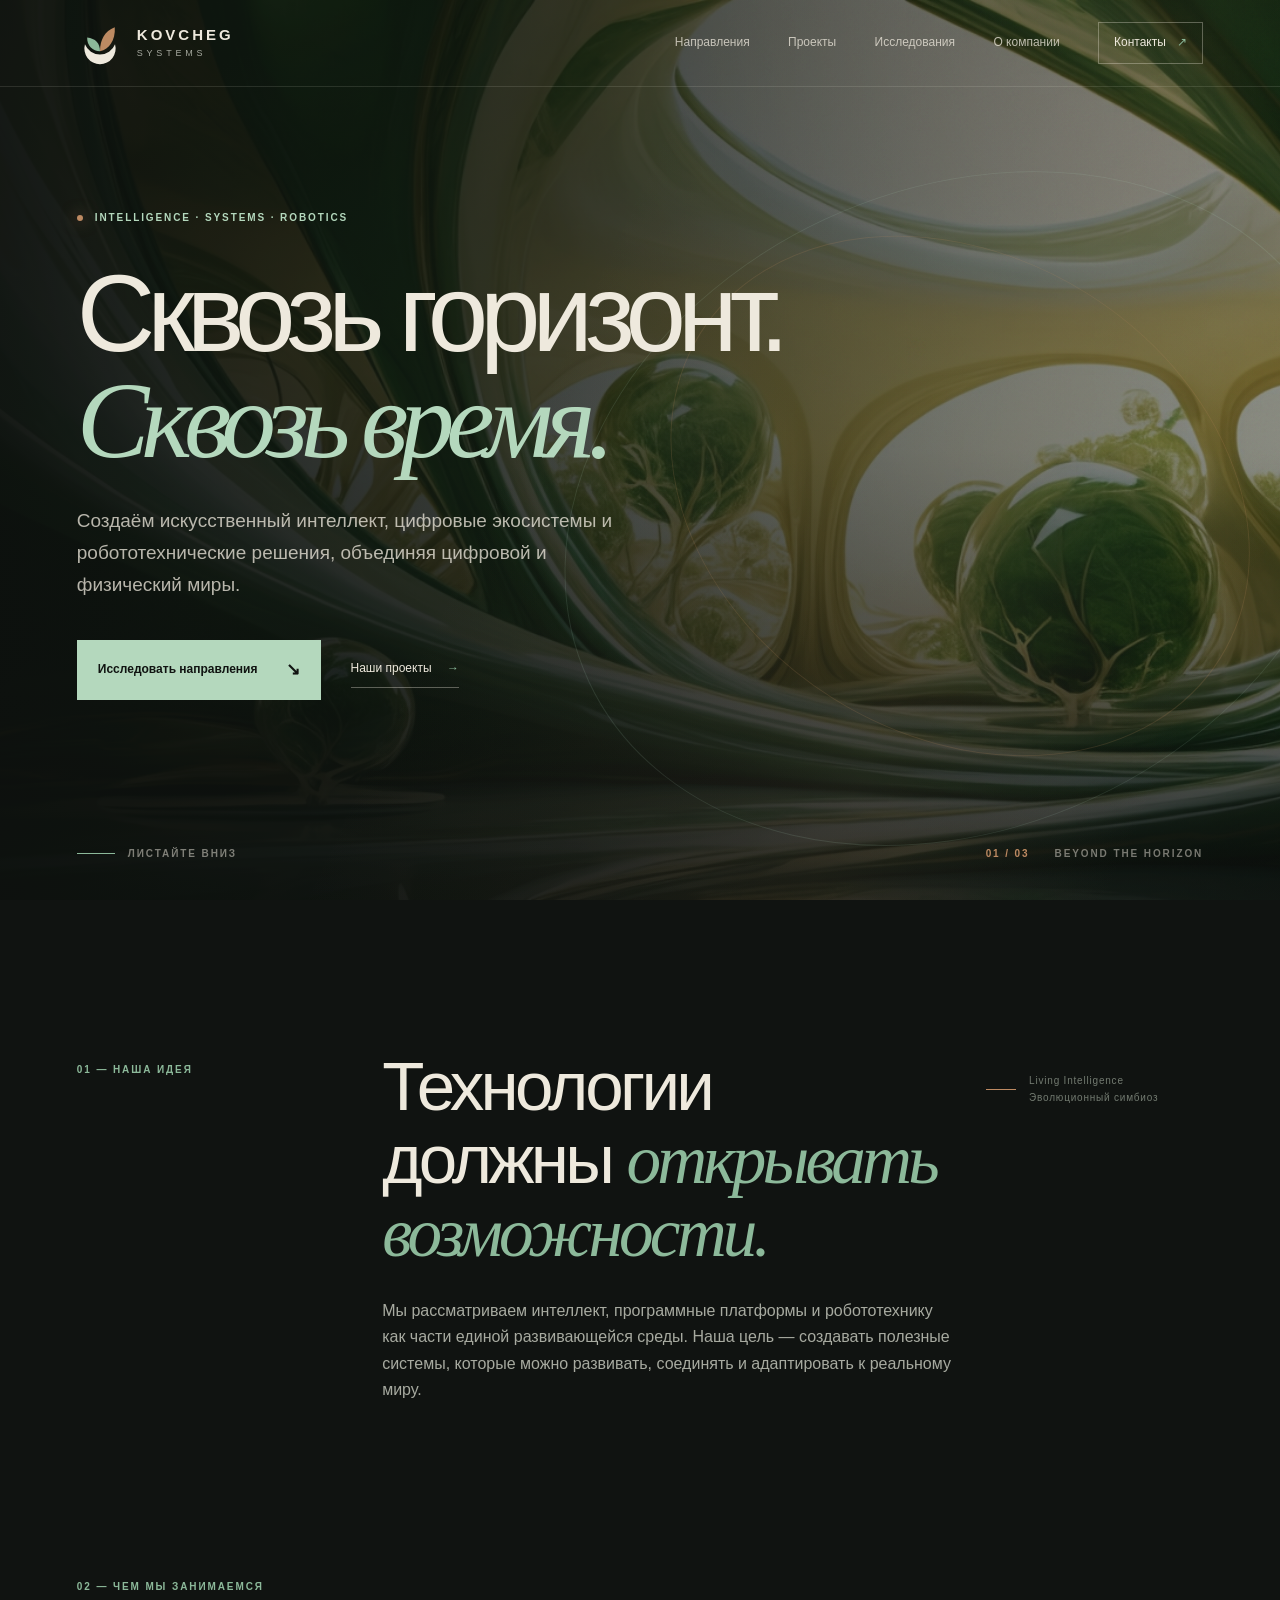
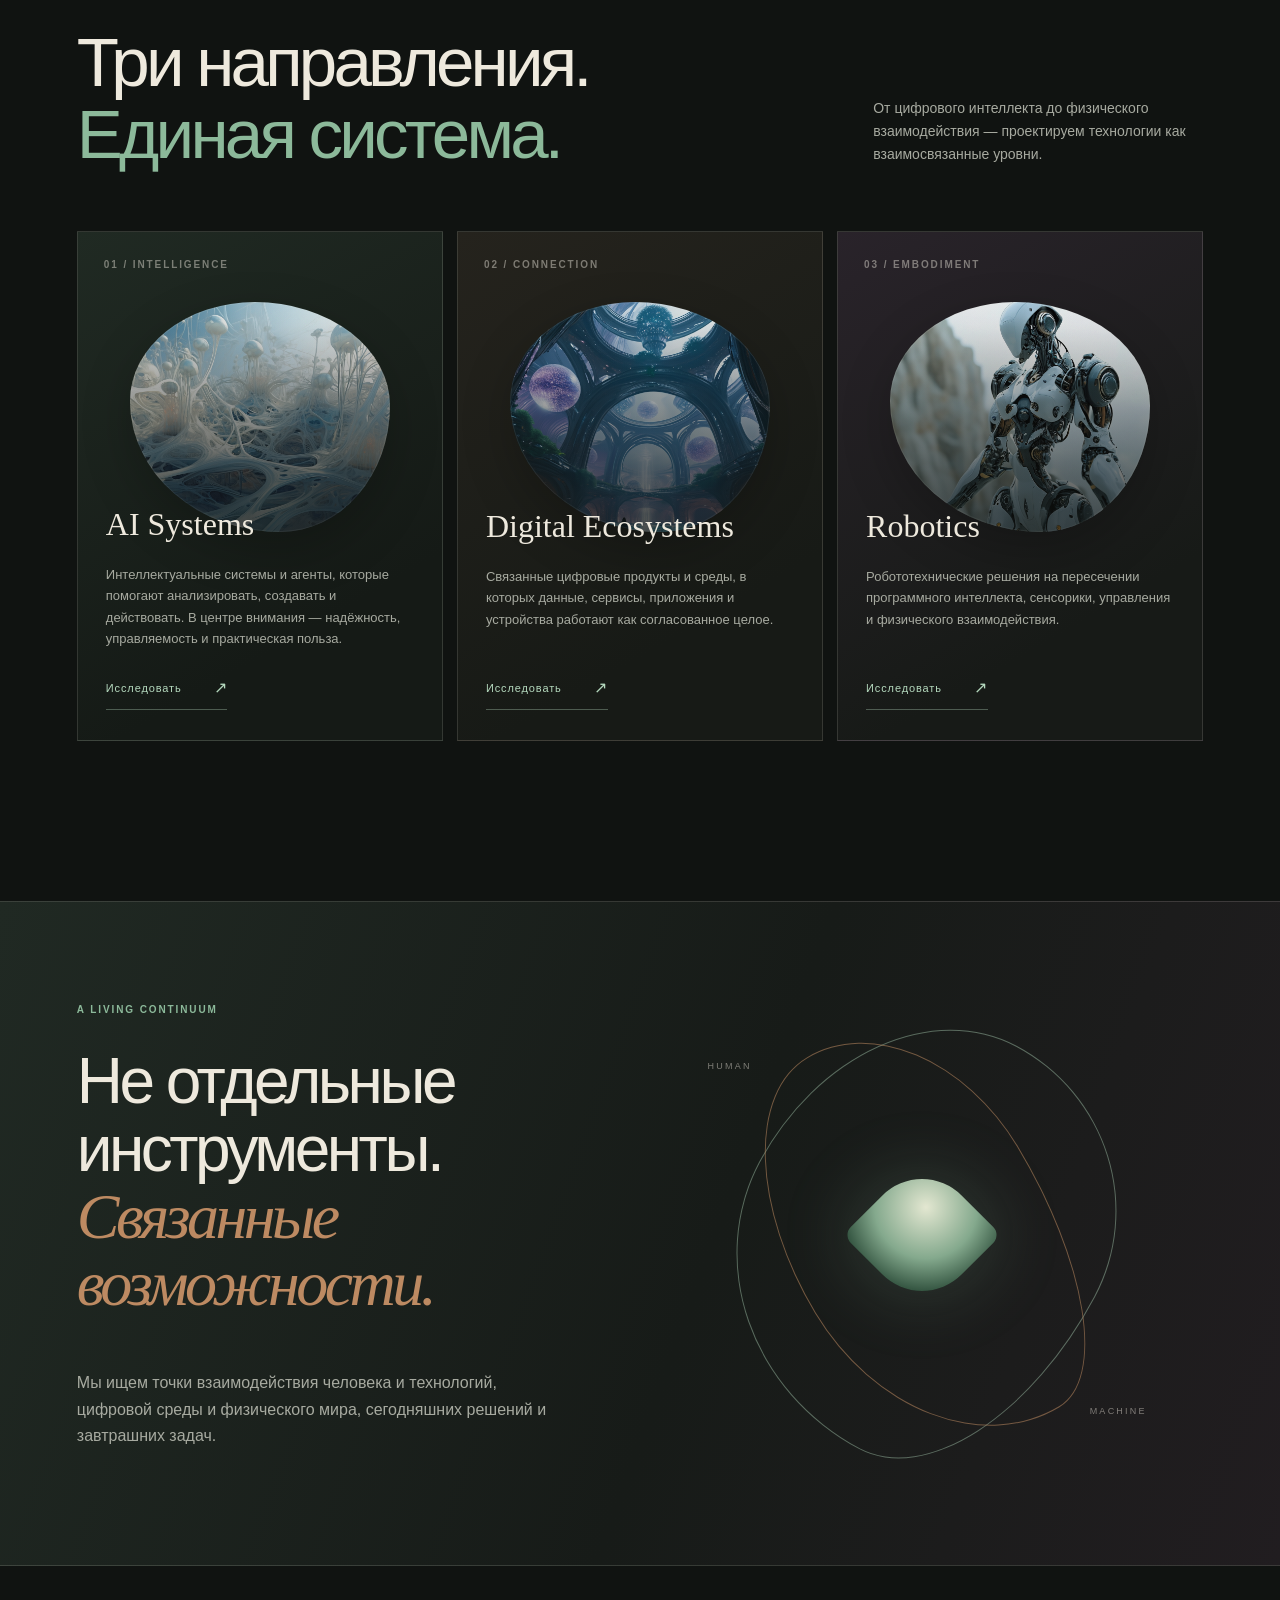
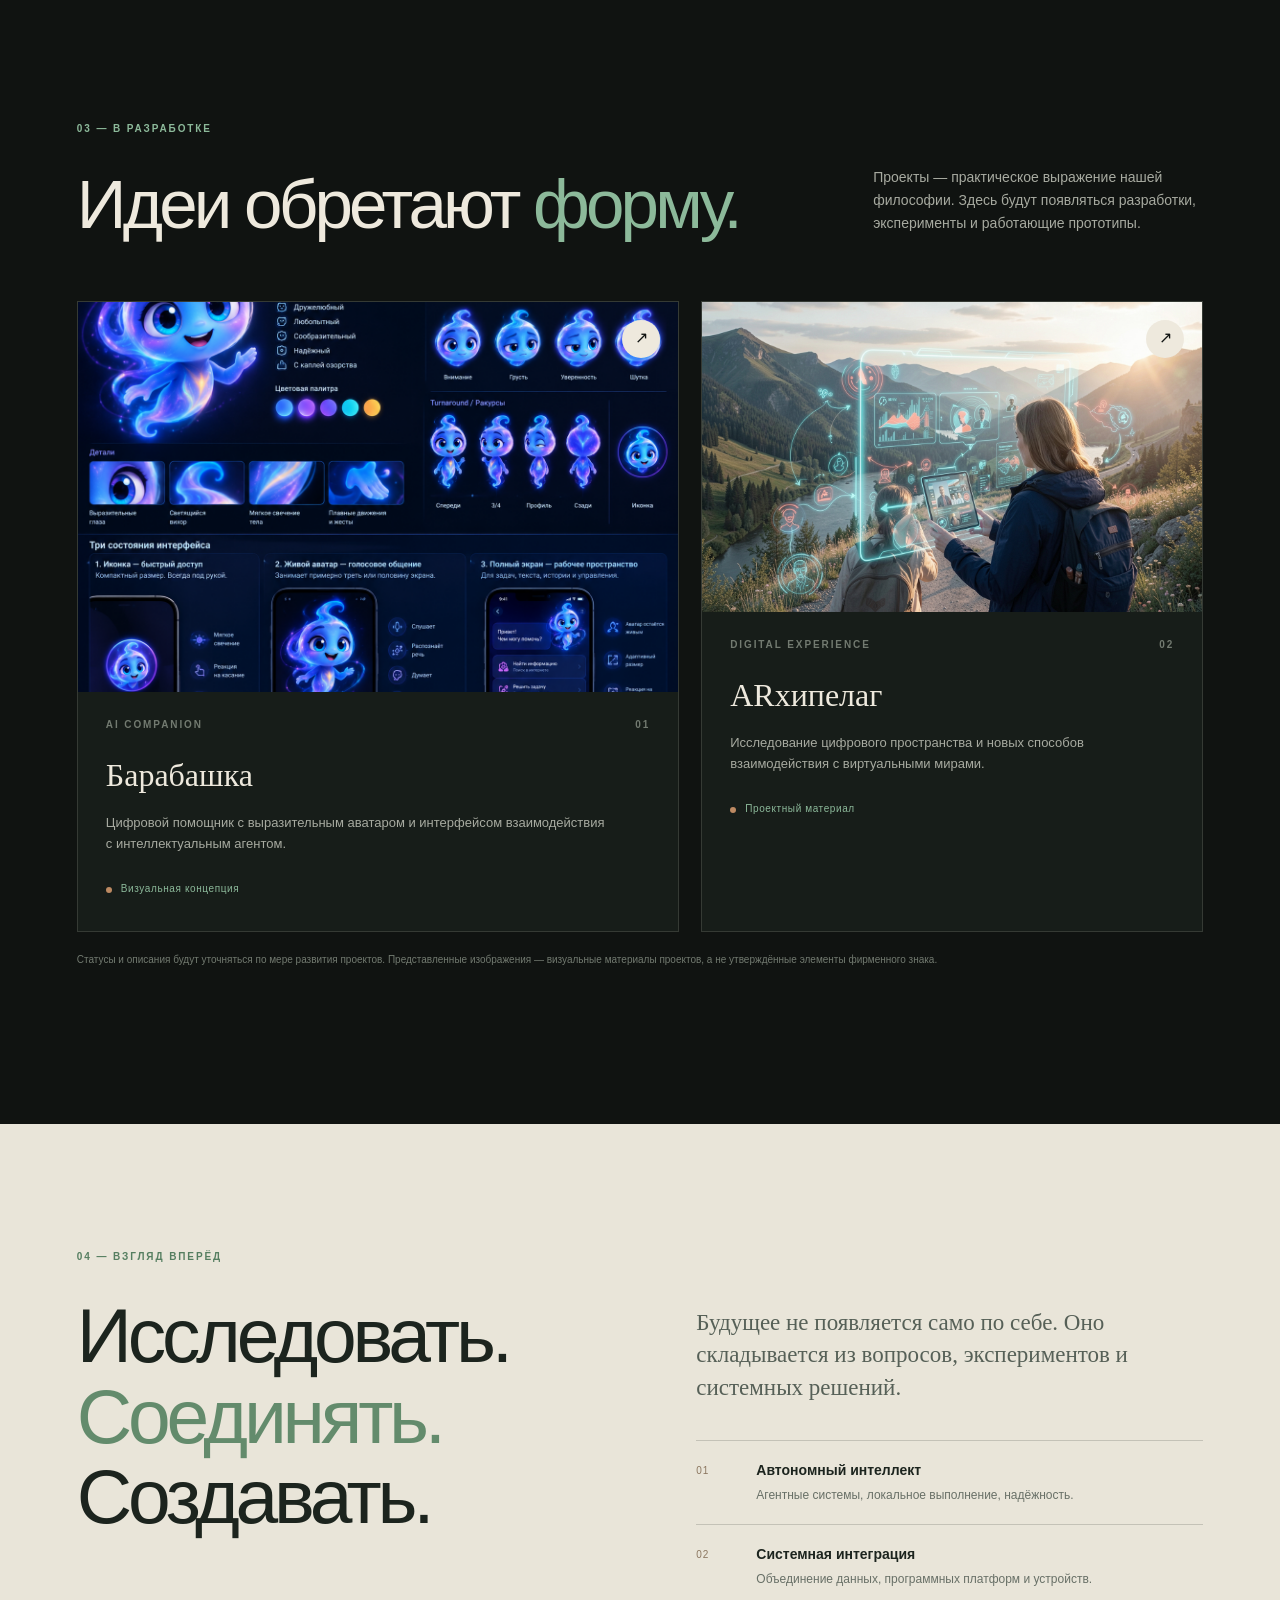
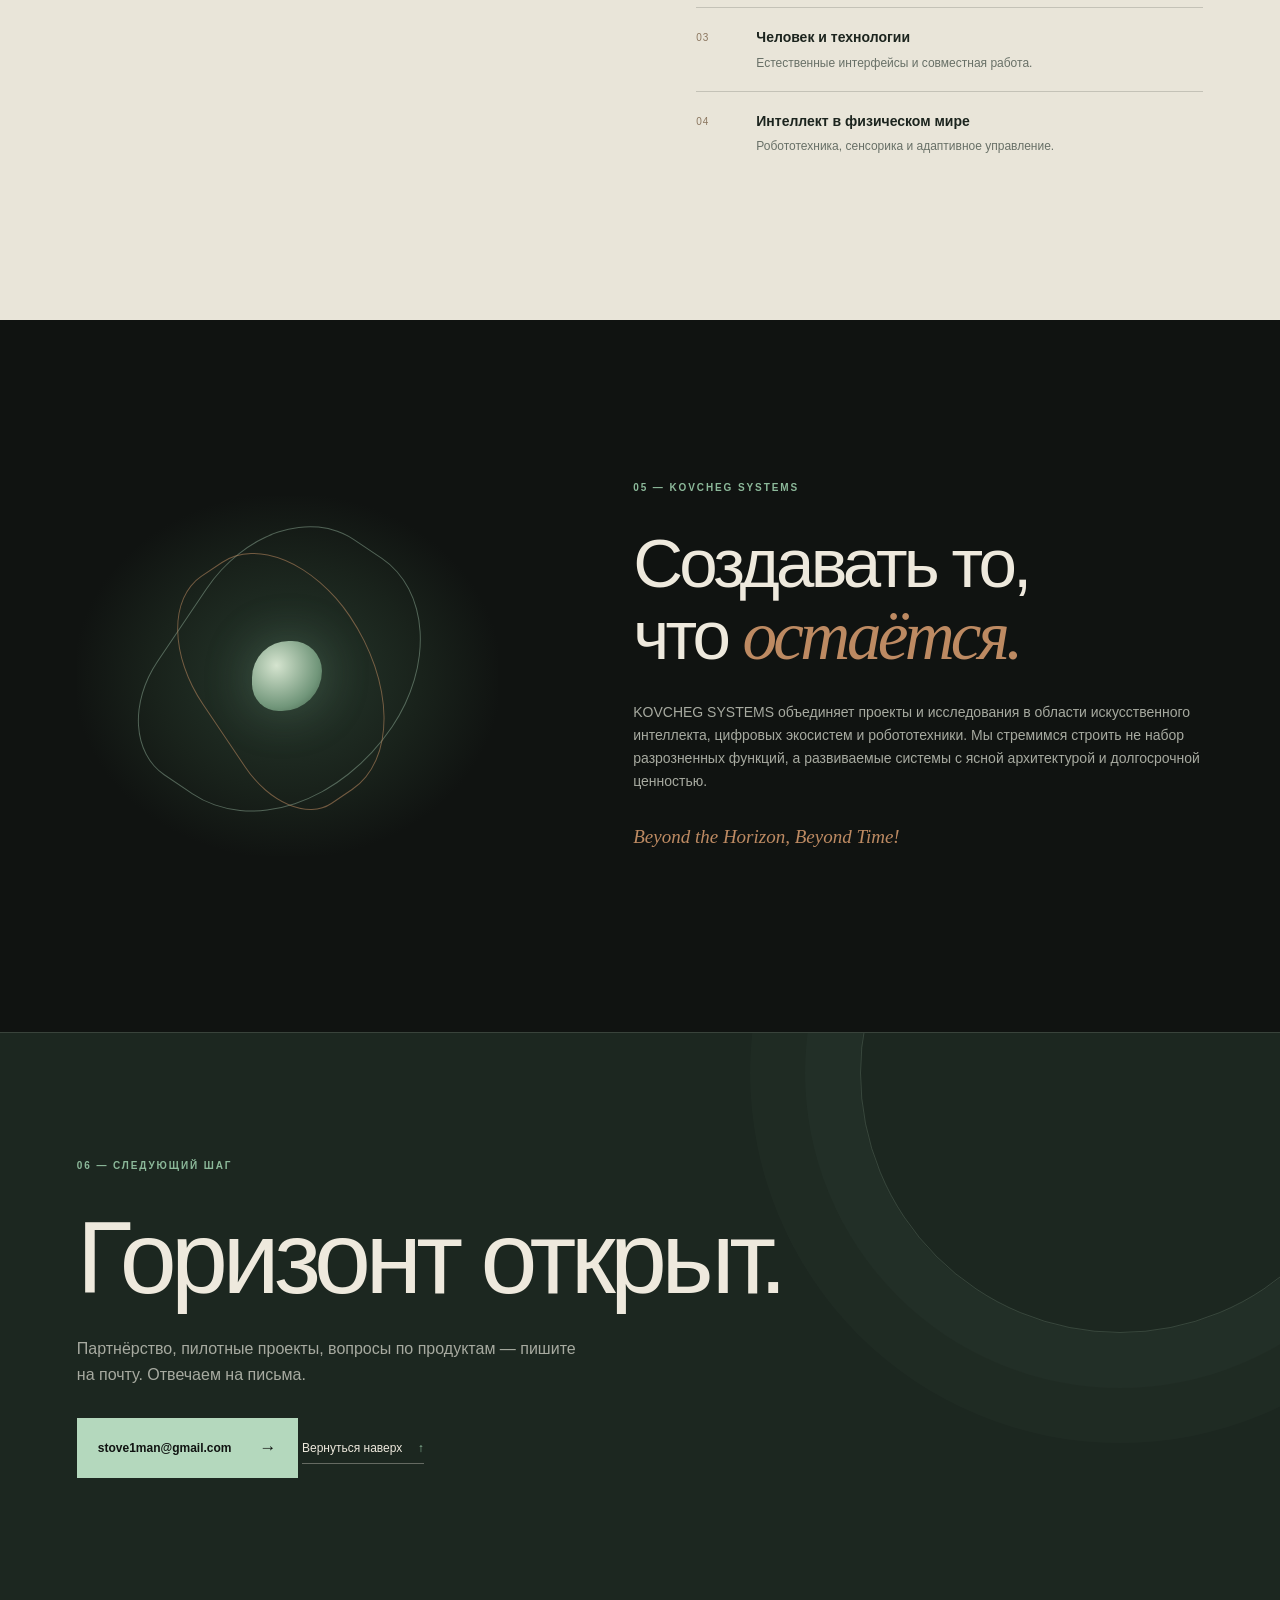
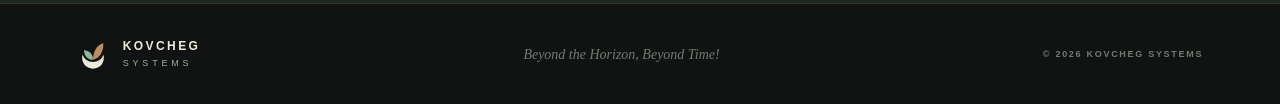
==== index.html @ 30540f4d "Контакты: почта для деловых обращений Co-Authored-By: Claude Sonnet 5.5 <noreply@anthropic.com> Clau" ====
<!doctype html>
<html lang="ru">
<head>
  <meta charset="utf-8">
  <meta name="viewport" content="width=device-width, initial-scale=1">
  <meta name="theme-color" content="#101311">
  <meta name="description" content="KOVCHEG SYSTEMS — искусственный интеллект, цифровые экосистемы и робототехнические решения. Beyond the Horizon, Beyond Time!">
  <meta property="og:type" content="website">
  <meta property="og:title" content="KOVCHEG SYSTEMS — Beyond the Horizon, Beyond Time!">
  <meta property="og:description" content="Создаём интеллектуальные системы, цифровые экосистемы и робототехнические решения.">
  <link rel="icon" href="assets/brand/logo/favicon.svg" type="image/svg+xml">
  <link rel="icon" href="favicon.ico" sizes="48x48 32x32 16x16">
  <link rel="apple-touch-icon" href="assets/brand/logo/apple-touch-icon.png">
  <link rel="canonical" href="https://kovcheg-systems.ru/">
  <meta property="og:url" content="https://kovcheg-systems.ru/">
  <meta property="og:site_name" content="KOVCHEG SYSTEMS">
  <meta property="og:image" content="https://kovcheg-systems.ru/assets/brand/logo/og-image.png">
  <meta property="og:image:width" content="1200">
  <meta property="og:image:height" content="630">
  <meta property="og:image:alt" content="KOVCHEG SYSTEMS: Beyond the Horizon, Beyond Time!">
  <meta name="twitter:card" content="summary_large_image">
  <title>KOVCHEG SYSTEMS — Beyond the Horizon, Beyond Time!</title>
  <link rel="preload" as="image" href="assets/images/backgrounds/ComfyUI_00177_.png">
  <link rel="stylesheet" href="./styles.css">
  <script src="./script.js" defer></script>
</head>
<body>
  <a class="skip-link" href="#main">Перейти к содержанию</a>

  <header class="site-header" id="top">
    <div class="header-inner">
      <a class="wordmark" href="#top" aria-label="KOVCHEG SYSTEMS — на главную">
        <svg class="brand-mark" viewBox="0 0 100 100" aria-hidden="true" focusable="false"><path class="m-hull" d="M 17.34 52.57 A 34 34 0 1 0 82.66 52.57 A 35 35 0 0 1 17.34 52.57 Z"/><path class="m-leaf-a" d="M 50 68 C 50 50 40 40 22 38 C 22 56 34 68 50 68 Z"/><path class="m-leaf-b" d="M 50 68 C 50 44 60 24 82 16 C 84 44 70 64 50 68 Z"/></svg><span class="wordmark-text"><span>KOVCHEG</span><span class="wordmark-light">SYSTEMS</span></span>
      </a>
      <button class="menu-toggle" type="button" aria-expanded="false" aria-controls="primary-nav" aria-label="Открыть меню">
        <span></span><span></span>
      </button>
      <nav class="primary-nav" id="primary-nav" aria-label="Основная навигация">
        <a href="#directions">Направления</a>
        <a href="#projects">Проекты</a>
        <a href="#research">Исследования</a>
        <a href="#about">О компании</a>
        <a class="nav-contact" href="#contacts">Контакты <span aria-hidden="true">↗</span></a>
      </nav>
    </div>
  </header>

  <main id="main">
    <section class="hero" aria-labelledby="hero-title">
      <div class="hero-backdrop" aria-hidden="true"></div>
      <div class="hero-orbit hero-orbit-one" aria-hidden="true"></div>
      <div class="hero-orbit hero-orbit-two" aria-hidden="true"></div>
      <div class="hero-content reveal">
        <p class="eyebrow"><span class="eyebrow-dot"></span> INTELLIGENCE · SYSTEMS · ROBOTICS</p>
        <h1 id="hero-title">Сквозь горизонт.<br><em>Сквозь время.</em></h1>
        <p class="hero-lead">Создаём искусственный интеллект, цифровые экосистемы и робототехнические решения, объединяя цифровой и физический миры.</p>
        <div class="hero-actions">
          <a class="button button-primary" href="#directions">Исследовать направления <span aria-hidden="true">↘</span></a>
          <a class="text-link" href="#projects">Наши проекты <span aria-hidden="true">→</span></a>
        </div>
      </div>
      <div class="hero-caption" aria-hidden="true"><span>01 / 03</span><span>BEYOND THE HORIZON</span></div>
      <div class="hero-scroll" aria-hidden="true"><span></span> ЛИСТАЙТЕ ВНИЗ</div>
    </section>

    <section class="intro section-shell reveal" aria-labelledby="intro-title">
      <div class="section-kicker">01 — НАША ИДЕЯ</div>
      <div class="intro-copy">
        <h2 id="intro-title">Технологии должны <span>открывать возможности.</span></h2>
        <p>Мы рассматриваем интеллект, программные платформы и робототехнику как части единой развивающейся среды. Наша цель — создавать полезные системы, которые можно развивать, соединять и адаптировать к реальному миру.</p>
      </div>
      <div class="intro-note"><span class="note-line"></span><span>Living Intelligence<br>Эволюционный симбиоз</span></div>
    </section>

    <section class="directions section-shell" id="directions" aria-labelledby="directions-title">
      <div class="section-heading reveal">
        <div>
          <div class="section-kicker">02 — ЧЕМ МЫ ЗАНИМАЕМСЯ</div>
          <h2 id="directions-title">Три направления.<br><span>Единая система.</span></h2>
        </div>
        <p>От цифрового интеллекта до физического взаимодействия — проектируем технологии как взаимосвязанные уровни.</p>
      </div>

      <div class="direction-grid">
        <article class="direction-card direction-ai reveal">
          <div class="card-index">01 / INTELLIGENCE</div>
          <div class="organic-art art-ai" aria-hidden="true"><span></span><i></i><b></b></div>
          <div class="card-body">
            <h3>AI Systems</h3>
            <p>Интеллектуальные системы и агенты, которые помогают анализировать, создавать и действовать. В центре внимания — надёжность, управляемость и практическая польза.</p>
            <a class="arrow-link" href="#research" aria-label="Узнать о направлении AI Systems">Исследовать <span aria-hidden="true">↗</span></a>
          </div>
        </article>

        <article class="direction-card direction-eco reveal">
          <div class="card-index">02 / CONNECTION</div>
          <div class="organic-art art-eco" aria-hidden="true"><span></span><i></i><b></b></div>
          <div class="card-body">
            <h3>Digital Ecosystems</h3>
            <p>Связанные цифровые продукты и среды, в которых данные, сервисы, приложения и устройства работают как согласованное целое.</p>
            <a class="arrow-link" href="#projects" aria-label="Узнать о цифровых экосистемах">Исследовать <span aria-hidden="true">↗</span></a>
          </div>
        </article>

        <article class="direction-card direction-robotics reveal">
          <div class="card-index">03 / EMBODIMENT</div>
          <div class="organic-art art-robotics" aria-hidden="true"><span></span><i></i><b></b></div>
          <div class="card-body">
            <h3>Robotics</h3>
            <p>Робототехнические решения на пересечении программного интеллекта, сенсорики, управления и физического взаимодействия.</p>
            <a class="arrow-link" href="#research" aria-label="Узнать о направлении Robotics">Исследовать <span aria-hidden="true">↗</span></a>
          </div>
        </article>
      </div>
    </section>

    <section class="manifesto" aria-labelledby="manifesto-title">
      <div class="manifesto-text reveal">
        <div class="section-kicker">A LIVING CONTINUUM</div>
        <h2 id="manifesto-title">Не отдельные инструменты.<br><em>Связанные возможности.</em></h2>
        <p>Мы ищем точки взаимодействия человека и технологий, цифровой среды и физического мира, сегодняшних решений и завтрашних задач.</p>
      </div>
      <div class="manifesto-visual" aria-hidden="true">
        <div class="continuum continuum-a"></div>
        <div class="continuum continuum-b"></div>
        <div class="continuum-core"></div>
        <span class="visual-label label-top">HUMAN</span>
        <span class="visual-label label-bottom">MACHINE</span>
      </div>
    </section>

    <section class="projects section-shell" id="projects" aria-labelledby="projects-title">
      <div class="section-heading reveal">
        <div>
          <div class="section-kicker">03 — В РАЗРАБОТКЕ</div>
          <h2 id="projects-title">Идеи обретают <span>форму.</span></h2>
        </div>
        <p>Проекты — практическое выражение нашей философии. Здесь будут появляться разработки, эксперименты и работающие прототипы.</p>
      </div>

      <div class="project-grid">
        <article class="project-card project-feature reveal">
          <a class="project-image" href="assets/images/projects/Барабашка_ Неоновый цифровой помощник.png" target="_blank" rel="noreferrer" aria-label="Открыть изображение проекта Барабашка">
            <img src="assets/images/projects/Барабашка_ Неоновый цифровой помощник.png" alt="Визуальная концепция цифрового помощника Барабашка" loading="lazy">
            <span class="image-open" aria-hidden="true">↗</span>
          </a>
          <div class="project-info">
            <div class="project-meta"><span>AI COMPANION</span><span>01</span></div>
            <h3>Барабашка</h3>
            <p>Цифровой помощник с выразительным аватаром и интерфейсом взаимодействия с интеллектуальным агентом.</p>
            <span class="status-label"><i></i> Визуальная концепция</span>
          </div>
        </article>

        <article class="project-card reveal">
          <a class="project-image" href="assets/images/projects/900.jpg" target="_blank" rel="noreferrer" aria-label="Открыть изображение проекта ARхипелаг">
            <img src="assets/images/projects/900.jpg" alt="Сцена дополненной реальности в горном маршруте проекта ARхипелаг" loading="lazy">
            <span class="image-open" aria-hidden="true">↗</span>
          </a>
          <div class="project-info">
            <div class="project-meta"><span>DIGITAL EXPERIENCE</span><span>02</span></div>
            <h3>ARхипелаг</h3>
            <p>Исследование цифрового пространства и новых способов взаимодействия с виртуальными мирами.</p>
            <span class="status-label"><i></i> Проектный материал</span>
          </div>
        </article>
      </div>
      <p class="projects-footnote">Статусы и описания будут уточняться по мере развития проектов. Представленные изображения — визуальные материалы проектов, а не утверждённые элементы фирменного знака.</p>
    </section>

    <section class="research" id="research" aria-labelledby="research-title">
      <div class="research-inner section-shell">
        <div class="section-kicker">04 — ВЗГЛЯД ВПЕРЁД</div>
        <div class="research-layout">
          <div class="research-heading reveal">
            <h2 id="research-title">Исследовать.<br><span>Соединять.</span><br>Создавать.</h2>
          </div>
          <div class="research-copy reveal">
            <p class="research-lead">Будущее не появляется само по себе. Оно складывается из вопросов, экспериментов и системных решений.</p>
            <ul class="research-list">
              <li><span>01</span><div><strong>Автономный интеллект</strong><small>Агентные системы, локальное выполнение, надёжность.</small></div></li>
              <li><span>02</span><div><strong>Системная интеграция</strong><small>Объединение данных, программных платформ и устройств.</small></div></li>
              <li><span>03</span><div><strong>Человек и технологии</strong><small>Естественные интерфейсы и совместная работа.</small></div></li>
              <li><span>04</span><div><strong>Интеллект в физическом мире</strong><small>Робототехника, сенсорика и адаптивное управление.</small></div></li>
            </ul>
          </div>
        </div>
      </div>
    </section>

    <section class="about section-shell" id="about" aria-labelledby="about-title">
      <div class="about-mark reveal" aria-hidden="true"><i></i></div>
      <div class="about-copy reveal">
        <div class="section-kicker">05 — KOVCHEG SYSTEMS</div>
        <h2 id="about-title">Создавать то,<br>что <em>остаётся.</em></h2>
        <p>KOVCHEG SYSTEMS объединяет проекты и исследования в области искусственного интеллекта, цифровых экосистем и робототехники. Мы стремимся строить не набор разрозненных функций, а развиваемые системы с ясной архитектурой и долгосрочной ценностью.</p>
        <p class="about-phrase">Beyond the Horizon, Beyond Time!</p>
      </div>
    </section>

    <section class="contact-section" id="contacts" aria-labelledby="contacts-title">
      <div class="contact-inner section-shell reveal">
        <div class="section-kicker">06 — СЛЕДУЮЩИЙ ШАГ</div>
        <h2 id="contacts-title">Горизонт открыт.</h2>
        <p>Партнёрство, пилотные проекты, вопросы по продуктам — пишите на почту. Отвечаем на письма.</p>
        <a class="button button-primary" href="mailto:stove1man@gmail.com?subject=KOVCHEG%20SYSTEMS">stove1man@gmail.com <span aria-hidden="true">→</span></a>
        <a class="text-link" href="#top">Вернуться наверх <span aria-hidden="true">↑</span></a>
      </div>
      <div class="contact-orb" aria-hidden="true"></div>
    </section>
  </main>

  <footer class="site-footer">
    <a class="wordmark footer-wordmark" href="#top" aria-label="KOVCHEG SYSTEMS — наверх"><svg class="brand-mark brand-mark-sm" viewBox="0 0 100 100" aria-hidden="true" focusable="false"><path class="m-hull" d="M 17.34 52.57 A 34 34 0 1 0 82.66 52.57 A 35 35 0 0 1 17.34 52.57 Z"/><path class="m-leaf-a" d="M 50 68 C 50 50 40 40 22 38 C 22 56 34 68 50 68 Z"/><path class="m-leaf-b" d="M 50 68 C 50 44 60 24 82 16 C 84 44 70 64 50 68 Z"/></svg><span class="wordmark-text"><span>KOVCHEG</span><span class="wordmark-light">SYSTEMS</span></span></a>
    <p>Beyond the Horizon, Beyond Time!</p>
    <span class="copyright">© <span data-current-year>2026</span> KOVCHEG SYSTEMS</span>
  </footer>
</body>
</html>
---- styles.css ----
@charset "UTF-8";

:root {
  color-scheme: dark;
  --ink: #101311;
  --ink-soft: #171d19;
  --ink-card: #1a211c;
  --ivory: #eee9dd;
  --muted: #a7aaa0;
  --muted-dark: #727a70;
  --line: rgba(231, 231, 215, .14);
  --emerald: #8cb99a;
  --emerald-bright: #b4d8bd;
  --copper: #bd8a62;
  --amethyst: #9d829d;
  --serif: Georgia, "Times New Roman", serif;
  --sans: Inter, "Segoe UI", Arial, sans-serif;
  --content: 1240px;
  --gutter: clamp(22px, 6vw, 88px);
}

* { box-sizing: border-box; }
html { scroll-behavior: smooth; scroll-padding-top: 88px; }
body {
  margin: 0;
  background: var(--ink);
  color: var(--ivory);
  font-family: var(--sans);
  font-size: 16px;
  line-height: 1.65;
  -webkit-font-smoothing: antialiased;
  overflow-x: hidden;
}
body.menu-open { overflow: hidden; }
a { color: inherit; }
button { font: inherit; }
::selection { background: rgba(140, 185, 154, .35); color: #fff; }
.skip-link {
  position: fixed; z-index: 2000; top: 12px; left: 12px;
  padding: 10px 16px; background: var(--ivory); color: var(--ink);
  transform: translateY(-160%); border-radius: 2px;
}
.skip-link:focus { transform: translateY(0); }
.section-shell { width: min(100% - var(--gutter) * 2, var(--content)); margin-inline: auto; }
.section-kicker, .eyebrow, .card-index, .project-meta, .hero-caption, .hero-scroll, .copyright {
  font-size: 10px; letter-spacing: .19em; font-weight: 650;
}
.section-kicker { color: var(--emerald); margin-bottom: 30px; }
h1, h2, h3, p { margin-top: 0; }
h2 { font-size: clamp(38px, 5.4vw, 72px); line-height: 1.05; letter-spacing: -.055em; font-weight: 520; }
h2 span { color: var(--emerald); }
h2 em { color: var(--copper); font-family: var(--serif); font-weight: 400; }

/* Header */
.site-header {
  position: absolute; z-index: 100; inset: 0 0 auto;
  border-bottom: 1px solid rgba(238, 233, 221, .12);
}
.header-inner {
  width: min(100% - var(--gutter) * 2, 1440px); height: 86px;
  margin-inline: auto; display: flex; align-items: center; justify-content: space-between;
}
.wordmark {
  display: inline-flex; flex-direction: row; align-items: center; gap: 14px; text-decoration: none;
  font-size: 15px; line-height: 1.05; letter-spacing: .2em; font-weight: 760;
}
.wordmark-light { color: var(--muted); font-size: 9px; letter-spacing: .42em; margin-top: 6px; font-weight: 500; }
.primary-nav { display: flex; align-items: center; gap: clamp(18px, 3vw, 44px); }
.primary-nav a {
  color: rgba(238, 233, 221, .76); text-decoration: none; font-size: 12px;
  transition: color .25s ease;
}
.primary-nav a:hover, .primary-nav a:focus-visible { color: var(--emerald-bright); }
.primary-nav .nav-contact { color: var(--ivory); border: 1px solid rgba(238,233,221,.32); padding: 10px 15px; }
.nav-contact span { color: var(--emerald); margin-left: 8px; }
.menu-toggle { display: none; }

/* Hero */
.hero {
  min-height: min(900px, 100svh); min-height: max(720px, 100svh);
  position: relative; display: flex; align-items: center; overflow: hidden;
  padding: 130px var(--gutter) 120px;
  background: radial-gradient(ellipse at 75% 45%, #28382e 0, #171e19 34%, #101311 73%);
}
.hero-backdrop {
  position: absolute; inset: 0;
  background-image: linear-gradient(90deg, rgba(12,16,13,.94) 0%, rgba(12,16,13,.72) 44%, rgba(12,16,13,.3) 100%), linear-gradient(0deg, rgba(16,19,17,.68), transparent 50%), url("assets/images/backgrounds/ComfyUI_00177_.png");
  background-size: cover; background-position: center;
  opacity: .72;
}
.hero::after {
  content: ""; position: absolute; inset: 0; pointer-events: none;
  background: linear-gradient(115deg, transparent 42%, rgba(189,138,98,.08) 72%, transparent 90%);
}
.hero-content { position: relative; z-index: 3; width: min(780px, 76vw); }
.eyebrow { color: var(--emerald-bright); display: flex; align-items: center; gap: 12px; margin-bottom: 34px; }
.eyebrow-dot { width: 6px; height: 6px; background: var(--copper); border-radius: 50%; box-shadow: 0 0 16px rgba(189,138,98,.8); }
.hero h1 { font-size: clamp(56px, 8.5vw, 116px); line-height: .98; letter-spacing: -.075em; font-weight: 520; margin-bottom: 30px; }
.hero h1 em { font-family: var(--serif); font-weight: 400; color: var(--emerald-bright); }
.hero-lead { max-width: 560px; color: rgba(238,233,221,.76); font-size: clamp(16px, 1.5vw, 19px); line-height: 1.7; margin-bottom: 38px; }
.hero-actions { display: flex; align-items: center; gap: 30px; flex-wrap: wrap; }
.button {
  display: inline-flex; align-items: center; gap: 28px; padding: 15px 20px;
  text-decoration: none; font-size: 12px; font-weight: 650; transition: .25s ease;
}
.button-primary { color: var(--ink); background: var(--emerald-bright); border: 1px solid var(--emerald-bright); }
.button-primary:hover { background: var(--ivory); border-color: var(--ivory); transform: translateY(-2px); }
.button-primary span { font-size: 17px; }
.text-link { text-decoration: none; color: var(--ivory); font-size: 12px; border-bottom: 1px solid rgba(238,233,221,.35); padding: 8px 0; }
.text-link span { color: var(--emerald); margin-left: 12px; transition: margin .2s ease; }
.text-link:hover span { margin-left: 18px; }
.hero-orbit { position: absolute; z-index: 2; border: 1px solid rgba(180,216,189,.13); border-radius: 50%; pointer-events: none; }
.hero-orbit-one { width: min(64vw, 820px); aspect-ratio: 1; right: -7%; top: 11%; transform: rotate(-25deg) scaleY(.78); }
.hero-orbit-two { width: min(48vw, 620px); aspect-ratio: 1; right: 1%; top: 21%; border-color: rgba(189,138,98,.18); transform: rotate(32deg) scaleY(.78); }
.hero-caption { position: absolute; bottom: 38px; right: var(--gutter); z-index: 4; display: flex; gap: 25px; color: rgba(238,233,221,.48); }
.hero-caption span:first-child { color: var(--copper); }
.hero-scroll { position: absolute; bottom: 38px; left: var(--gutter); z-index: 4; color: rgba(238,233,221,.5); display: flex; align-items: center; gap: 13px; }
.hero-scroll span { height: 1px; width: 38px; background: var(--emerald); }

/* Intro */
.intro { display: grid; grid-template-columns: 1fr 2.1fr .8fr; gap: 34px; padding-block: 150px 160px; align-items: start; }
.intro .section-kicker { margin-top: 12px; }
.intro-copy h2 { max-width: 740px; margin-bottom: 28px; }
.intro-copy h2 span { color: var(--emerald); font-family: var(--serif); font-weight: 400; font-style: italic; }
.intro-copy p { color: var(--muted); max-width: 650px; font-size: 16px; }
.intro-note { display: flex; align-items: center; gap: 13px; color: var(--muted-dark); font-size: 10px; line-height: 1.7; letter-spacing: .08em; padding-top: 22px; }
.note-line { height: 1px; width: 30px; background: var(--copper); }

/* Directions */
.directions { padding-bottom: 160px; }
.section-heading { display: flex; justify-content: space-between; align-items: end; gap: 50px; margin-bottom: 60px; }
.section-heading h2 { margin-bottom: 0; }
.section-heading > p { color: var(--muted); max-width: 330px; font-size: 14px; margin-bottom: 5px; }
.direction-grid { display: grid; grid-template-columns: repeat(3, 1fr); gap: 14px; }
.direction-card {
  min-height: 510px; position: relative; overflow: hidden;
  background: linear-gradient(150deg, #202a23, #151a16 74%);
  border: 1px solid var(--line); display: flex; flex-direction: column; justify-content: space-between;
  transition: border-color .3s ease, transform .3s ease;
}
.direction-card:hover { border-color: rgba(180,216,189,.42); transform: translateY(-5px); }
.direction-eco { background: linear-gradient(150deg, #25231d, #171a16 74%); }
.direction-robotics { background: linear-gradient(150deg, #29232a, #171a17 74%); }
.card-index { position: absolute; z-index: 2; top: 25px; left: 26px; color: rgba(238,233,221,.45); }
.organic-art {
  position: absolute; top: 70px; left: 50%; width: 260px; height: 230px;
  transform: translateX(-50%); overflow: hidden;
  border-radius: 48% 52% 42% 58% / 43% 45% 55% 57%;
  background-color: #202a23;
  box-shadow: inset 0 0 0 1px rgba(238,233,221,.12), 0 18px 50px rgba(0,0,0,.22);
}
.organic-art::after {
  content: ""; position: absolute; inset: 0;
  background: linear-gradient(180deg, rgba(16,19,17,.04) 10%, rgba(16,19,17,.48) 100%);
}
.organic-art span, .organic-art i, .organic-art b { display: none; }
.art-ai {
  background-image: linear-gradient(180deg, rgba(16,19,17,.06), rgba(16,19,17,.58)), url("assets/images/digital-ecosystems/ComfyUI_00098_.png");
  background-size: cover; background-position: center;
}
.art-eco {
  background-image: linear-gradient(180deg, rgba(16,19,17,.02), rgba(16,19,17,.52)), url("assets/images/digital-ecosystems/ComfyUI_00124_.png");
  background-size: cover; background-position: center;
}
.art-robotics {
  background-image: linear-gradient(180deg, rgba(16,19,17,.04), rgba(16,19,17,.48)), url("assets/images/robotics/ComfyUI_00104_.png");
  background-size: cover; background-position: center 42%;
}
.card-body { position: relative; z-index: 2; margin-top: auto; padding: 0 28px 30px; }
.card-body h3 { font-family: var(--serif); font-size: 32px; font-weight: 400; margin-bottom: 13px; }
.card-body p { color: var(--muted); font-size: 13px; min-height: 84px; margin-bottom: 24px; }
.arrow-link { display: inline-flex; gap: 32px; align-items: center; text-decoration: none; font-size: 11px; letter-spacing: .08em; color: var(--emerald-bright); border-bottom: 1px solid rgba(180,216,189,.35); padding-bottom: 8px; }
.arrow-link span { font-size: 16px; }

/* Manifesto */
.manifesto {
  position: relative; min-height: 620px; display: grid; grid-template-columns: 1fr 1fr;
  align-items: center; overflow: hidden; padding: 100px var(--gutter);
  background: linear-gradient(110deg, #202923, #171b18 55%, #211d20);
  border-block: 1px solid var(--line);
}
.manifesto-text { position: relative; z-index: 2; max-width: 680px; margin-left: max(0px, calc((100vw - var(--content)) / 2 - var(--gutter))); }
.manifesto-text h2 { font-size: clamp(38px, 5vw, 66px); }
.manifesto-text h2 em { color: var(--copper); }
.manifesto-text p { max-width: 490px; color: var(--muted); }
.manifesto-visual { position: relative; height: 420px; }
.continuum { position: absolute; width: 360px; height: 430px; top: 0; left: 50%; border: 1px solid rgba(180,216,189,.42); border-radius: 48% 52% 38% 62% / 52% 43% 57% 48%; transform: translateX(-50%) rotate(28deg); }
.continuum-b { width: 260px; height: 430px; border-color: rgba(189,138,98,.55); transform: translateX(-50%) rotate(-31deg); }
.continuum-core { position: absolute; width: 112px; height: 112px; top: 155px; left: 50%; transform: translateX(-50%) rotate(45deg); border-radius: 50% 10% 50% 10%; background: radial-gradient(circle at 35% 30%, #e3e7d1, #84a98d 48%, #355642 78%); box-shadow: 0 0 75px rgba(140,185,154,.24); }
.visual-label { position: absolute; font-size: 9px; letter-spacing: .25em; color: rgba(238,233,221,.48); }
.label-top { top: 35px; left: 12%; }
.label-bottom { bottom: 25px; right: 10%; }

/* Projects */
.projects { padding-block: 155px; }
.project-grid { display: grid; grid-template-columns: 1.2fr 1fr; gap: 22px; }
.project-card { background: #171d19; border: 1px solid var(--line); min-width: 0; }
.project-image { display: block; position: relative; height: 310px; overflow: hidden; background: #222a24; }
.project-feature .project-image { height: 390px; }
.project-image img { width: 100%; height: 100%; object-fit: cover; display: block; transition: transform .7s cubic-bezier(.2,.7,.2,1); }
.project-image:hover img { transform: scale(1.035); }
.image-open { position: absolute; right: 18px; top: 18px; width: 38px; height: 38px; display: grid; place-items: center; border-radius: 50%; color: var(--ink); background: var(--ivory); }
.project-info { padding: 25px 28px 30px; }
.project-meta { display: flex; justify-content: space-between; color: var(--muted-dark); margin-bottom: 16px; }
.project-info h3 { font-family: var(--serif); font-weight: 400; font-size: 32px; margin-bottom: 10px; }
.project-info p { color: var(--muted); font-size: 13px; max-width: 500px; margin-bottom: 20px; }
.status-label { display: inline-flex; align-items: center; gap: 9px; color: var(--emerald); font-size: 10px; letter-spacing: .06em; }
.status-label i { width: 6px; height: 6px; border-radius: 50%; background: var(--copper); }
.projects-footnote { color: var(--muted-dark); font-size: 10px; margin: 20px 0 0; }

/* Research */
.research { padding-block: 125px 145px; background: #e9e5d9; color: #1c241e; }
.research .section-kicker { color: #557e60; }
.research-layout { display: grid; grid-template-columns: 1fr 1fr; gap: 10%; }
.research-heading h2 { font-size: clamp(48px, 6vw, 82px); }
.research-heading h2 span { color: #638b6c; }
.research-copy { padding-top: 12px; }
.research-lead { color: #566057; font-family: var(--serif); font-size: 23px; line-height: 1.4; margin-bottom: 36px; }
.research-list { list-style: none; padding: 0; margin: 0; }
.research-list li { display: grid; grid-template-columns: 48px 1fr; gap: 12px; padding: 18px 0; border-top: 1px solid rgba(28,36,30,.18); }
.research-list li > span { color: #8b765f; font-size: 10px; letter-spacing: .1em; padding-top: 4px; }
.research-list strong { display: block; font-size: 14px; font-weight: 650; margin-bottom: 4px; }
.research-list small { display: block; color: #687067; font-size: 12px; }

/* About */
.about { display: grid; grid-template-columns: .85fr 1.15fr; gap: 12%; align-items: center; padding-block: 160px; }
.about-mark { height: 360px; position: relative; display: grid; place-items: center; overflow: hidden; background: radial-gradient(ellipse, #27392d 0%, #19221b 45%, transparent 72%); }
.about-mark::before, .about-mark::after { content: ""; position: absolute; width: 230px; height: 300px; border: 1px solid rgba(180,216,189,.38); border-radius: 48% 52% 65% 35%; transform: rotate(34deg); }
.about-mark::after { width: 170px; height: 260px; border-color: rgba(189,138,98,.55); transform: rotate(-34deg); }
.about-mark i { position: absolute; width: 70px; height: 70px; background: radial-gradient(circle at 35% 35%, #d5e4cf, #71967a 65%, #36533e); border-radius: 55% 45% 60% 40%; box-shadow: 0 0 50px rgba(140,185,154,.25); }
.about-copy h2 { margin-bottom: 28px; }
.about-copy > p:not(.about-phrase) { color: var(--muted); font-size: 14px; max-width: 590px; }
.about-phrase { color: var(--copper); font-family: var(--serif); font-style: italic; font-size: 19px; margin-top: 28px; }

/* Contact and footer */
.contact-section { position: relative; overflow: hidden; padding-block: 125px; background: #1c2720; border-top: 1px solid var(--line); }
.contact-inner { position: relative; z-index: 2; }
.contact-inner h2 { font-size: clamp(54px, 8vw, 104px); margin-bottom: 24px; }
.contact-inner > p { color: var(--muted); max-width: 520px; margin-bottom: 30px; }
.contact-orb { position: absolute; width: 520px; height: 520px; right: -100px; top: -220px; border-radius: 50%; border: 1px solid rgba(180,216,189,.18); box-shadow: 0 0 0 55px rgba(180,216,189,.025), 0 0 0 110px rgba(180,216,189,.02); }
.site-footer { display: flex; align-items: center; justify-content: space-between; gap: 25px; padding: 34px var(--gutter); border-top: 1px solid var(--line); }
.footer-wordmark { font-size: 12px; }
.site-footer > p { color: var(--muted-dark); font-family: var(--serif); font-style: italic; font-size: 14px; margin: 0; }
.copyright { color: var(--muted-dark); font-size: 9px; }

/* Motion */
.reveal { opacity: 1; transform: none; }
.js .reveal { opacity: 0; transform: translateY(22px); transition: opacity .7s ease, transform .7s cubic-bezier(.2,.7,.2,1); }
.js .reveal.is-visible { opacity: 1; transform: translateY(0); }

:focus-visible { outline: 2px solid var(--emerald-bright); outline-offset: 4px; }

@media (max-width: 900px) {
  .primary-nav { gap: 17px; }
  .primary-nav a { font-size: 11px; }
  .intro { grid-template-columns: 1fr 2.5fr; }
  .intro-note { grid-column: 2; padding-top: 0; }
  .direction-card { min-height: 500px; }
  .card-body { padding-inline: 20px; }
  .manifesto { grid-template-columns: 1.1fr .9fr; }
  .continuum { width: 280px; height: 360px; }
  .continuum-b { width: 210px; height: 360px; }
  .research-layout { gap: 6%; }
  .about { gap: 7%; }
}
@media (max-width: 700px) {
  html { scroll-padding-top: 70px; }
  .header-inner { height: 72px; }
  .menu-toggle {
    display: flex; flex-direction: column; justify-content: center; gap: 6px;
    width: 44px; height: 44px; border: 1px solid var(--line); background: transparent; color: var(--ivory);
  }
  .menu-toggle span { display: block; width: 18px; height: 1px; margin-inline: auto; background: var(--ivory); transition: transform .2s; }
  .menu-toggle[aria-expanded="true"] span:first-child { transform: translateY(3.5px) rotate(45deg); }
  .menu-toggle[aria-expanded="true"] span:last-child { transform: translateY(-3.5px) rotate(-45deg); }
  .primary-nav {
    display: none; position: absolute; top: 72px; left: 0; right: 0; padding: 24px var(--gutter) 30px;
    background: rgba(16,19,17,.98); border-bottom: 1px solid var(--line); flex-direction: column; align-items: stretch; gap: 0;
  }
  .primary-nav.is-open { display: flex; }
  .primary-nav a { padding: 14px 0; font-size: 14px; border-bottom: 1px solid var(--line); }
  .primary-nav .nav-contact { border: 0; padding-inline: 0; }
  .hero { min-height: 760px; min-height: 100svh; padding-top: 130px; padding-bottom: 110px; }
  .hero-content { width: 100%; }
  .hero h1 { font-size: clamp(54px, 13vw, 82px); }
  .hero-lead { font-size: 15px; max-width: 450px; }
  .hero-orbit-one { width: 100vw; right: -55%; top: 22%; }
  .hero-orbit-two { width: 78vw; right: -40%; top: 31%; }
  .hero-caption { display: none; }
  .hero-scroll { bottom: 25px; }
  .intro { display: block; padding-block: 100px; }
  .intro-copy h2 { font-size: 45px; }
  .intro-note { margin-top: 30px; }
  .directions { padding-bottom: 100px; }
  .section-heading { display: block; margin-bottom: 36px; }
  .section-heading h2 { font-size: 48px; margin-bottom: 20px; }
  .section-heading > p { max-width: 470px; }
  .direction-grid { grid-template-columns: 1fr; }
  .direction-card { min-height: 470px; }
  .organic-art { top: 55px; }
  .card-body { padding: 0 26px 28px; }
  .card-body p { min-height: 0; max-width: 450px; }
  .manifesto { display: block; padding-block: 90px 60px; }
  .manifesto-text { margin: 0; }
  .manifesto-text h2 { font-size: 46px; }
  .manifesto-visual { height: 310px; margin-top: 30px; }
  .continuum { width: 230px; height: 300px; }
  .continuum-b { width: 170px; height: 300px; }
  .continuum-core { top: 110px; width: 85px; height: 85px; }
  .projects { padding-block: 100px; }
  .project-grid { grid-template-columns: 1fr; gap: 18px; }
  .project-feature .project-image, .project-image { height: 260px; }
  .project-info { padding: 22px; }
  .research { padding-block: 90px; }
  .research-layout { grid-template-columns: 1fr; gap: 20px; }
  .research-heading h2 { font-size: 58px; }
  .research-lead { font-size: 20px; }
  .about { grid-template-columns: 1fr; gap: 38px; padding-block: 100px; }
  .about-mark { height: 280px; }
  .about-mark::before { width: 190px; height: 240px; }
  .about-mark::after { width: 140px; height: 210px; }
  .about-copy h2 { font-size: 52px; }
  .contact-section { padding-block: 90px; }
  .contact-inner h2 { font-size: 62px; }
  .site-footer { flex-wrap: wrap; }
  .site-footer > p { order: 3; width: 100%; }
}
@media (max-width: 380px) {
  .hero h1 { font-size: 48px; }
  .hero-actions { align-items: flex-start; flex-direction: column; gap: 14px; }
  .section-heading h2 { font-size: 41px; }
}
@media (prefers-reduced-motion: reduce) {
  *, *::before, *::after { scroll-behavior: auto !important; animation-duration: .01ms !important; animation-iteration-count: 1 !important; transition-duration: .01ms !important; }
  .reveal { opacity: 1; transform: none; }
}

/* Знак бренда: корпус и два листа (два самостоятельных начала). Цвета берутся из палитры сайта. */
.wordmark-text { display: inline-flex; flex-direction: column; }
.brand-mark { width: 46px; height: 46px; flex: none; }
.brand-mark-sm { width: 32px; height: 32px; }
.m-hull { fill: var(--ivory); }
.m-leaf-a { fill: var(--emerald); }
.m-leaf-b { fill: var(--copper); }
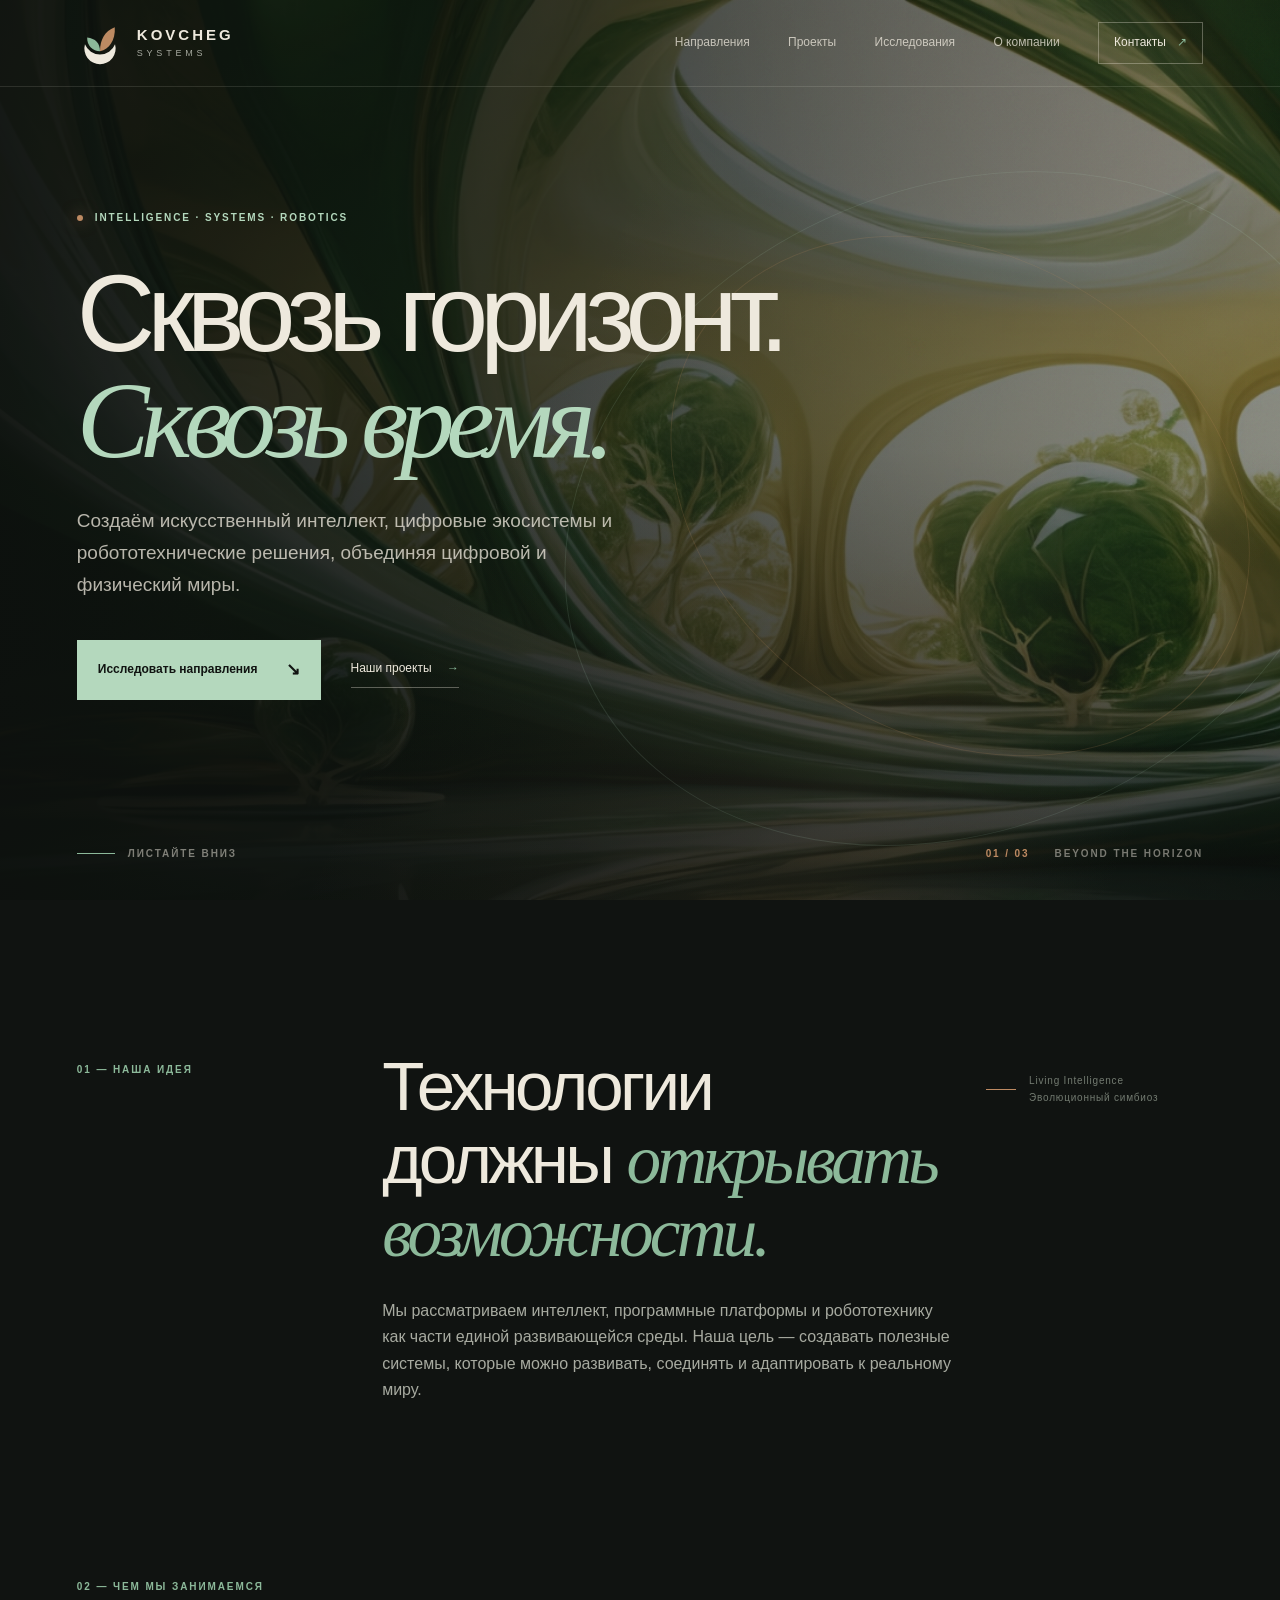
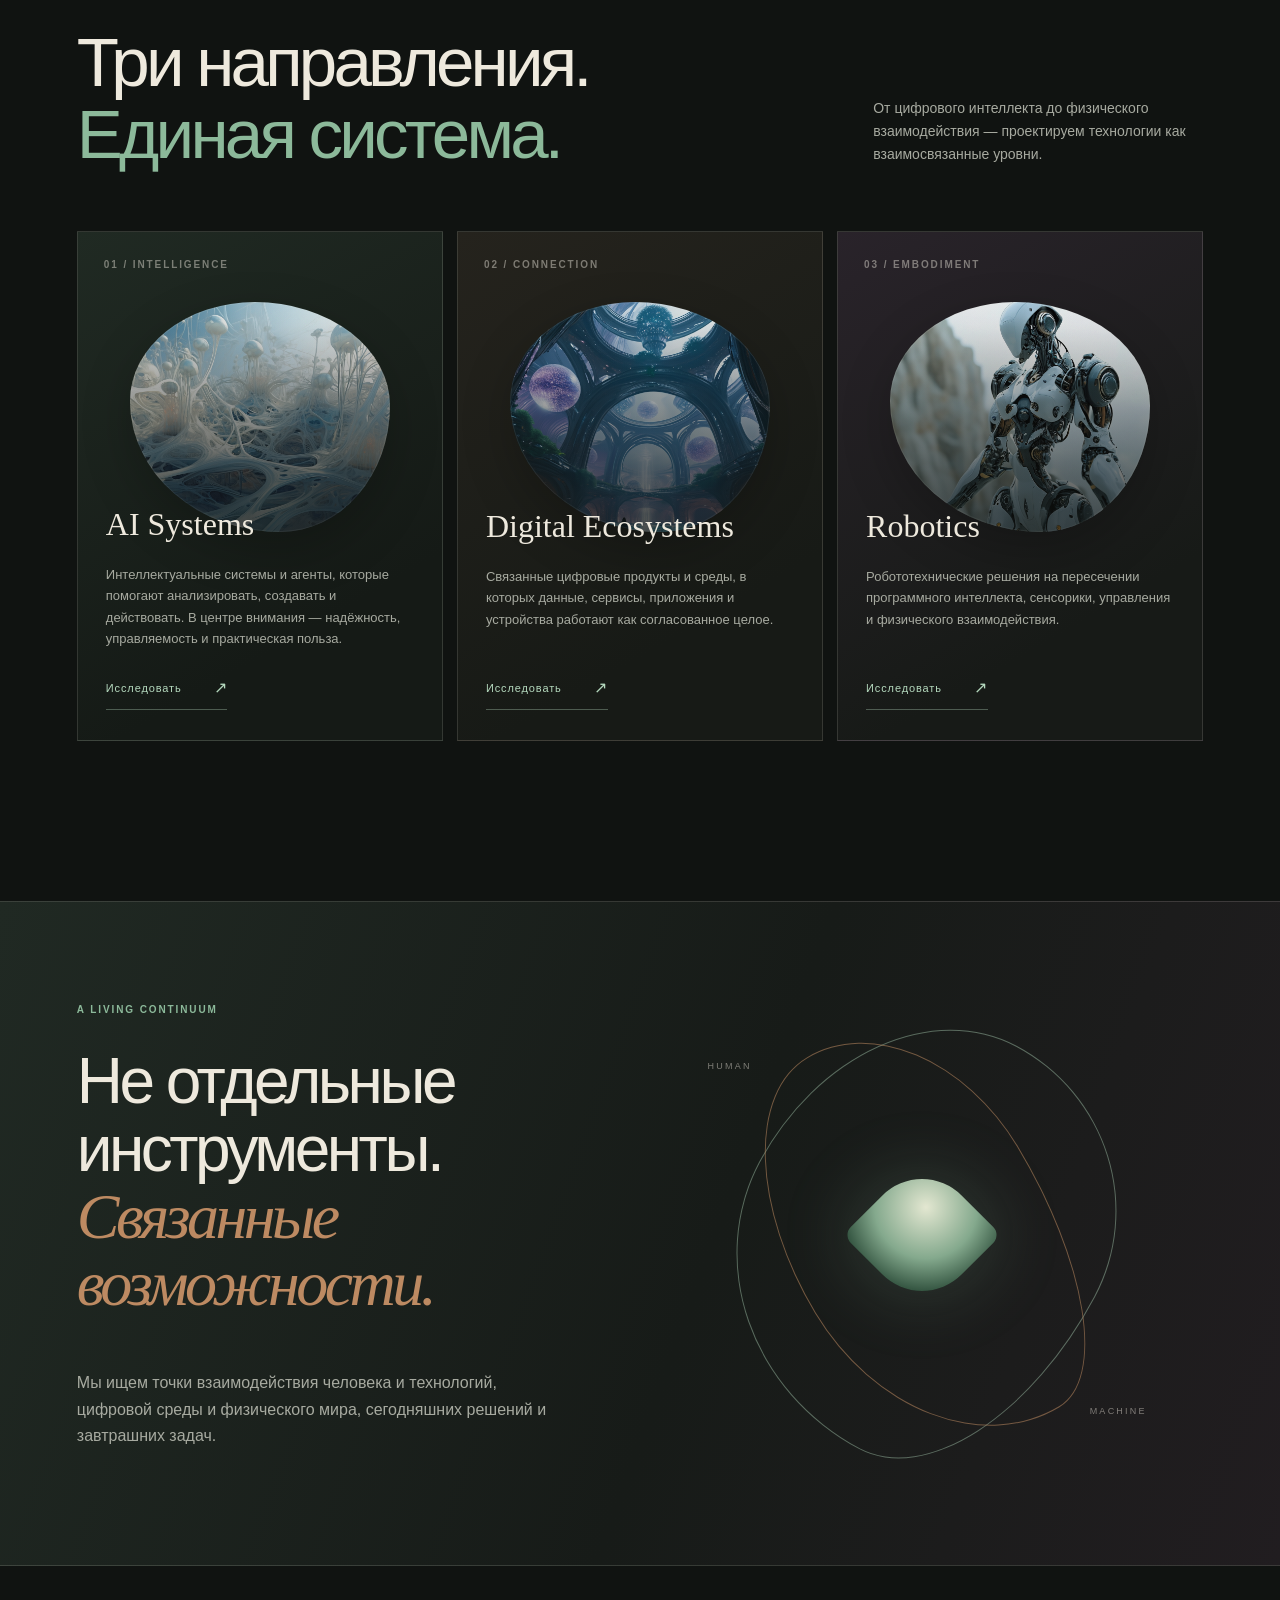
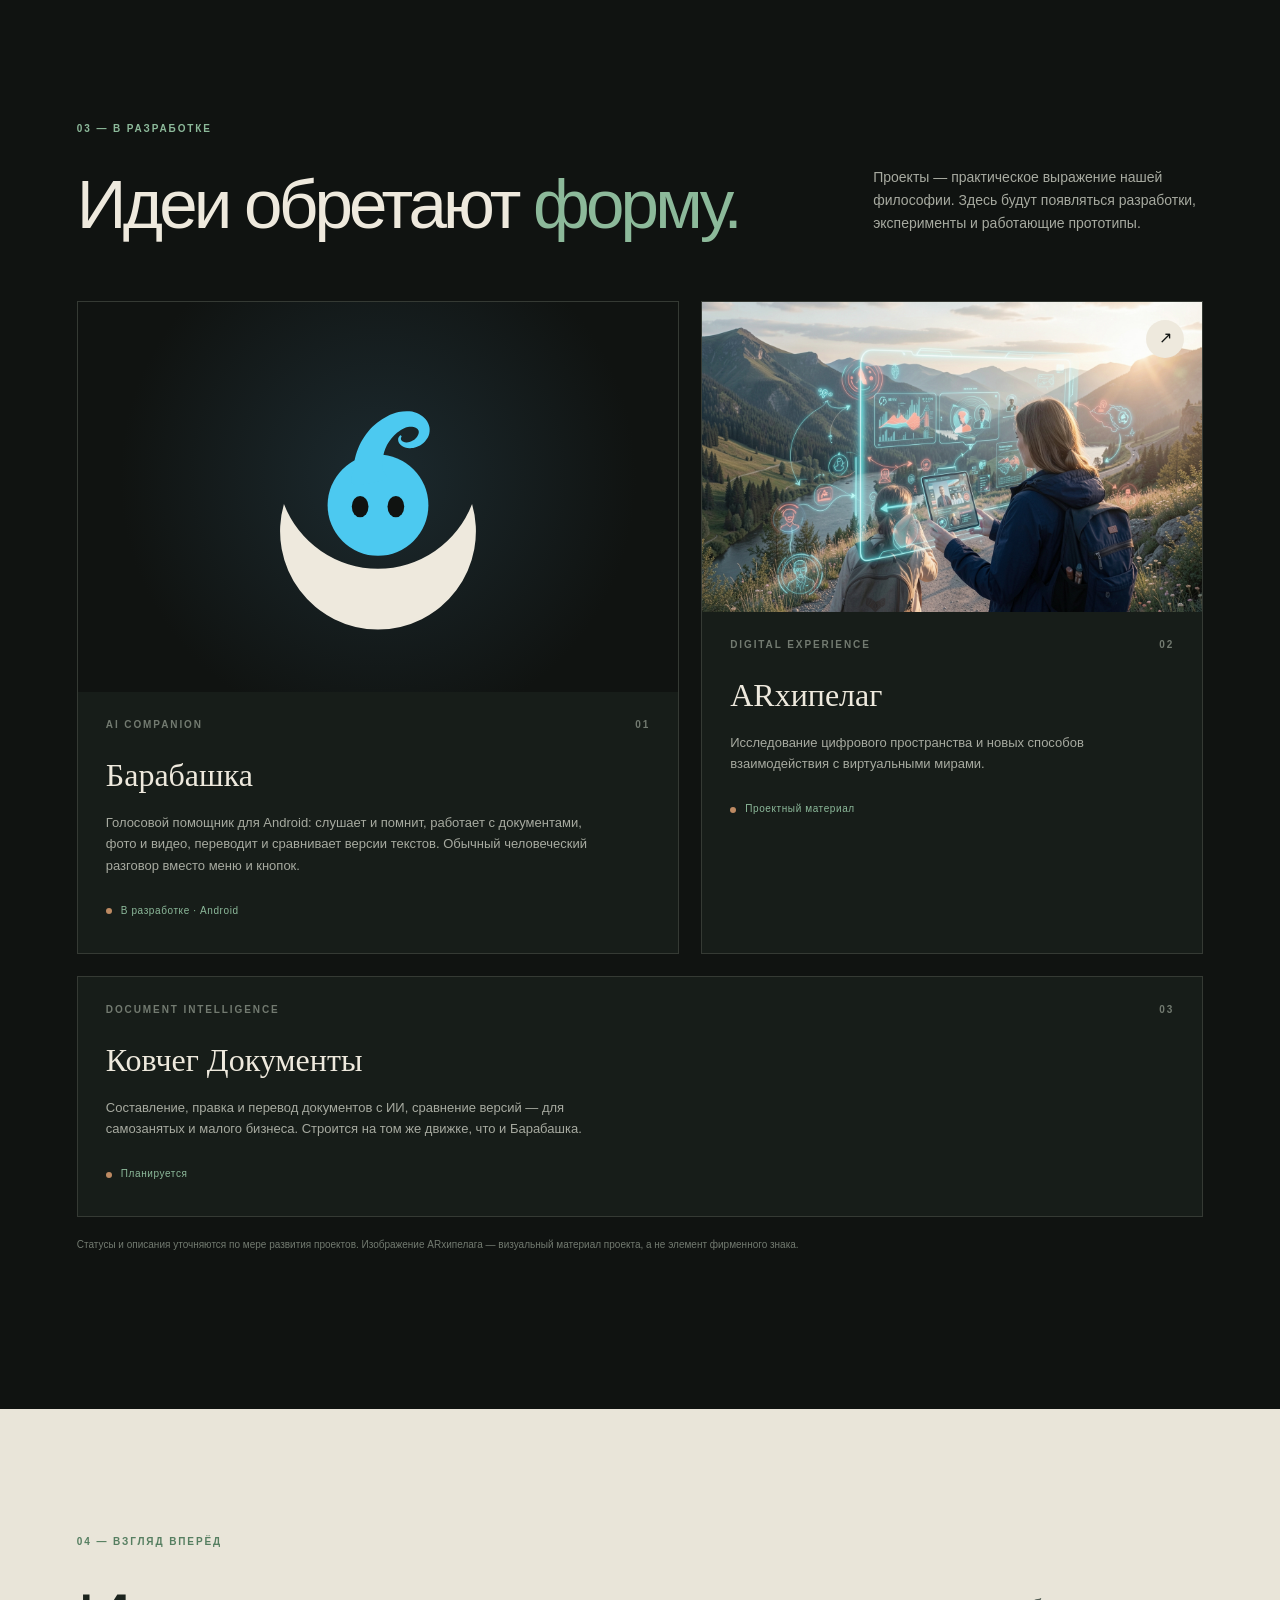
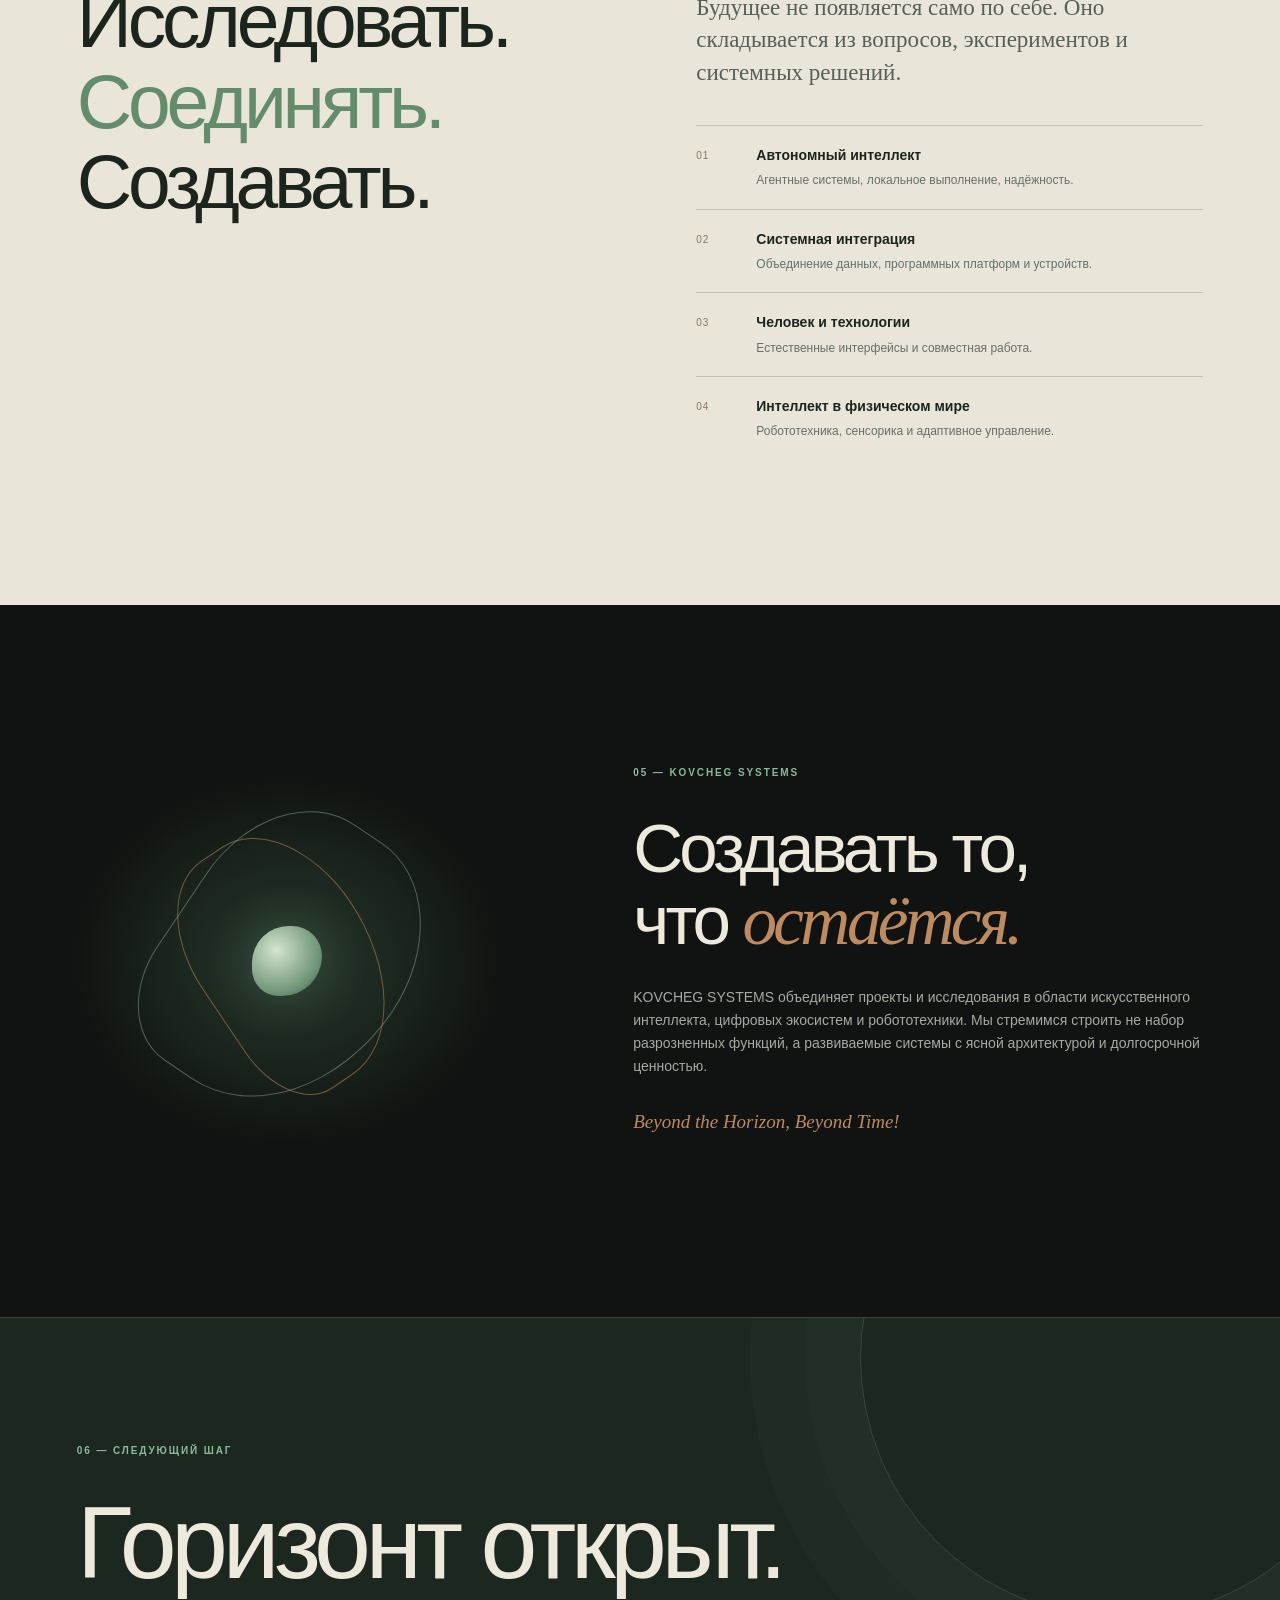
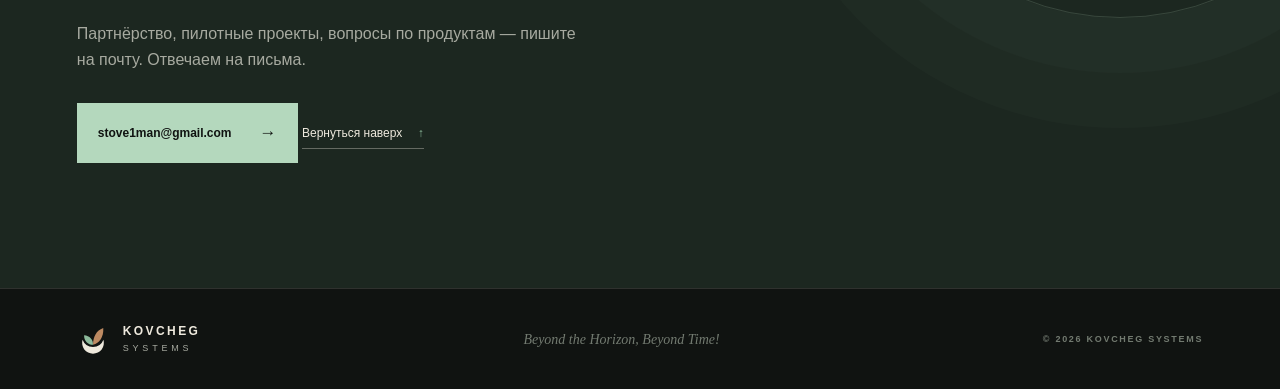
==== commit 024e3b24: "Проекты: знак Барабашки в карточке, добавлен Ковчег Документы Co-Authored-By: Claude Sonnet 5.5 <nor" ====
--- a/index.html
+++ b/index.html
@@ -140,15 +140,14 @@
 
       <div class="project-grid">
         <article class="project-card project-feature reveal">
-          <a class="project-image" href="assets/images/projects/Барабашка_ Неоновый цифровой помощник.png" target="_blank" rel="noreferrer" aria-label="Открыть изображение проекта Барабашка">
-            <img src="assets/images/projects/Барабашка_ Неоновый цифровой помощник.png" alt="Визуальная концепция цифрового помощника Барабашка" loading="lazy">
-            <span class="image-open" aria-hidden="true">↗</span>
-          </a>
+          <div class="project-image project-emblem" role="img" aria-label="Знак проекта Барабашка">
+            <img src="assets/brand/logo/barabashka-mark.svg" alt="" loading="lazy">
+          </div>
           <div class="project-info">
             <div class="project-meta"><span>AI COMPANION</span><span>01</span></div>
             <h3>Барабашка</h3>
-            <p>Цифровой помощник с выразительным аватаром и интерфейсом взаимодействия с интеллектуальным агентом.</p>
-            <span class="status-label"><i></i> Визуальная концепция</span>
+            <p>Голосовой помощник для Android: слушает и помнит, работает с документами, фото и видео, переводит и сравнивает версии текстов. Обычный человеческий разговор вместо меню и кнопок.</p>
+            <span class="status-label"><i></i> В разработке · Android</span>
           </div>
         </article>
 
@@ -164,8 +163,17 @@
             <span class="status-label"><i></i> Проектный материал</span>
           </div>
         </article>
-      </div>
-      <p class="projects-footnote">Статусы и описания будут уточняться по мере развития проектов. Представленные изображения — визуальные материалы проектов, а не утверждённые элементы фирменного знака.</p>
+
+        <article class="project-card project-wide reveal">
+          <div class="project-info">
+            <div class="project-meta"><span>DOCUMENT INTELLIGENCE</span><span>03</span></div>
+            <h3>Ковчег Документы</h3>
+            <p>Составление, правка и перевод документов с ИИ, сравнение версий — для самозанятых и малого бизнеса. Строится на том же движке, что и Барабашка.</p>
+            <span class="status-label"><i></i> Планируется</span>
+          </div>
+        </article>
+      </div>
+      <p class="projects-footnote">Статусы и описания уточняются по мере развития проектов. Изображение ARхипелага — визуальный материал проекта, а не элемент фирменного знака.</p>
     </section>
 
     <section class="research" id="research" aria-labelledby="research-title">
--- a/styles.css
+++ b/styles.css
@@ -197,6 +197,10 @@
 .project-card { background: #171d19; border: 1px solid var(--line); min-width: 0; }
 .project-image { display: block; position: relative; height: 310px; overflow: hidden; background: #222a24; }
 .project-feature .project-image { height: 390px; }
+.project-emblem { display: flex; align-items: center; justify-content: center; background: radial-gradient(circle at 50% 45%, #1c2a2f 0%, #101311 70%); }
+.project-image.project-emblem img { width: auto; height: 74%; max-width: 70%; object-fit: contain; }
+.project-emblem:hover img { transform: none; }
+.project-wide { grid-column: 1 / -1; }
 .project-image img { width: 100%; height: 100%; object-fit: cover; display: block; transition: transform .7s cubic-bezier(.2,.7,.2,1); }
 .project-image:hover img { transform: scale(1.035); }
 .image-open { position: absolute; right: 18px; top: 18px; width: 38px; height: 38px; display: grid; place-items: center; border-radius: 50%; color: var(--ink); background: var(--ivory); }
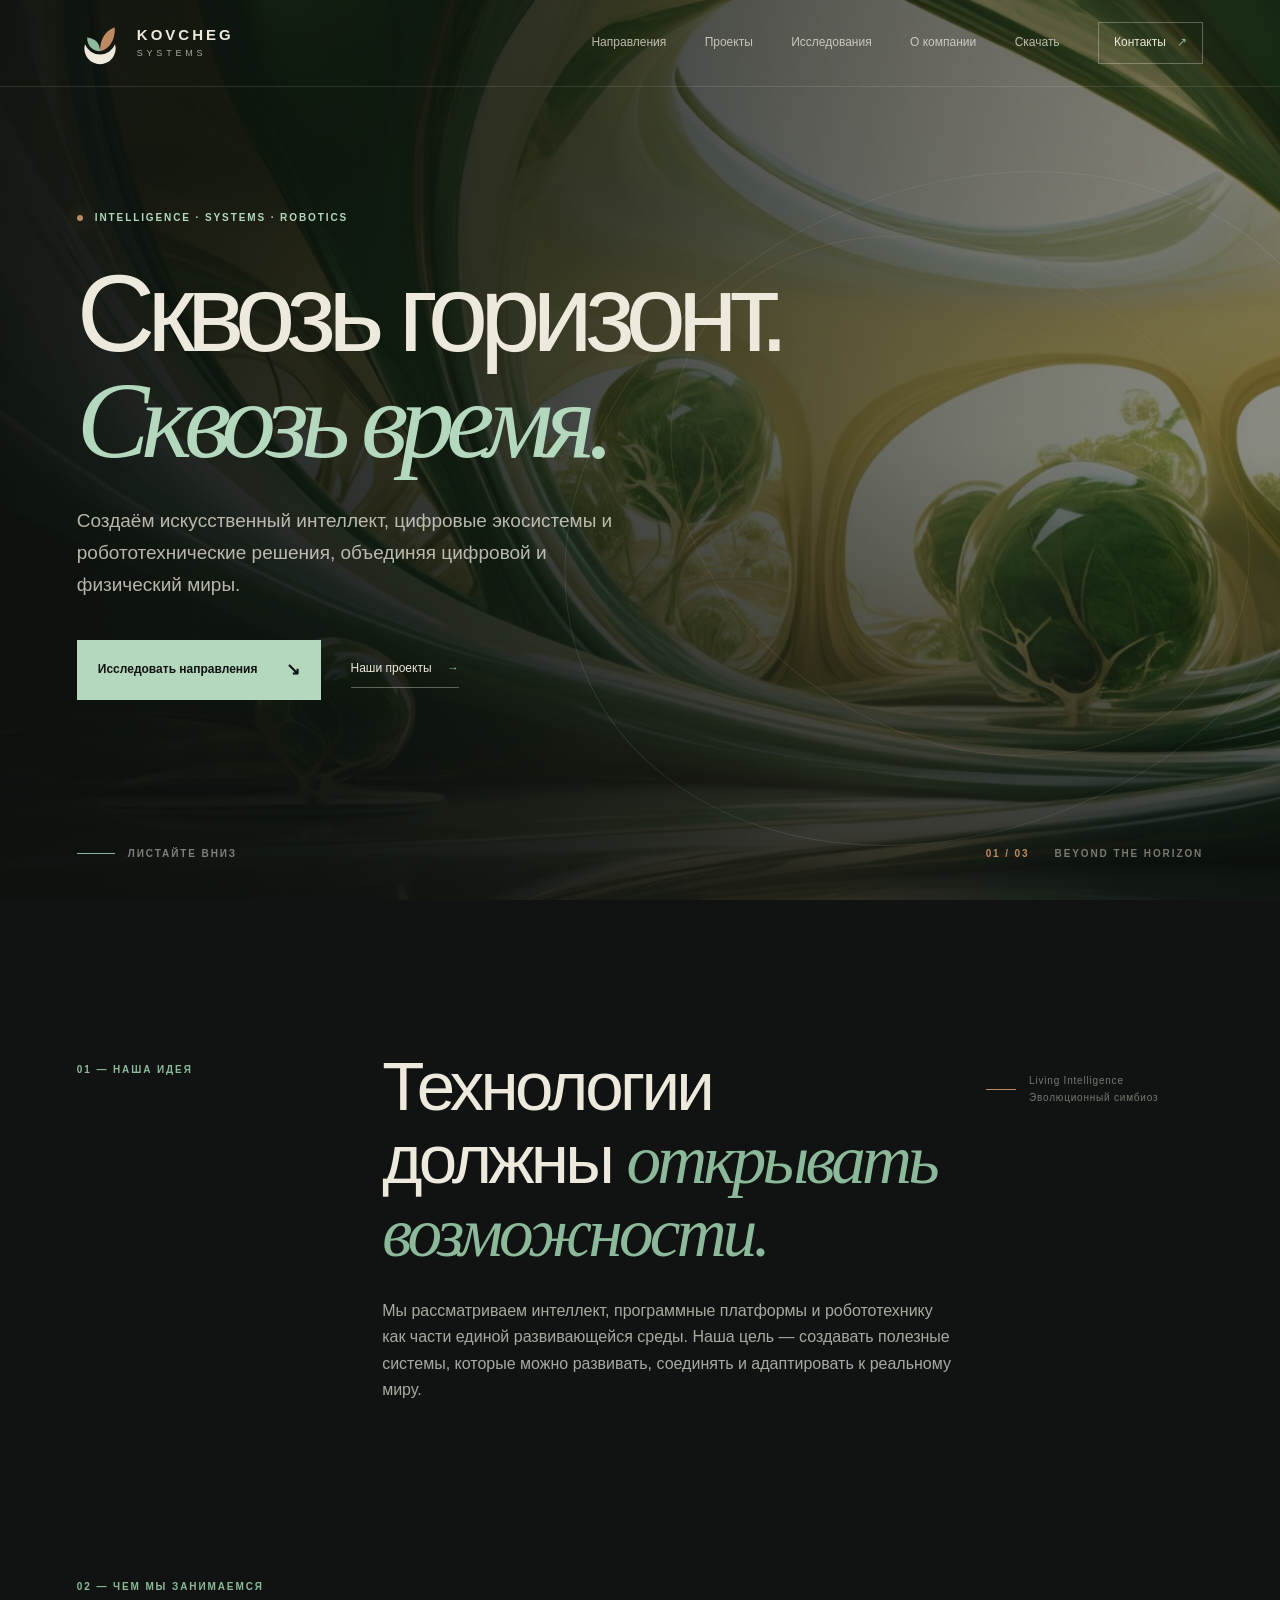
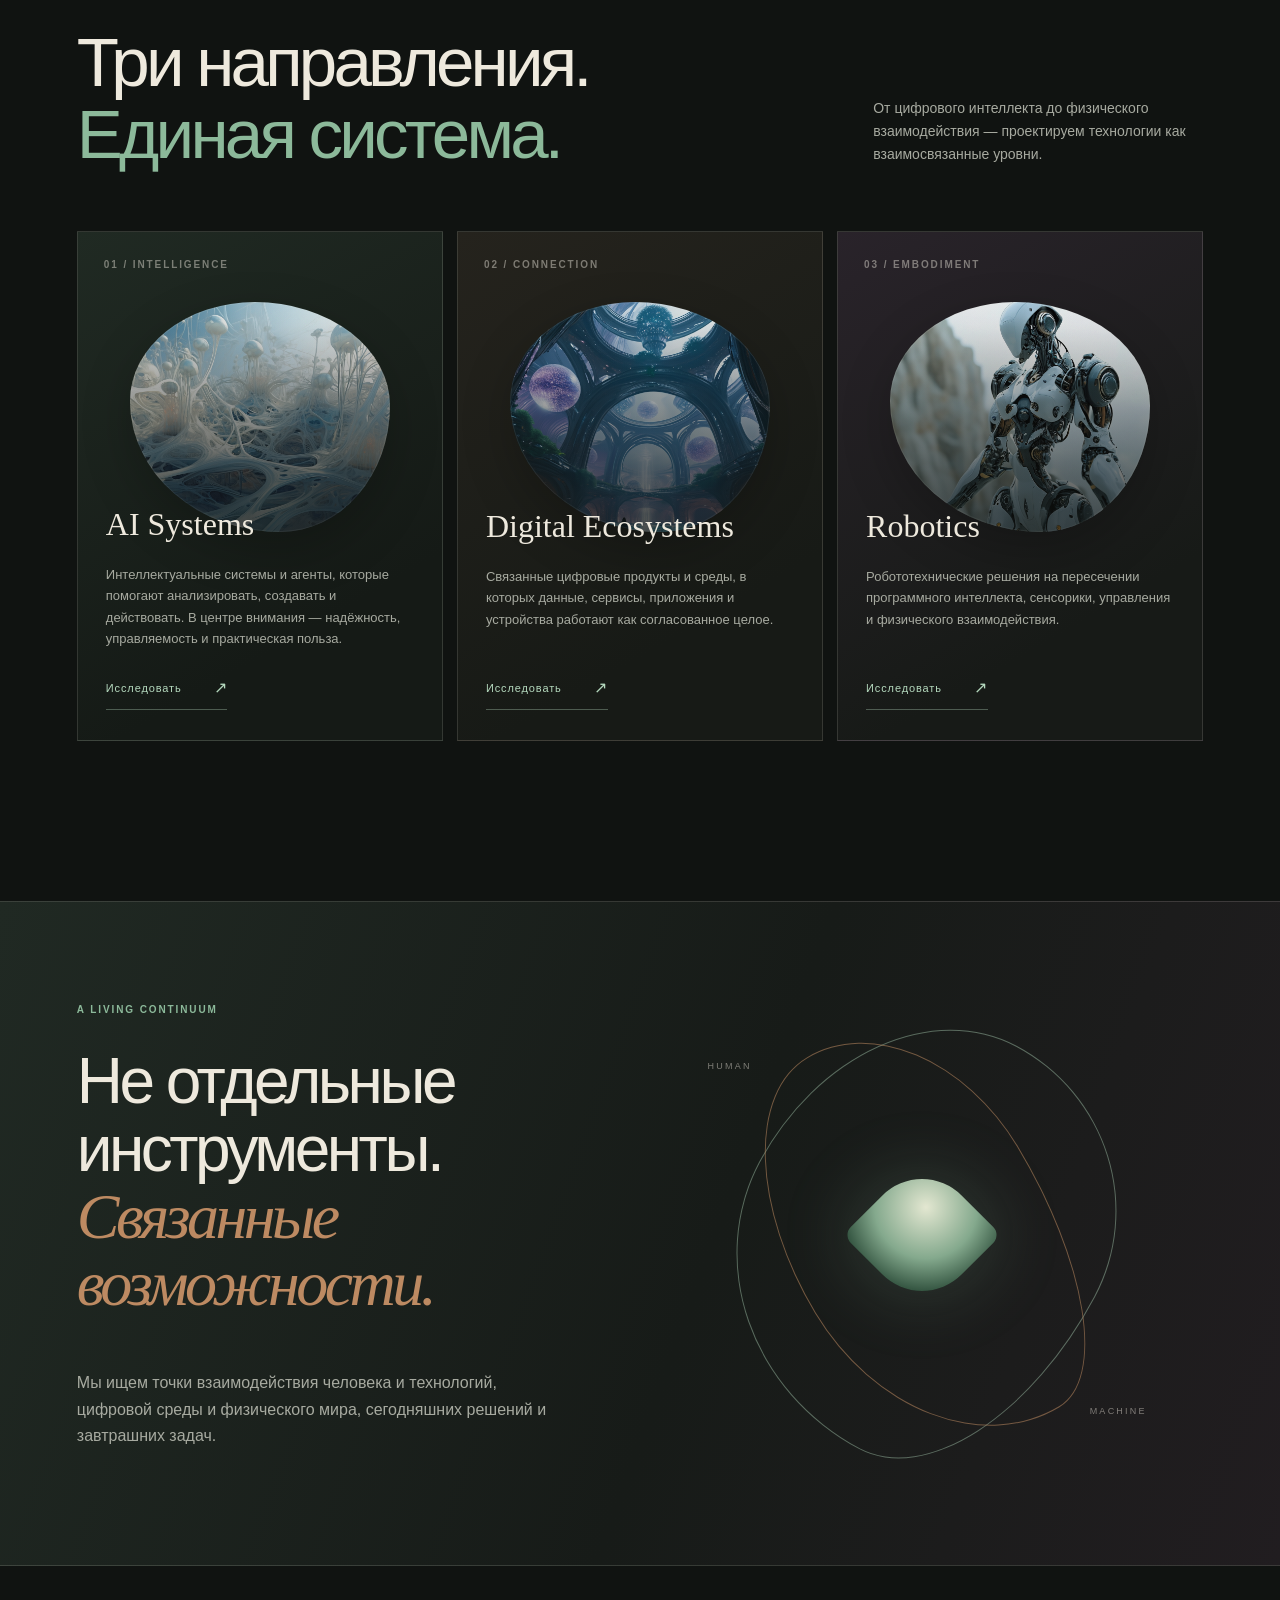
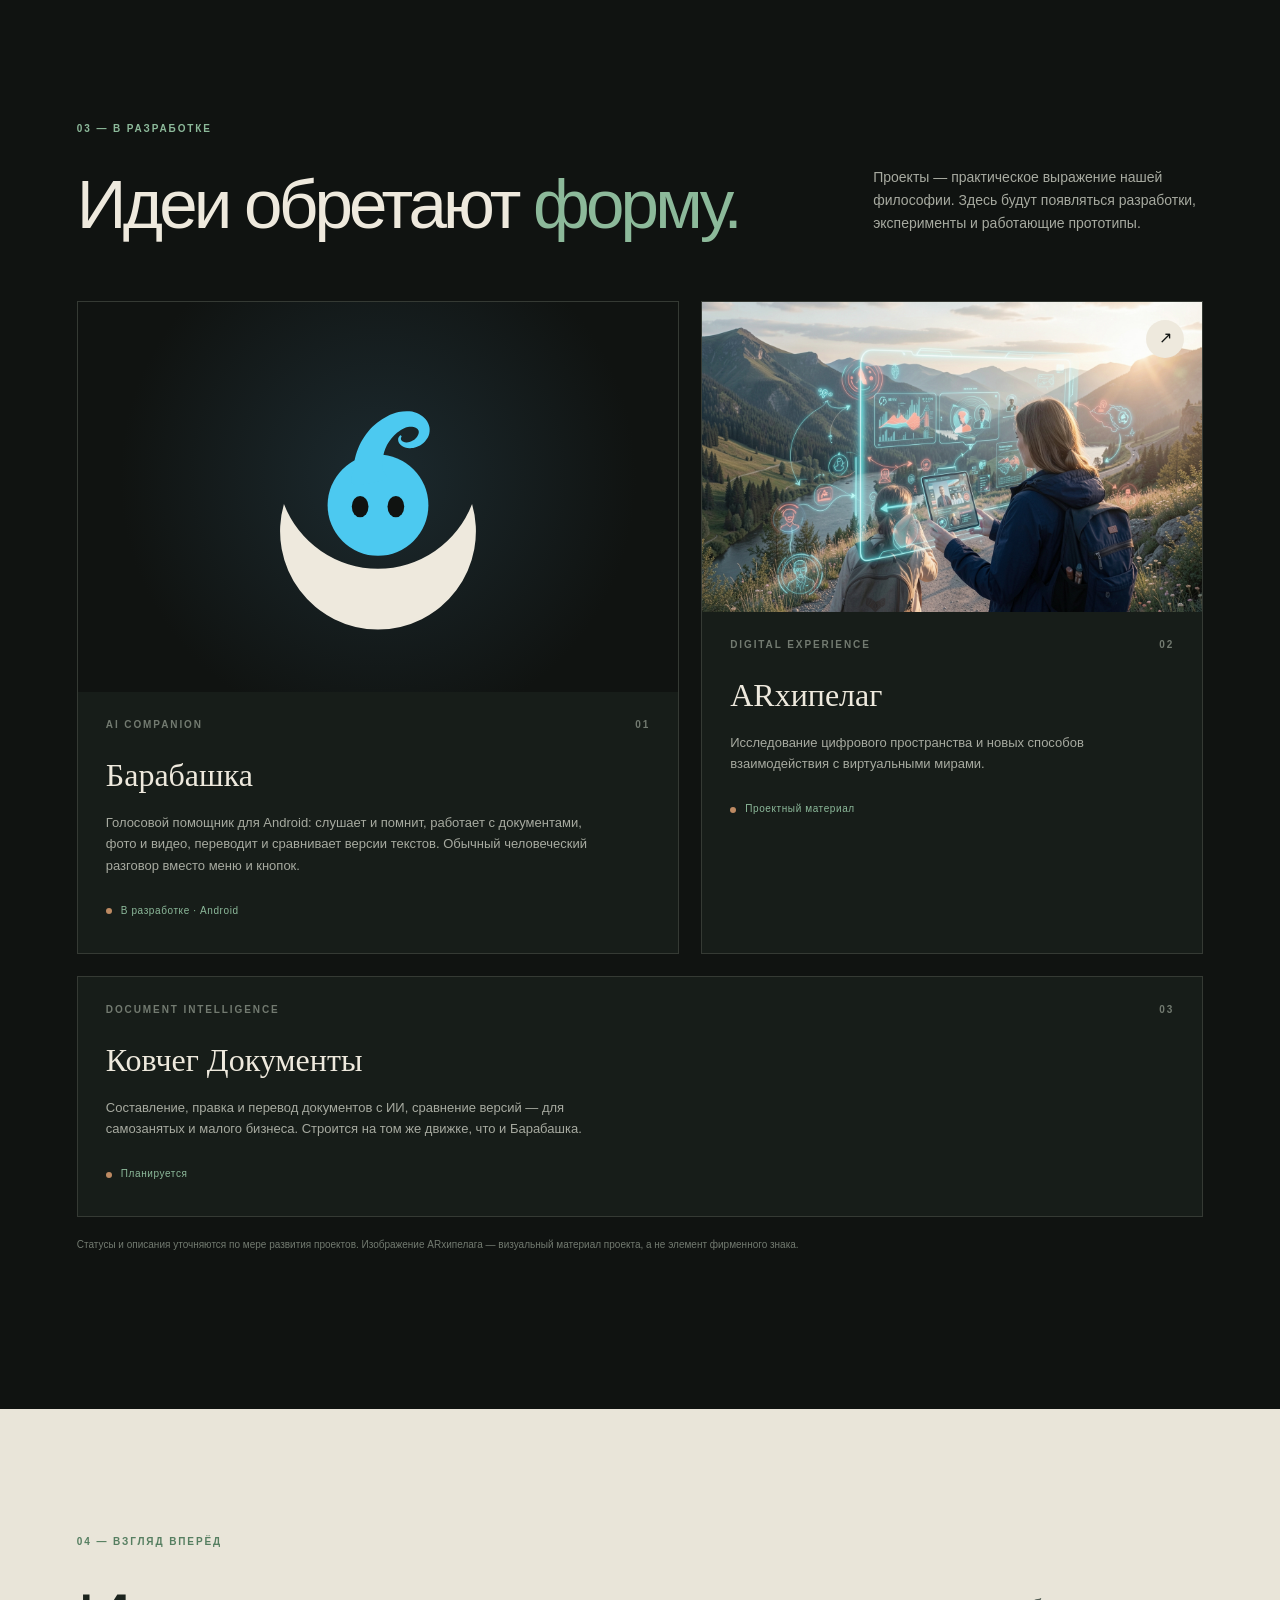
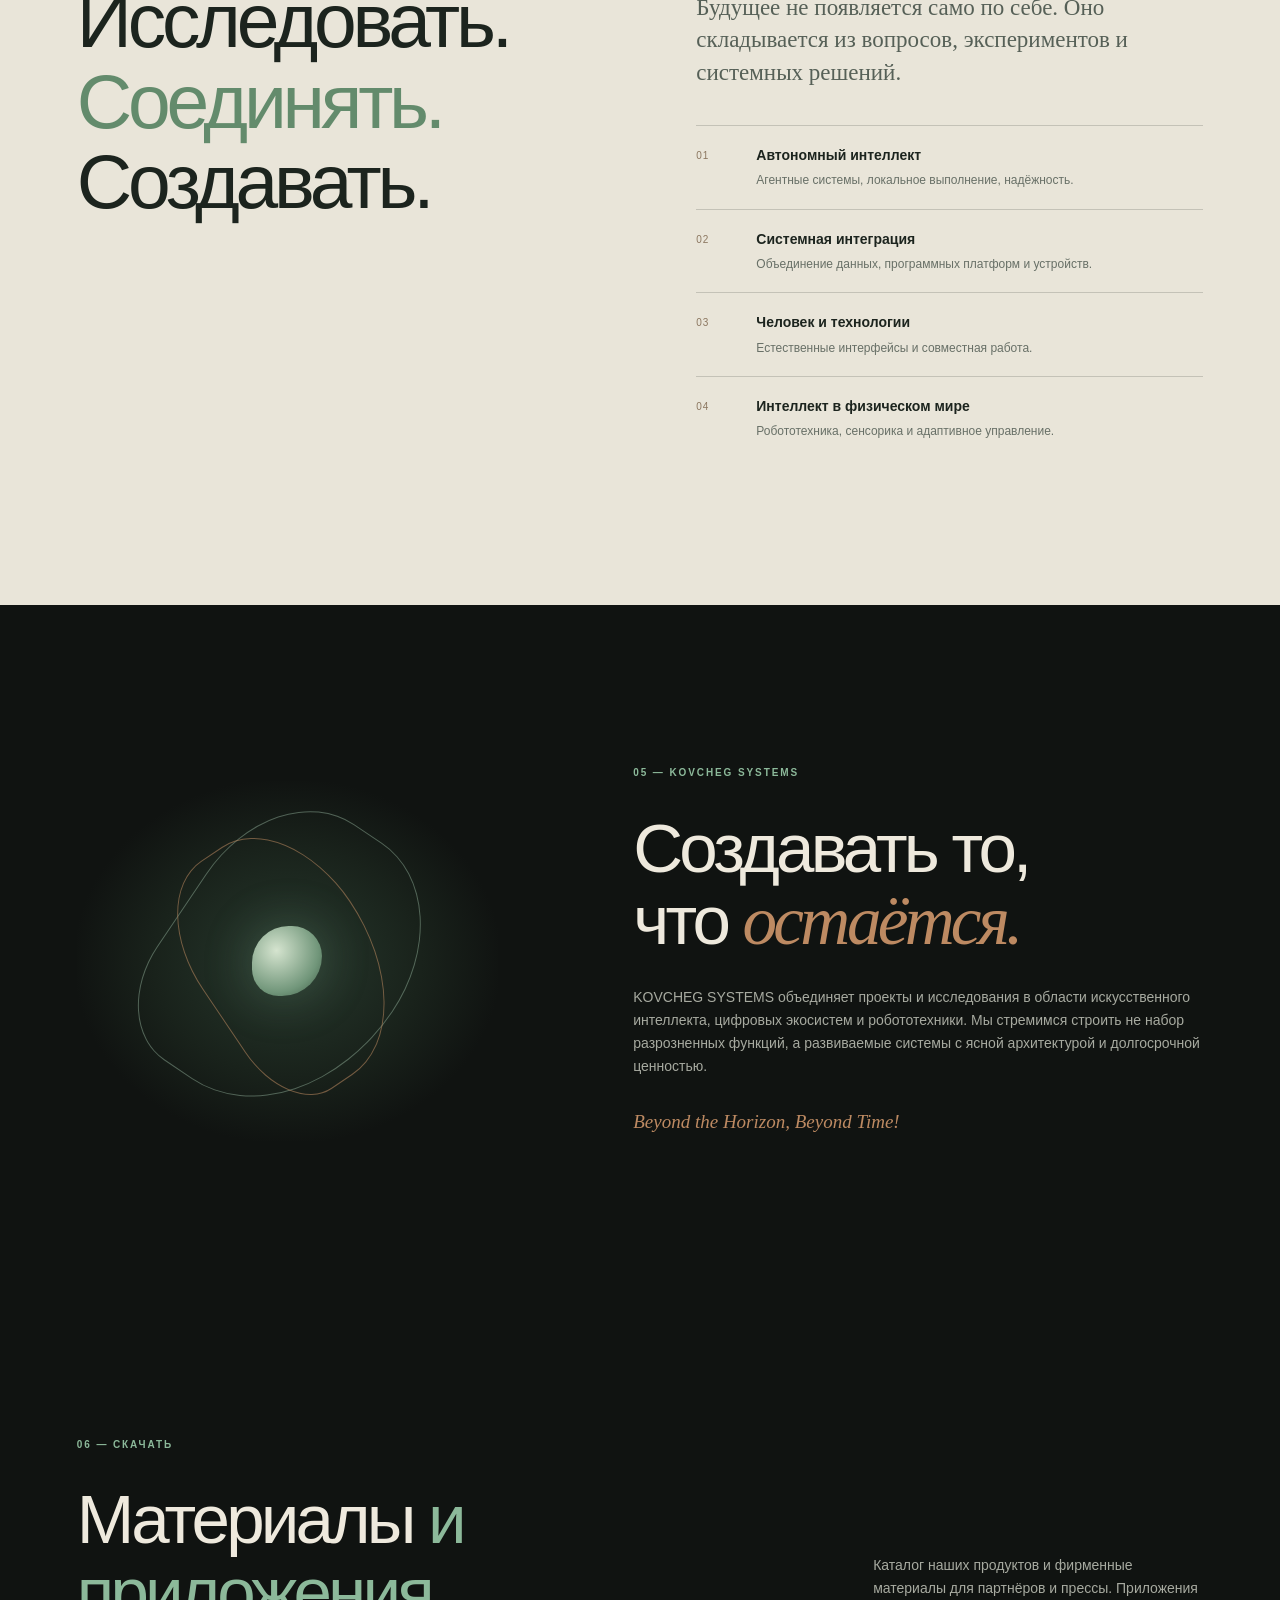
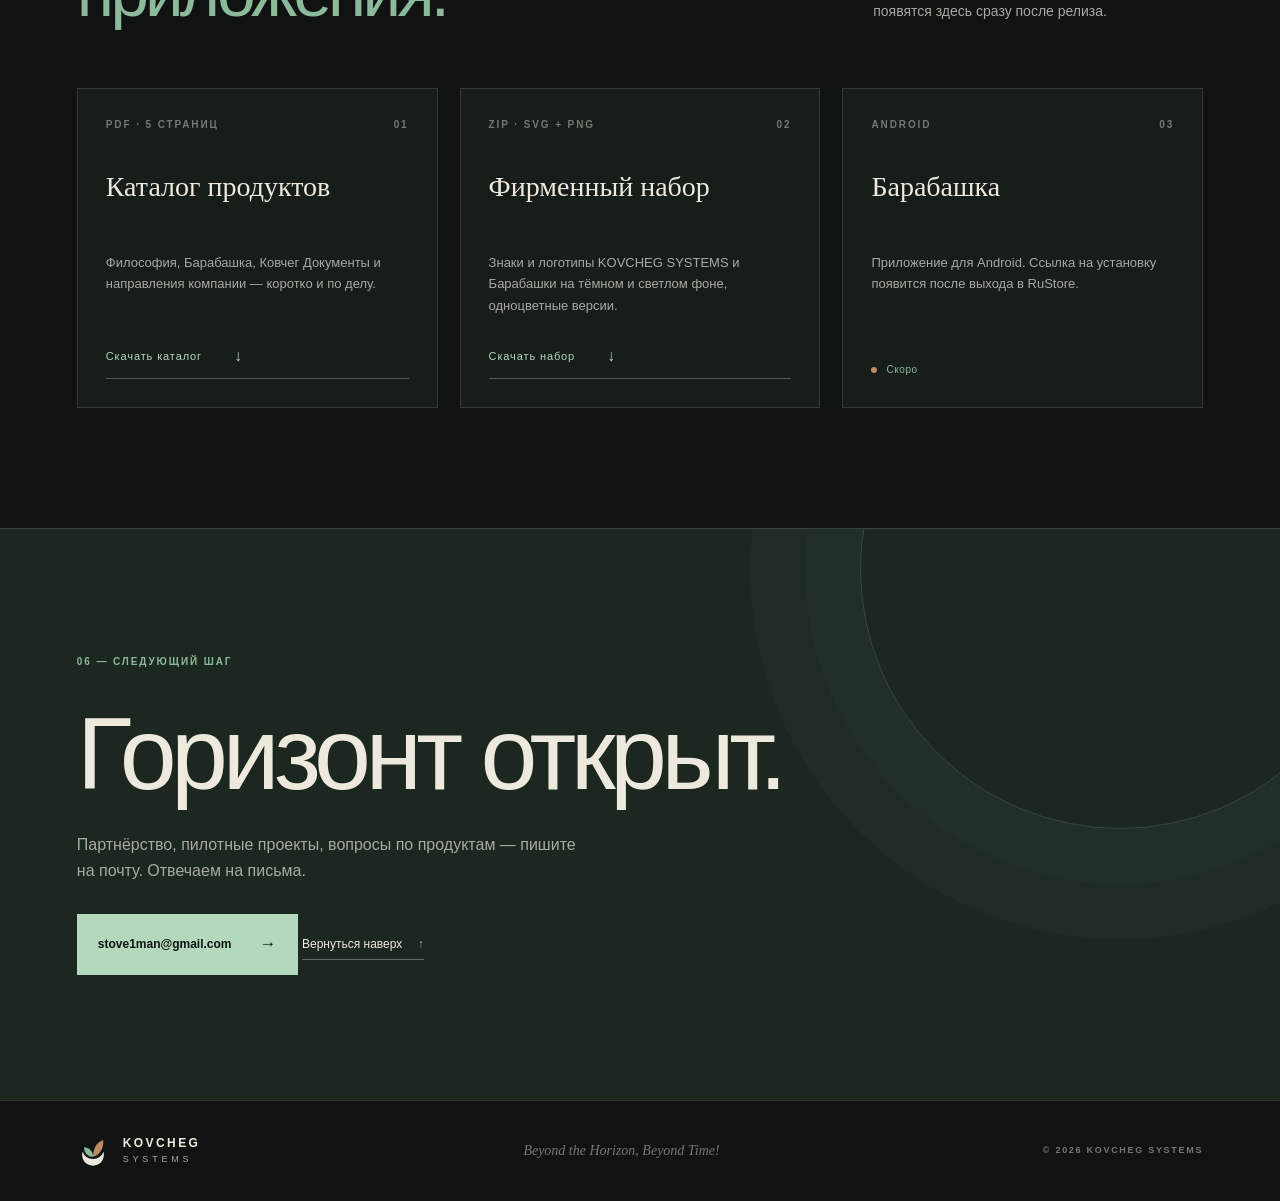
==== commit 8fe40d16: "Раздел «Скачать»: каталог продуктов (PDF), фирменный набор (ZIP), место под Барабашку Co-Authored-By" ====
--- a/index.html
+++ b/index.html
@@ -40,6 +40,7 @@
         <a href="#projects">Проекты</a>
         <a href="#research">Исследования</a>
         <a href="#about">О компании</a>
+        <a href="#download">Скачать</a>
         <a class="nav-contact" href="#contacts">Контакты <span aria-hidden="true">↗</span></a>
       </nav>
     </div>
@@ -206,6 +207,36 @@
       </div>
     </section>
 
+    <section class="downloads section-shell" id="download" aria-labelledby="download-title">
+      <div class="section-heading reveal">
+        <div>
+          <div class="section-kicker">06 — СКАЧАТЬ</div>
+          <h2 id="download-title">Материалы <span>и приложения.</span></h2>
+        </div>
+        <p>Каталог наших продуктов и фирменные материалы для партнёров и прессы. Приложения появятся здесь сразу после релиза.</p>
+      </div>
+      <div class="download-grid">
+        <a class="download-card reveal" href="assets/downloads/Kovcheg-Systems-produkty-2026.pdf" download>
+          <span class="project-meta"><span>PDF · 5 СТРАНИЦ</span><span>01</span></span>
+          <h3>Каталог продуктов</h3>
+          <p>Философия, Барабашка, Ковчег Документы и направления компании — коротко и по делу.</p>
+          <span class="arrow-link">Скачать каталог <span aria-hidden="true">↓</span></span>
+        </a>
+        <a class="download-card reveal" href="assets/downloads/Kovcheg-Systems-brand-kit.zip" download>
+          <span class="project-meta"><span>ZIP · SVG + PNG</span><span>02</span></span>
+          <h3>Фирменный набор</h3>
+          <p>Знаки и логотипы KOVCHEG SYSTEMS и Барабашки на тёмном и светлом фоне, одноцветные версии.</p>
+          <span class="arrow-link">Скачать набор <span aria-hidden="true">↓</span></span>
+        </a>
+        <div class="download-card download-soon reveal">
+          <span class="project-meta"><span>ANDROID</span><span>03</span></span>
+          <h3>Барабашка</h3>
+          <p>Приложение для Android. Ссылка на установку появится после выхода в RuStore.</p>
+          <span class="status-label"><i></i> Скоро</span>
+        </div>
+      </div>
+    </section>
+
     <section class="contact-section" id="contacts" aria-labelledby="contacts-title">
       <div class="contact-inner section-shell reveal">
         <div class="section-kicker">06 — СЛЕДУЮЩИЙ ШАГ</div>
--- a/styles.css
+++ b/styles.css
@@ -235,6 +235,17 @@
 .about-copy h2 { margin-bottom: 28px; }
 .about-copy > p:not(.about-phrase) { color: var(--muted); font-size: 14px; max-width: 590px; }
 .about-phrase { color: var(--copper); font-family: var(--serif); font-style: italic; font-size: 19px; margin-top: 28px; }
+
+/* Downloads */
+.downloads { padding-block: 120px; }
+.download-grid { display: grid; grid-template-columns: repeat(3, 1fr); gap: 22px; }
+.download-card { display: flex; flex-direction: column; gap: 14px; padding: 28px; background: #171d19; border: 1px solid var(--line); color: inherit; text-decoration: none; min-width: 0; transition: border-color .25s, transform .25s; }
+a.download-card:hover { border-color: var(--emerald); transform: translateY(-3px); }
+.download-card h3 { font-family: var(--serif); font-weight: 400; font-size: 28px; }
+.download-card p { color: var(--muted); font-size: 13px; flex: 1; }
+.download-card .arrow-link { color: var(--emerald-bright); }
+.download-soon { opacity: .8; }
+@media (max-width: 900px) { .download-grid { grid-template-columns: 1fr; } .downloads { padding-block: 80px; } }
 
 /* Contact and footer */
 .contact-section { position: relative; overflow: hidden; padding-block: 125px; background: #1c2720; border-top: 1px solid var(--line); }
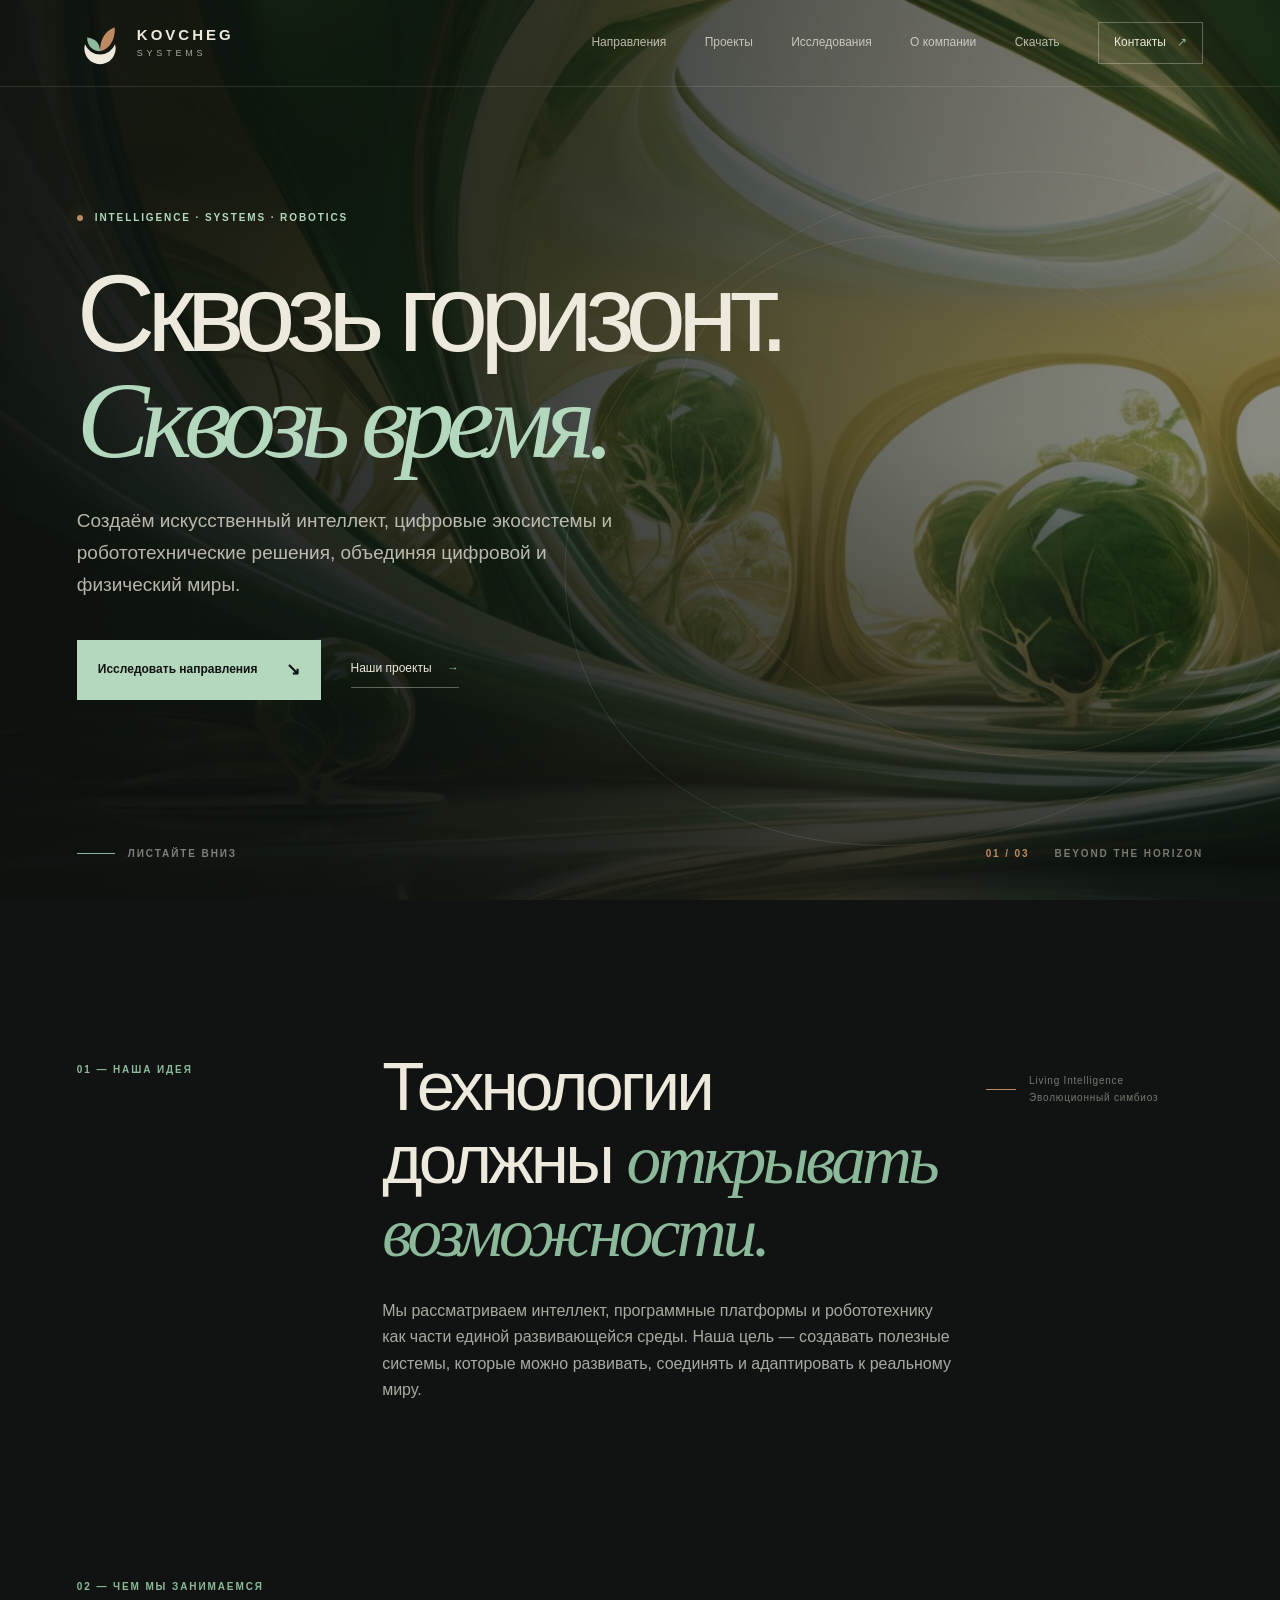
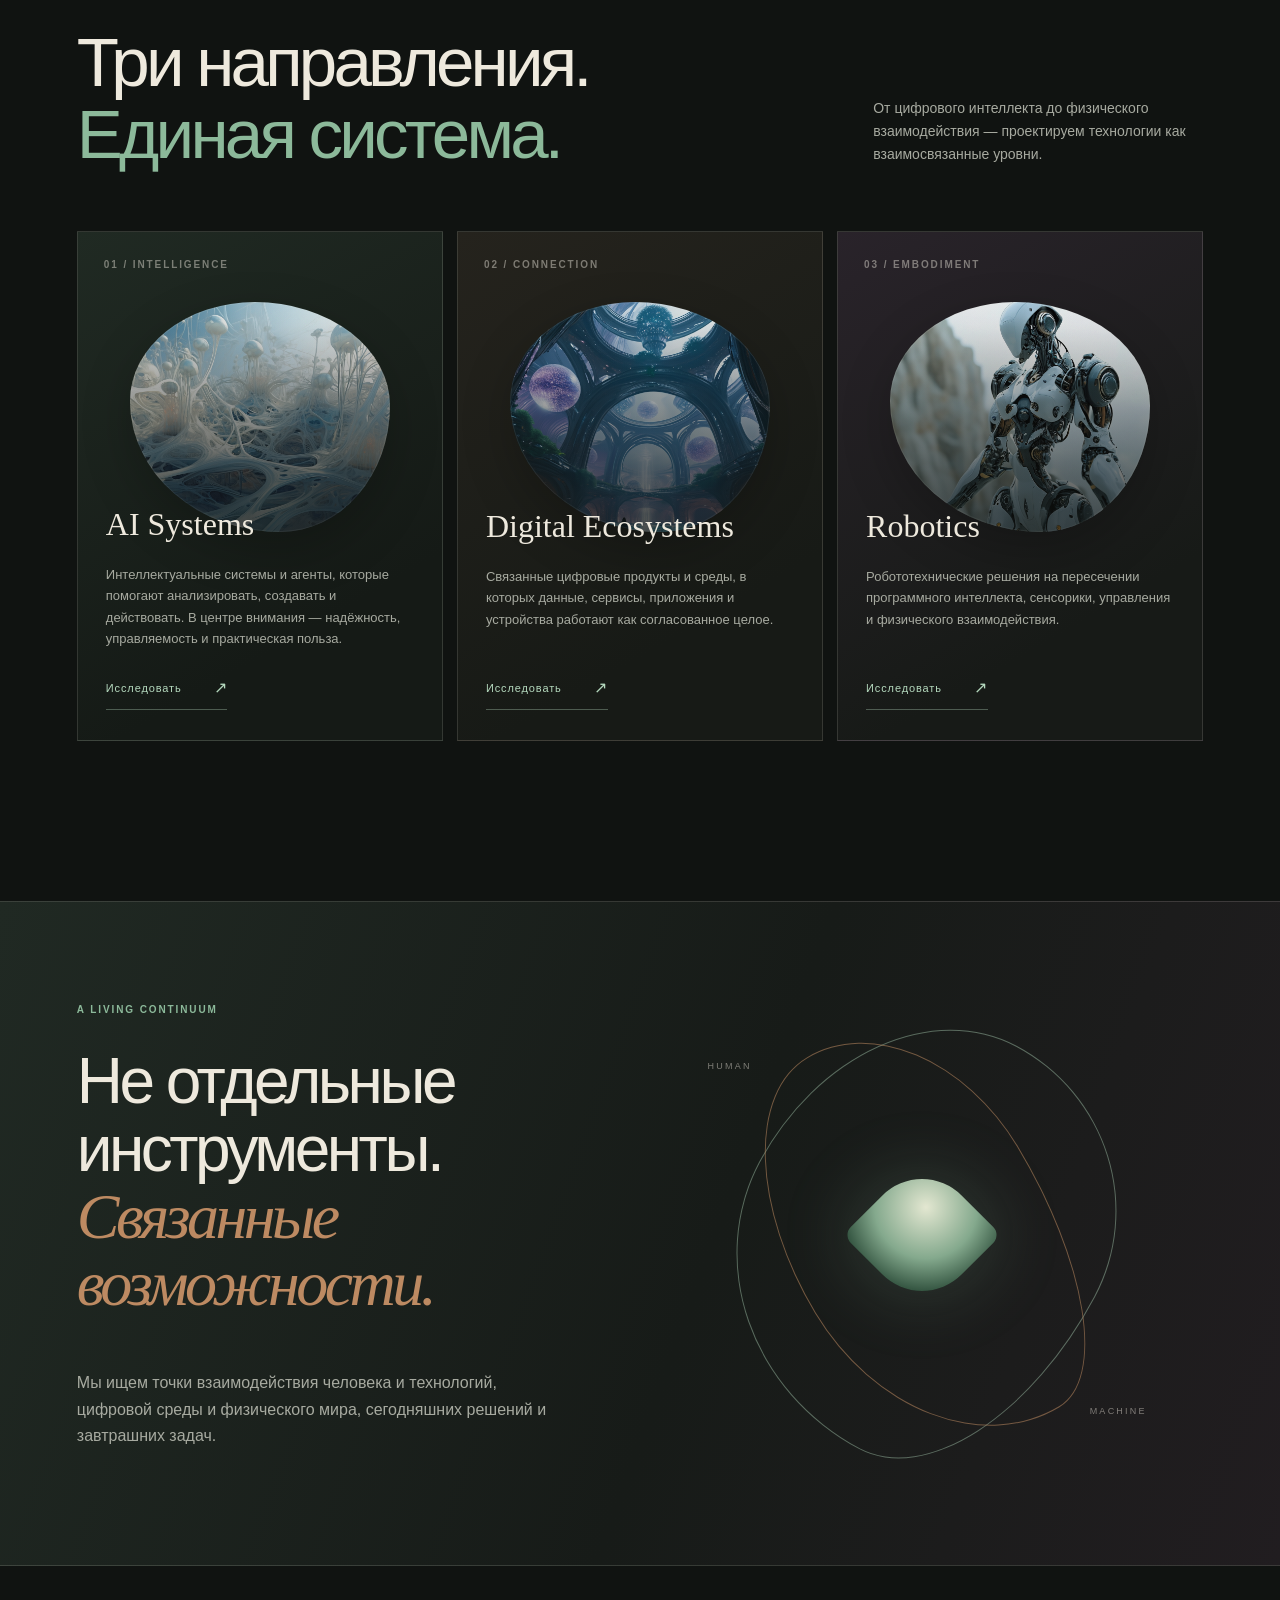
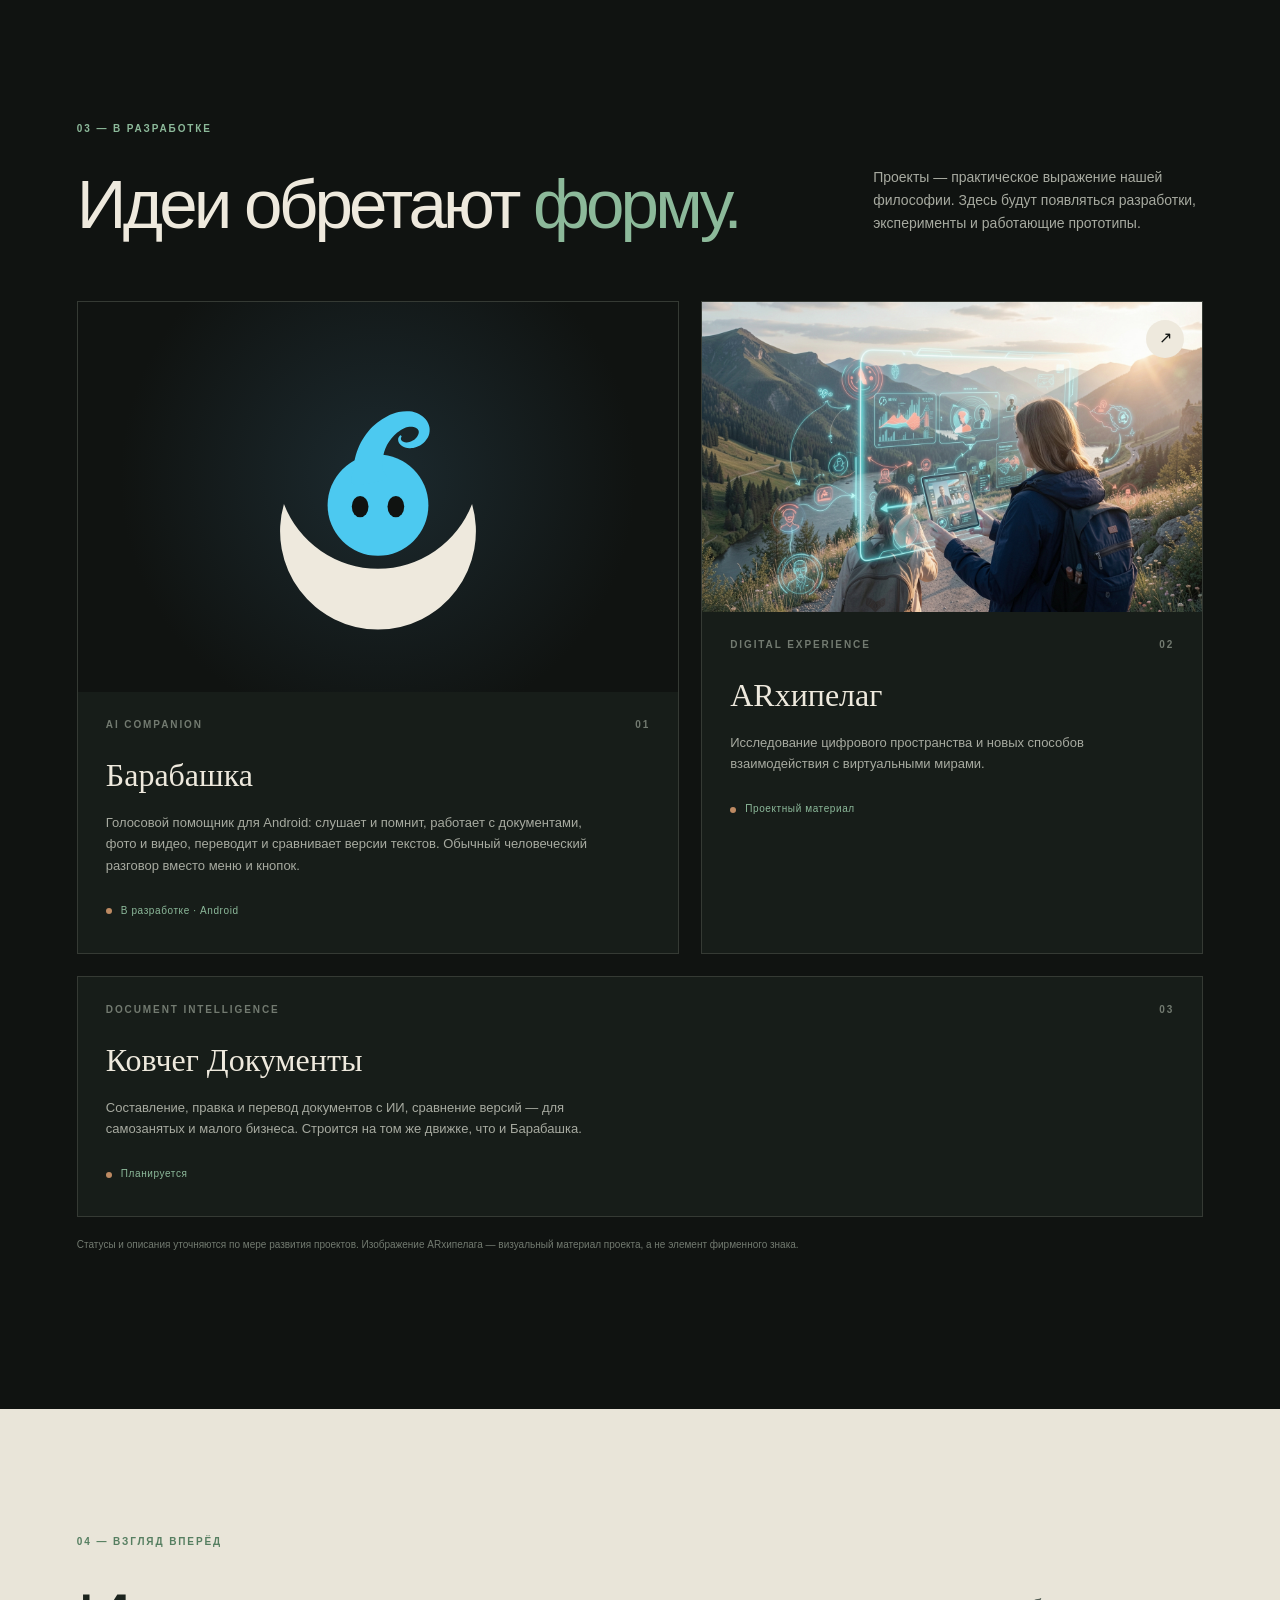
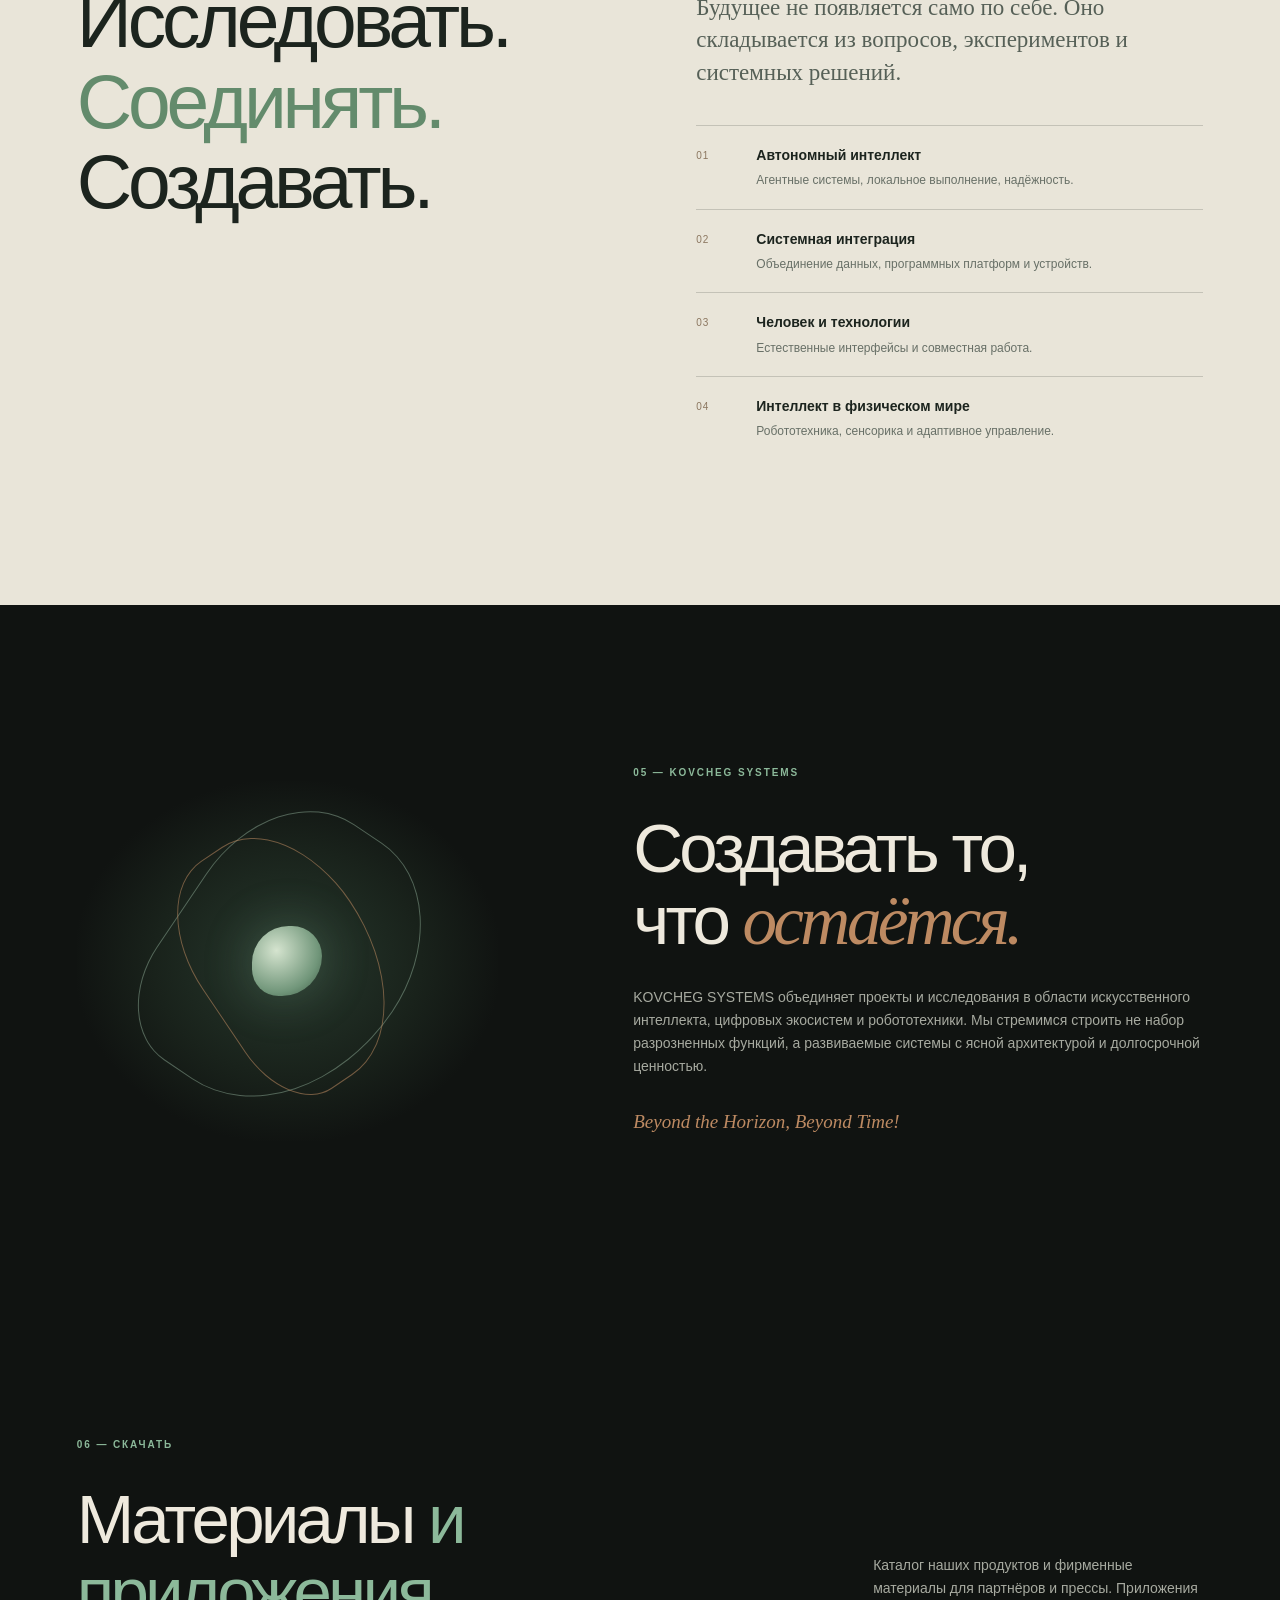
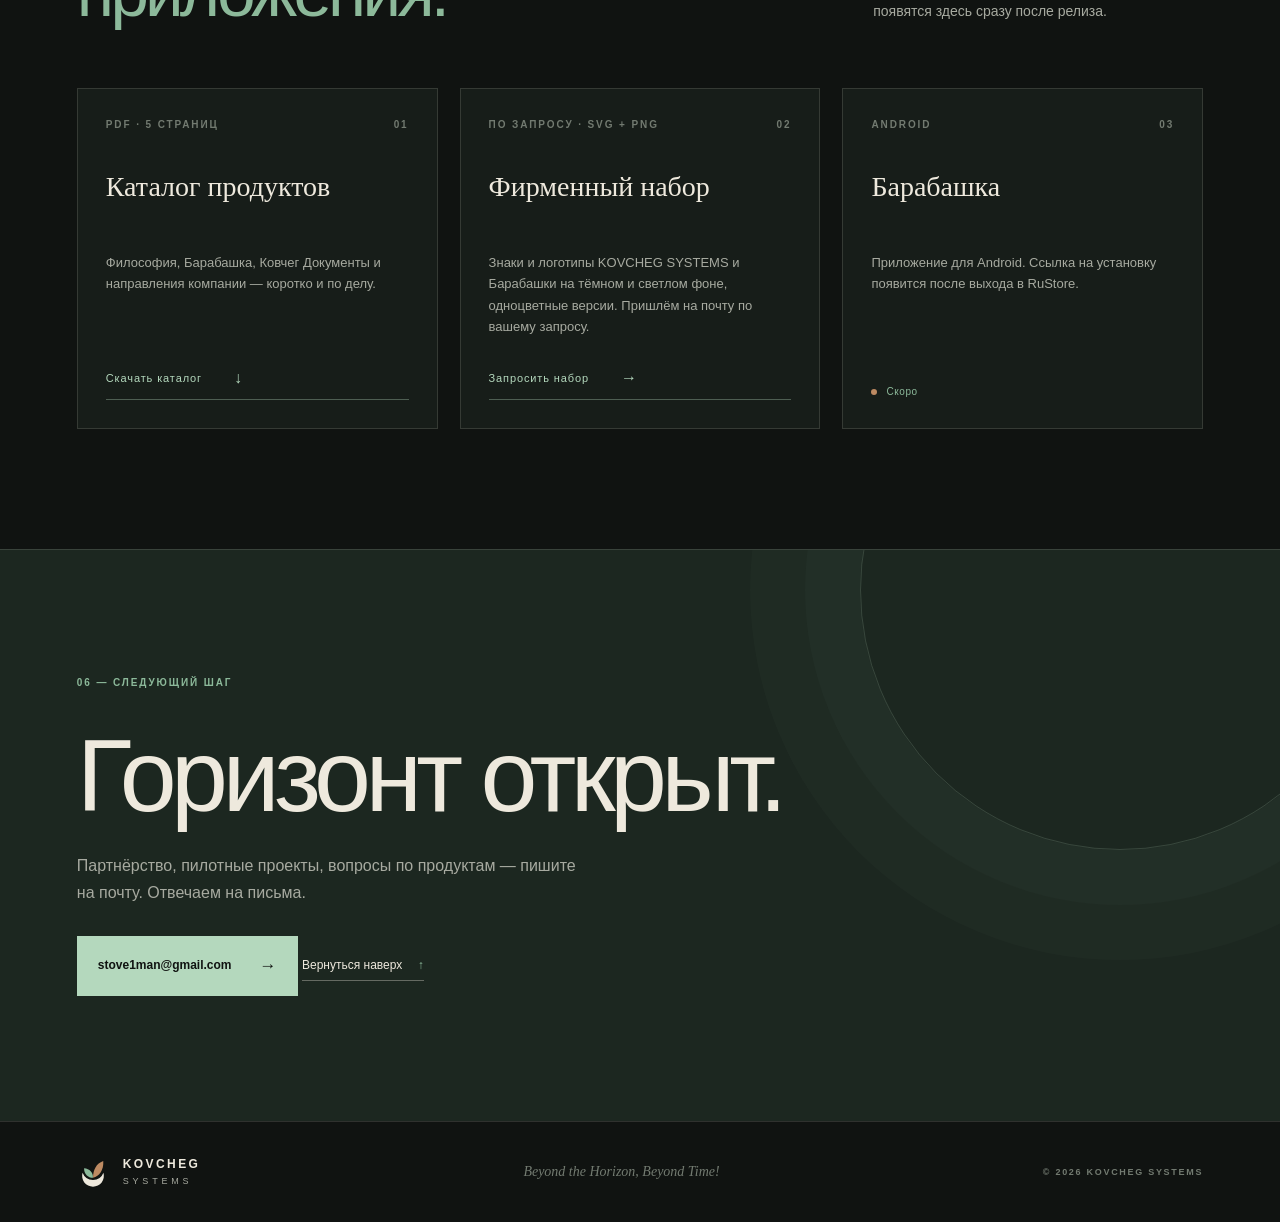
==== commit 8afa1f3e: "Фирменный набор: выдача по запросу на почту, архив убран из публичной папки Co-Authored-By: Claude S" ====
--- a/index.html
+++ b/index.html
@@ -222,11 +222,11 @@
           <p>Философия, Барабашка, Ковчег Документы и направления компании — коротко и по делу.</p>
           <span class="arrow-link">Скачать каталог <span aria-hidden="true">↓</span></span>
         </a>
-        <a class="download-card reveal" href="assets/downloads/Kovcheg-Systems-brand-kit.zip" download>
-          <span class="project-meta"><span>ZIP · SVG + PNG</span><span>02</span></span>
+        <a class="download-card reveal" href="mailto:stove1man@gmail.com?subject=%D0%97%D0%B0%D0%BF%D1%80%D0%BE%D1%81%20%D1%84%D0%B8%D1%80%D0%BC%D0%B5%D0%BD%D0%BD%D0%BE%D0%B3%D0%BE%20%D0%BD%D0%B0%D0%B1%D0%BE%D1%80%D0%B0%20KOVCHEG%20SYSTEMS&body=%D0%97%D0%B4%D1%80%D0%B0%D0%B2%D1%81%D1%82%D0%B2%D1%83%D0%B9%D1%82%D0%B5!%20%D0%9F%D1%80%D0%BE%D1%88%D1%83%20%D0%BF%D1%80%D0%B8%D1%81%D0%BB%D0%B0%D1%82%D1%8C%20%D1%84%D0%B8%D1%80%D0%BC%D0%B5%D0%BD%D0%BD%D1%8B%D0%B9%20%D0%BD%D0%B0%D0%B1%D0%BE%D1%80.%0A%D0%9E%D1%80%D0%B3%D0%B0%D0%BD%D0%B8%D0%B7%D0%B0%D1%86%D0%B8%D1%8F%20%D0%B8%20%D1%86%D0%B5%D0%BB%D1%8C%3A%20">
+          <span class="project-meta"><span>ПО ЗАПРОСУ · SVG + PNG</span><span>02</span></span>
           <h3>Фирменный набор</h3>
-          <p>Знаки и логотипы KOVCHEG SYSTEMS и Барабашки на тёмном и светлом фоне, одноцветные версии.</p>
-          <span class="arrow-link">Скачать набор <span aria-hidden="true">↓</span></span>
+          <p>Знаки и логотипы KOVCHEG SYSTEMS и Барабашки на тёмном и светлом фоне, одноцветные версии. Пришлём на почту по вашему запросу.</p>
+          <span class="arrow-link">Запросить набор <span aria-hidden="true">→</span></span>
         </a>
         <div class="download-card download-soon reveal">
           <span class="project-meta"><span>ANDROID</span><span>03</span></span>
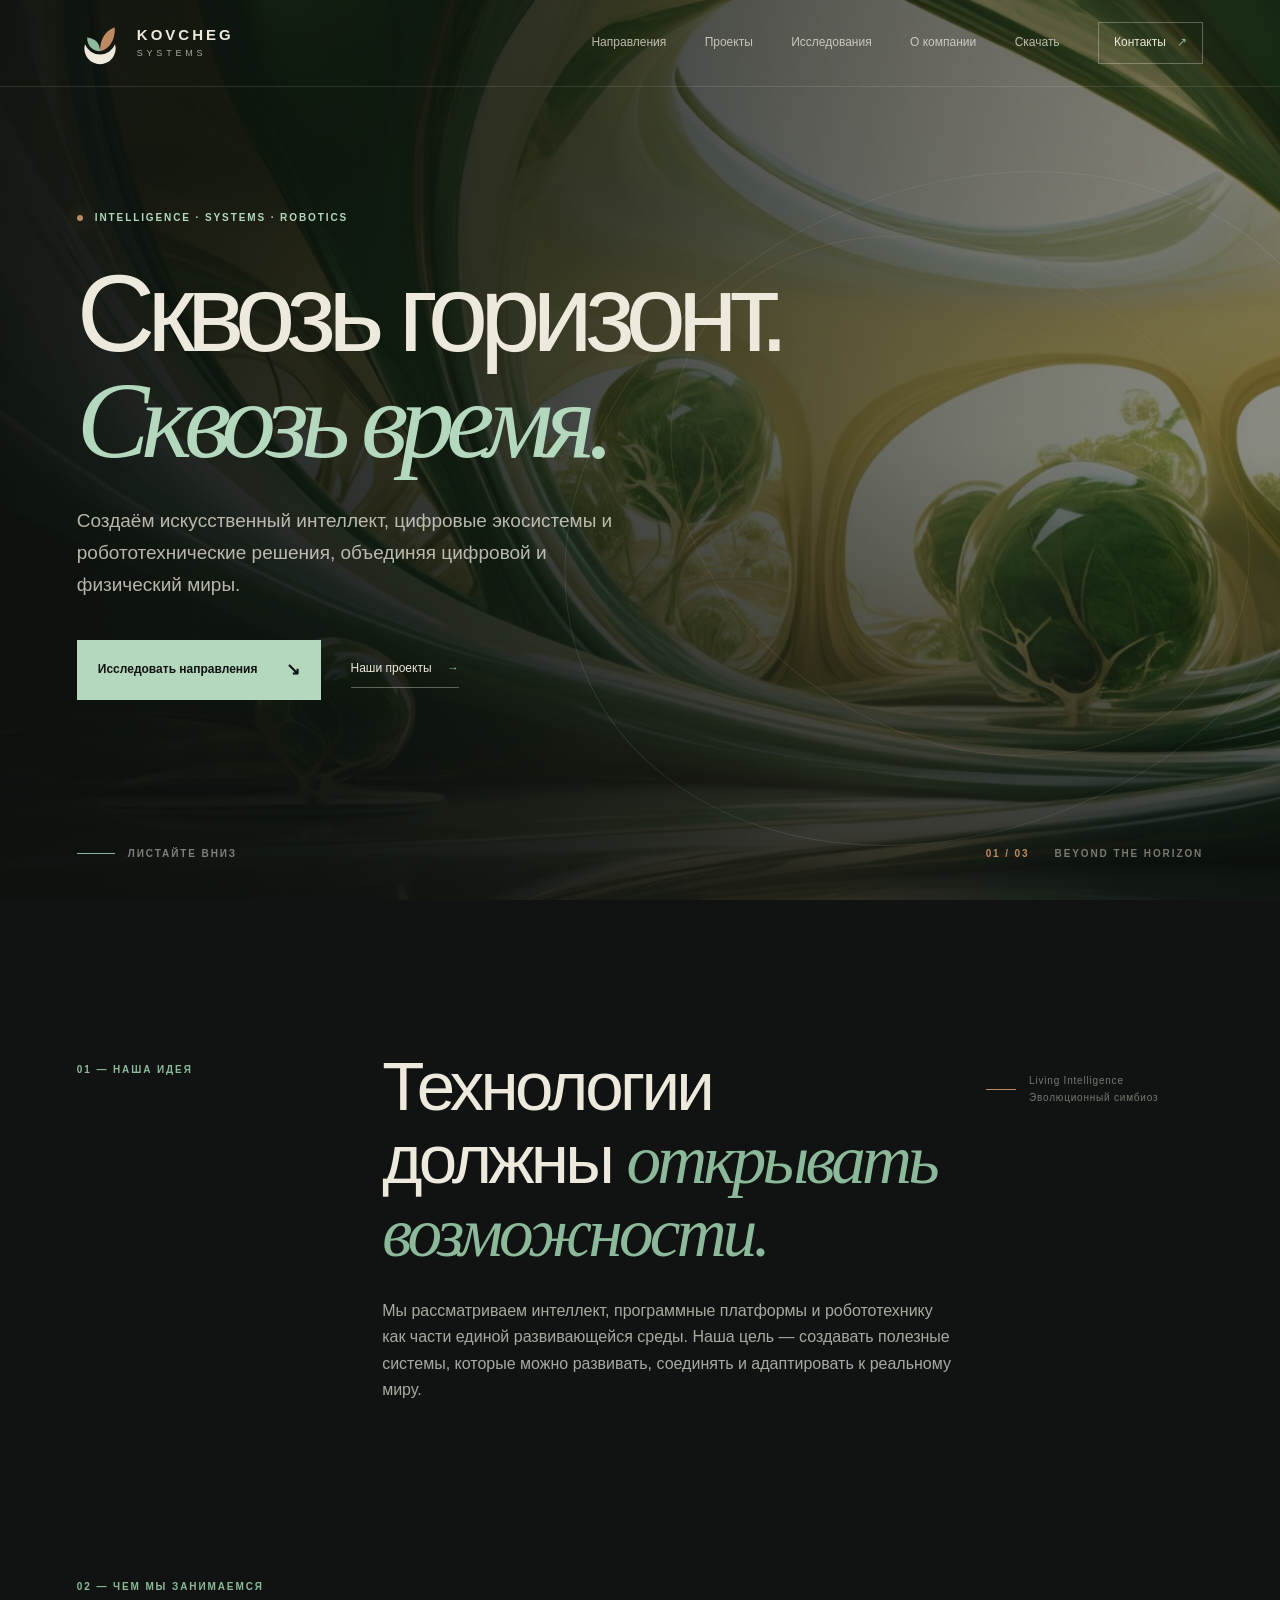
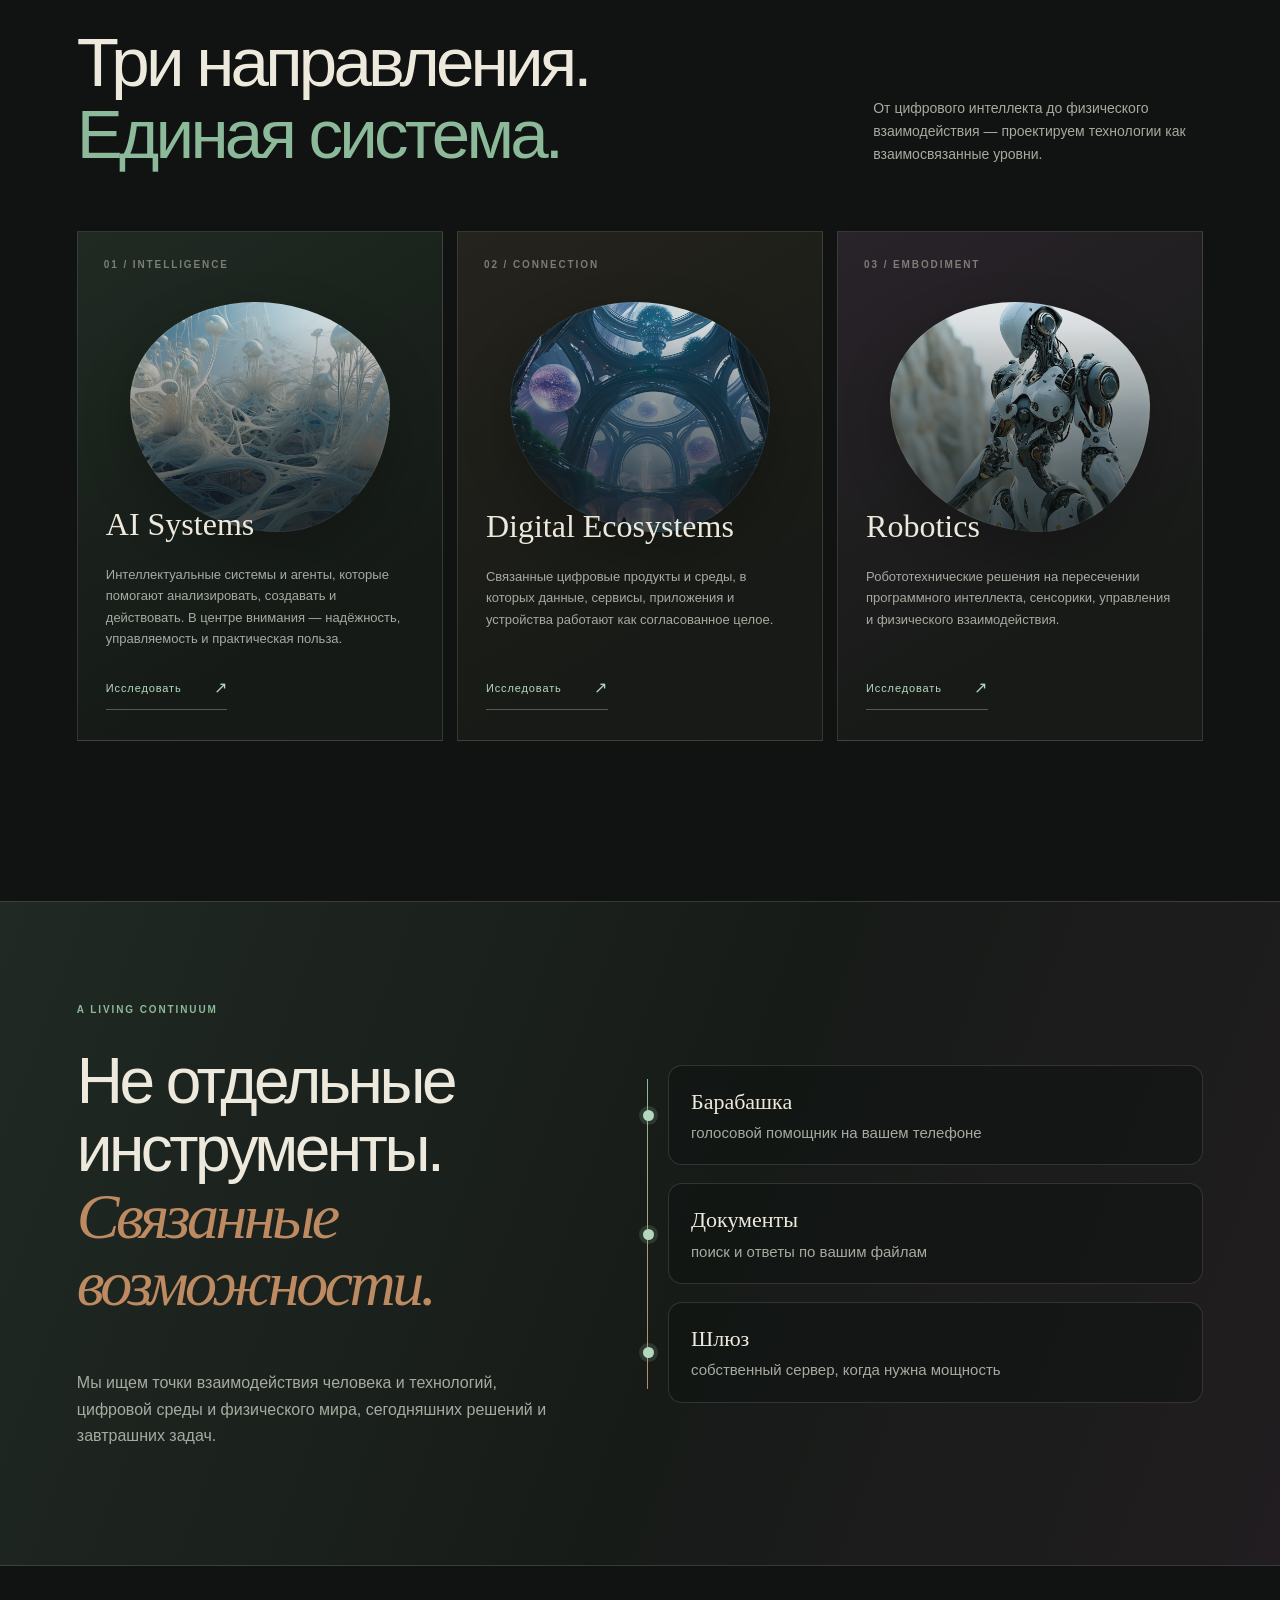
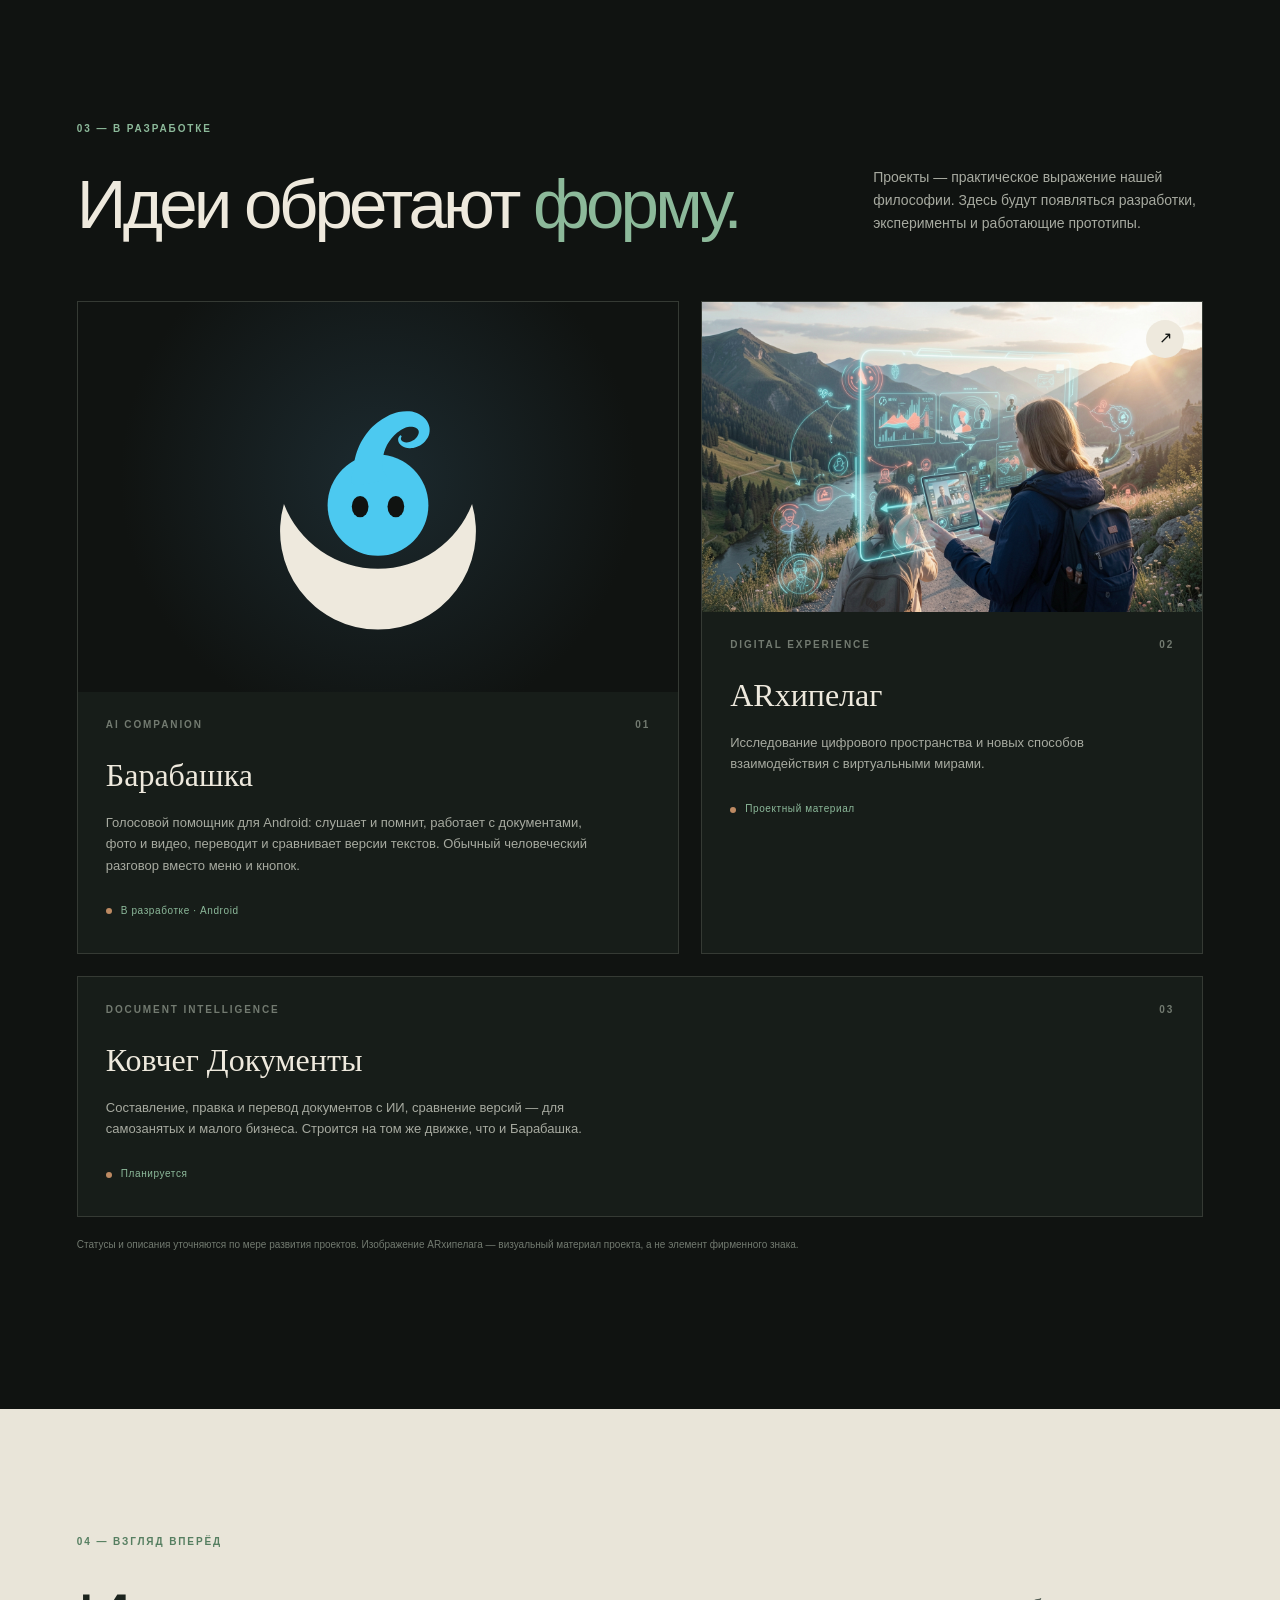
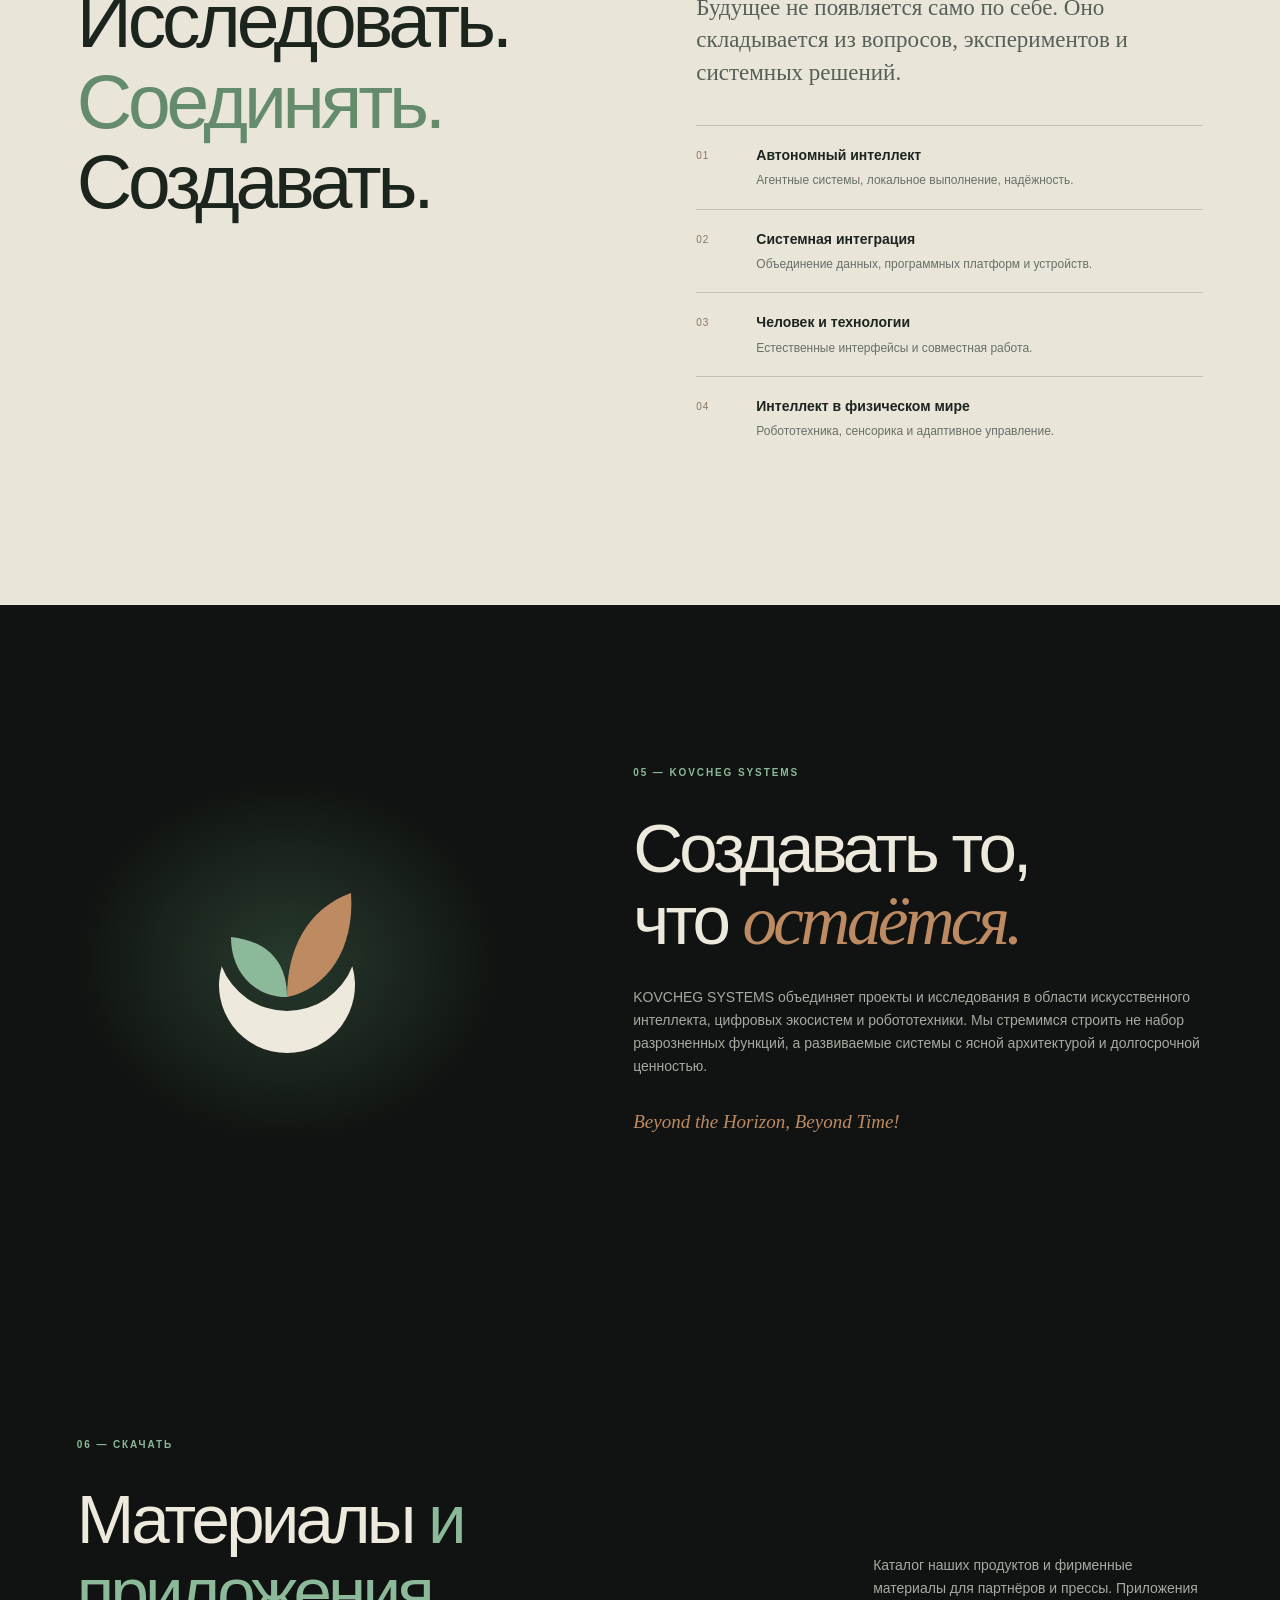
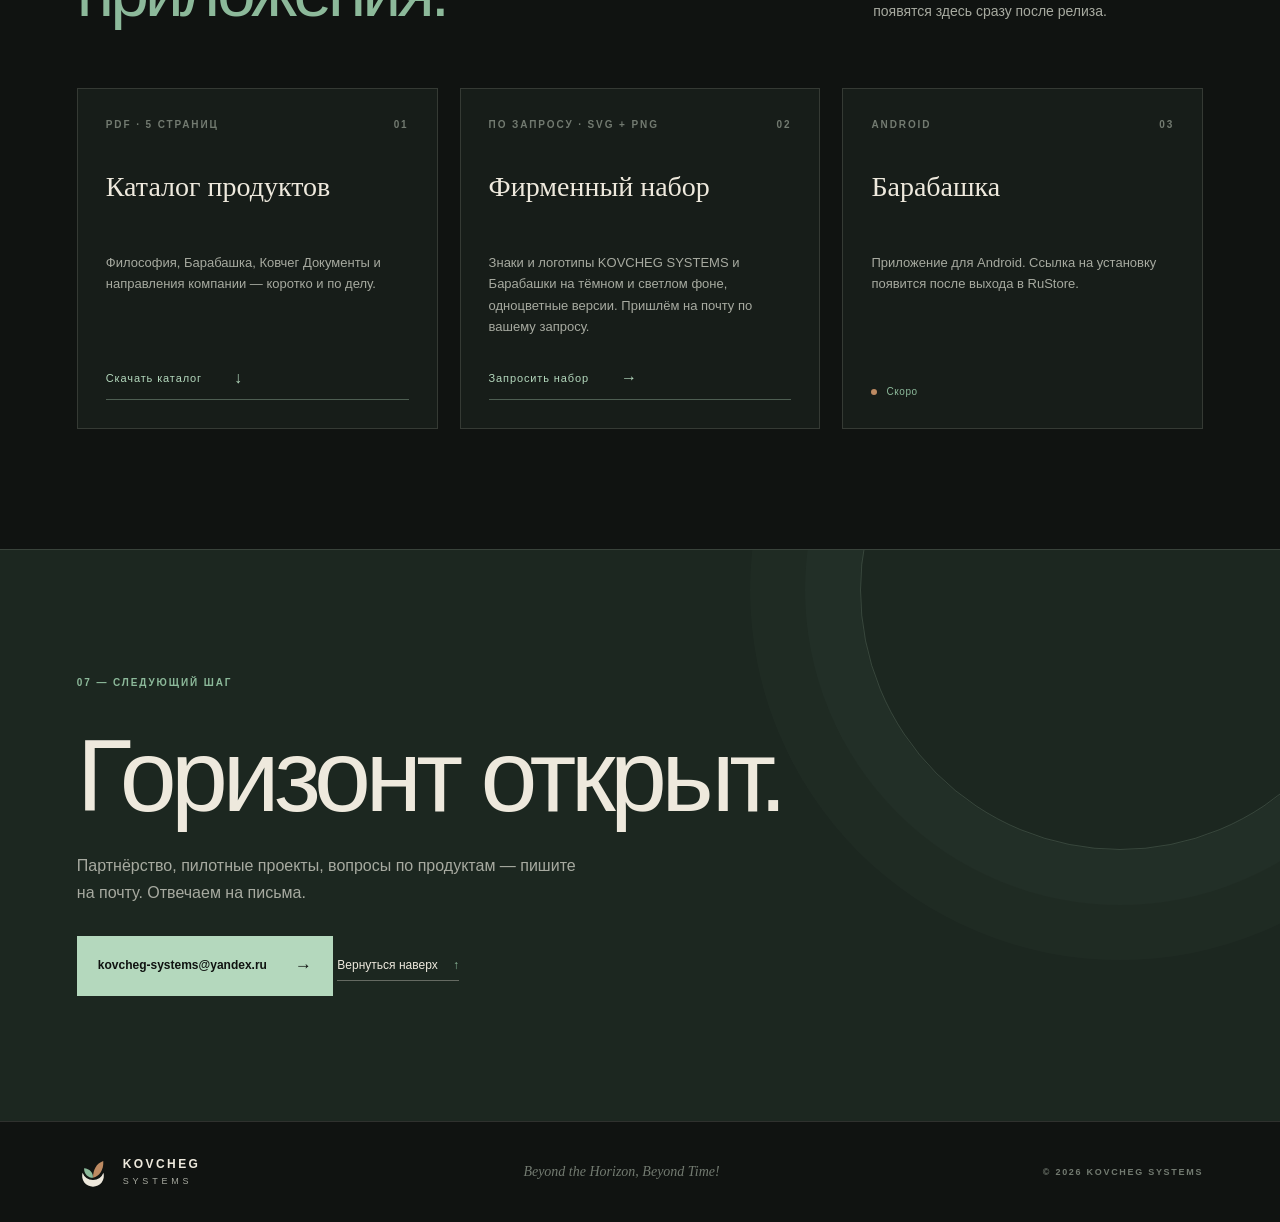
==== commit 590bb892: "Сайт: понятные визуалы вместо абстрактных пятен, почта Яндекс, нумерация блоков Co-Authored-By: Clau" ====
--- a/index.html
+++ b/index.html
@@ -121,13 +121,11 @@
         <h2 id="manifesto-title">Не отдельные инструменты.<br><em>Связанные возможности.</em></h2>
         <p>Мы ищем точки взаимодействия человека и технологий, цифровой среды и физического мира, сегодняшних решений и завтрашних задач.</p>
       </div>
-      <div class="manifesto-visual" aria-hidden="true">
-        <div class="continuum continuum-a"></div>
-        <div class="continuum continuum-b"></div>
-        <div class="continuum-core"></div>
-        <span class="visual-label label-top">HUMAN</span>
-        <span class="visual-label label-bottom">MACHINE</span>
-      </div>
+      <ol class="chain" aria-label="Как связаны наши продукты">
+        <li><b>Барабашка</b><span>голосовой помощник на вашем телефоне</span></li>
+        <li><b>Документы</b><span>поиск и ответы по вашим файлам</span></li>
+        <li><b>Шлюз</b><span>собственный сервер, когда нужна мощность</span></li>
+      </ol>
     </section>
 
     <section class="projects section-shell" id="projects" aria-labelledby="projects-title">
@@ -198,7 +196,7 @@
     </section>
 
     <section class="about section-shell" id="about" aria-labelledby="about-title">
-      <div class="about-mark reveal" aria-hidden="true"><i></i></div>
+      <div class="about-mark reveal"><img src="assets/brand/logo/mark.svg" alt="Знак KOVCHEG SYSTEMS" width="200" height="200"></div>
       <div class="about-copy reveal">
         <div class="section-kicker">05 — KOVCHEG SYSTEMS</div>
         <h2 id="about-title">Создавать то,<br>что <em>остаётся.</em></h2>
@@ -222,7 +220,7 @@
           <p>Философия, Барабашка, Ковчег Документы и направления компании — коротко и по делу.</p>
           <span class="arrow-link">Скачать каталог <span aria-hidden="true">↓</span></span>
         </a>
-        <a class="download-card reveal" href="mailto:stove1man@gmail.com?subject=%D0%97%D0%B0%D0%BF%D1%80%D0%BE%D1%81%20%D1%84%D0%B8%D1%80%D0%BC%D0%B5%D0%BD%D0%BD%D0%BE%D0%B3%D0%BE%20%D0%BD%D0%B0%D0%B1%D0%BE%D1%80%D0%B0%20KOVCHEG%20SYSTEMS&body=%D0%97%D0%B4%D1%80%D0%B0%D0%B2%D1%81%D1%82%D0%B2%D1%83%D0%B9%D1%82%D0%B5!%20%D0%9F%D1%80%D0%BE%D1%88%D1%83%20%D0%BF%D1%80%D0%B8%D1%81%D0%BB%D0%B0%D1%82%D1%8C%20%D1%84%D0%B8%D1%80%D0%BC%D0%B5%D0%BD%D0%BD%D1%8B%D0%B9%20%D0%BD%D0%B0%D0%B1%D0%BE%D1%80.%0A%D0%9E%D1%80%D0%B3%D0%B0%D0%BD%D0%B8%D0%B7%D0%B0%D1%86%D0%B8%D1%8F%20%D0%B8%20%D1%86%D0%B5%D0%BB%D1%8C%3A%20">
+        <a class="download-card reveal" href="mailto:kovcheg-systems@yandex.ru?subject=%D0%97%D0%B0%D0%BF%D1%80%D0%BE%D1%81%20%D1%84%D0%B8%D1%80%D0%BC%D0%B5%D0%BD%D0%BD%D0%BE%D0%B3%D0%BE%20%D0%BD%D0%B0%D0%B1%D0%BE%D1%80%D0%B0%20KOVCHEG%20SYSTEMS&body=%D0%97%D0%B4%D1%80%D0%B0%D0%B2%D1%81%D1%82%D0%B2%D1%83%D0%B9%D1%82%D0%B5!%20%D0%9F%D1%80%D0%BE%D1%88%D1%83%20%D0%BF%D1%80%D0%B8%D1%81%D0%BB%D0%B0%D1%82%D1%8C%20%D1%84%D0%B8%D1%80%D0%BC%D0%B5%D0%BD%D0%BD%D1%8B%D0%B9%20%D0%BD%D0%B0%D0%B1%D0%BE%D1%80.%0A%D0%9E%D1%80%D0%B3%D0%B0%D0%BD%D0%B8%D0%B7%D0%B0%D1%86%D0%B8%D1%8F%20%D0%B8%20%D1%86%D0%B5%D0%BB%D1%8C%3A%20">
           <span class="project-meta"><span>ПО ЗАПРОСУ · SVG + PNG</span><span>02</span></span>
           <h3>Фирменный набор</h3>
           <p>Знаки и логотипы KOVCHEG SYSTEMS и Барабашки на тёмном и светлом фоне, одноцветные версии. Пришлём на почту по вашему запросу.</p>
@@ -239,10 +237,10 @@
 
     <section class="contact-section" id="contacts" aria-labelledby="contacts-title">
       <div class="contact-inner section-shell reveal">
-        <div class="section-kicker">06 — СЛЕДУЮЩИЙ ШАГ</div>
+        <div class="section-kicker">07 — СЛЕДУЮЩИЙ ШАГ</div>
         <h2 id="contacts-title">Горизонт открыт.</h2>
         <p>Партнёрство, пилотные проекты, вопросы по продуктам — пишите на почту. Отвечаем на письма.</p>
-        <a class="button button-primary" href="mailto:stove1man@gmail.com?subject=KOVCHEG%20SYSTEMS">stove1man@gmail.com <span aria-hidden="true">→</span></a>
+        <a class="button button-primary" href="mailto:kovcheg-systems@yandex.ru?subject=KOVCHEG%20SYSTEMS">kovcheg-systems@yandex.ru <span aria-hidden="true">→</span></a>
         <a class="text-link" href="#top">Вернуться наверх <span aria-hidden="true">↑</span></a>
       </div>
       <div class="contact-orb" aria-hidden="true"></div>
--- a/styles.css
+++ b/styles.css
@@ -183,13 +183,12 @@
 .manifesto-text h2 { font-size: clamp(38px, 5vw, 66px); }
 .manifesto-text h2 em { color: var(--copper); }
 .manifesto-text p { max-width: 490px; color: var(--muted); }
-.manifesto-visual { position: relative; height: 420px; }
-.continuum { position: absolute; width: 360px; height: 430px; top: 0; left: 50%; border: 1px solid rgba(180,216,189,.42); border-radius: 48% 52% 38% 62% / 52% 43% 57% 48%; transform: translateX(-50%) rotate(28deg); }
-.continuum-b { width: 260px; height: 430px; border-color: rgba(189,138,98,.55); transform: translateX(-50%) rotate(-31deg); }
-.continuum-core { position: absolute; width: 112px; height: 112px; top: 155px; left: 50%; transform: translateX(-50%) rotate(45deg); border-radius: 50% 10% 50% 10%; background: radial-gradient(circle at 35% 30%, #e3e7d1, #84a98d 48%, #355642 78%); box-shadow: 0 0 75px rgba(140,185,154,.24); }
-.visual-label { position: absolute; font-size: 9px; letter-spacing: .25em; color: rgba(238,233,221,.48); }
-.label-top { top: 35px; left: 12%; }
-.label-bottom { bottom: 25px; right: 10%; }
+.chain { list-style: none; margin: 0; padding: 0 0 0 28px; position: relative; display: grid; gap: 18px; }
+.chain::before { content: ""; position: absolute; left: 7px; top: 14px; bottom: 14px; width: 1px; background: linear-gradient(var(--emerald), var(--copper)); }
+.chain li { position: relative; padding: 18px 22px; border: 1px solid var(--line); border-radius: 14px; background: rgba(16,19,17,.55); }
+.chain li::before { content: ""; position: absolute; left: -26px; top: 50%; width: 11px; height: 11px; margin-top: -5px; border-radius: 50%; background: var(--emerald-bright); box-shadow: 0 0 0 4px rgba(140,185,154,.18); }
+.chain b { display: block; font-family: var(--serif); font-size: 22px; font-weight: 400; }
+.chain span { color: var(--muted); font-size: 15px; }
 
 /* Projects */
 .projects { padding-block: 155px; }
@@ -228,10 +227,8 @@
 
 /* About */
 .about { display: grid; grid-template-columns: .85fr 1.15fr; gap: 12%; align-items: center; padding-block: 160px; }
-.about-mark { height: 360px; position: relative; display: grid; place-items: center; overflow: hidden; background: radial-gradient(ellipse, #27392d 0%, #19221b 45%, transparent 72%); }
-.about-mark::before, .about-mark::after { content: ""; position: absolute; width: 230px; height: 300px; border: 1px solid rgba(180,216,189,.38); border-radius: 48% 52% 65% 35%; transform: rotate(34deg); }
-.about-mark::after { width: 170px; height: 260px; border-color: rgba(189,138,98,.55); transform: rotate(-34deg); }
-.about-mark i { position: absolute; width: 70px; height: 70px; background: radial-gradient(circle at 35% 35%, #d5e4cf, #71967a 65%, #36533e); border-radius: 55% 45% 60% 40%; box-shadow: 0 0 50px rgba(140,185,154,.25); }
+.about-mark { height: 360px; display: grid; place-items: center; background: radial-gradient(ellipse, #27392d 0%, #19221b 45%, transparent 72%); }
+.about-mark img { width: 200px; height: 200px; }
 .about-copy h2 { margin-bottom: 28px; }
 .about-copy > p:not(.about-phrase) { color: var(--muted); font-size: 14px; max-width: 590px; }
 .about-phrase { color: var(--copper); font-family: var(--serif); font-style: italic; font-size: 19px; margin-top: 28px; }
@@ -273,8 +270,6 @@
   .direction-card { min-height: 500px; }
   .card-body { padding-inline: 20px; }
   .manifesto { grid-template-columns: 1.1fr .9fr; }
-  .continuum { width: 280px; height: 360px; }
-  .continuum-b { width: 210px; height: 360px; }
   .research-layout { gap: 6%; }
   .about { gap: 7%; }
 }
@@ -318,10 +313,6 @@
   .manifesto { display: block; padding-block: 90px 60px; }
   .manifesto-text { margin: 0; }
   .manifesto-text h2 { font-size: 46px; }
-  .manifesto-visual { height: 310px; margin-top: 30px; }
-  .continuum { width: 230px; height: 300px; }
-  .continuum-b { width: 170px; height: 300px; }
-  .continuum-core { top: 110px; width: 85px; height: 85px; }
   .projects { padding-block: 100px; }
   .project-grid { grid-template-columns: 1fr; gap: 18px; }
   .project-feature .project-image, .project-image { height: 260px; }
@@ -332,8 +323,7 @@
   .research-lead { font-size: 20px; }
   .about { grid-template-columns: 1fr; gap: 38px; padding-block: 100px; }
   .about-mark { height: 280px; }
-  .about-mark::before { width: 190px; height: 240px; }
-  .about-mark::after { width: 140px; height: 210px; }
+  .about-mark img { width: 150px; height: 150px; }
   .about-copy h2 { font-size: 52px; }
   .contact-section { padding-block: 90px; }
   .contact-inner h2 { font-size: 62px; }
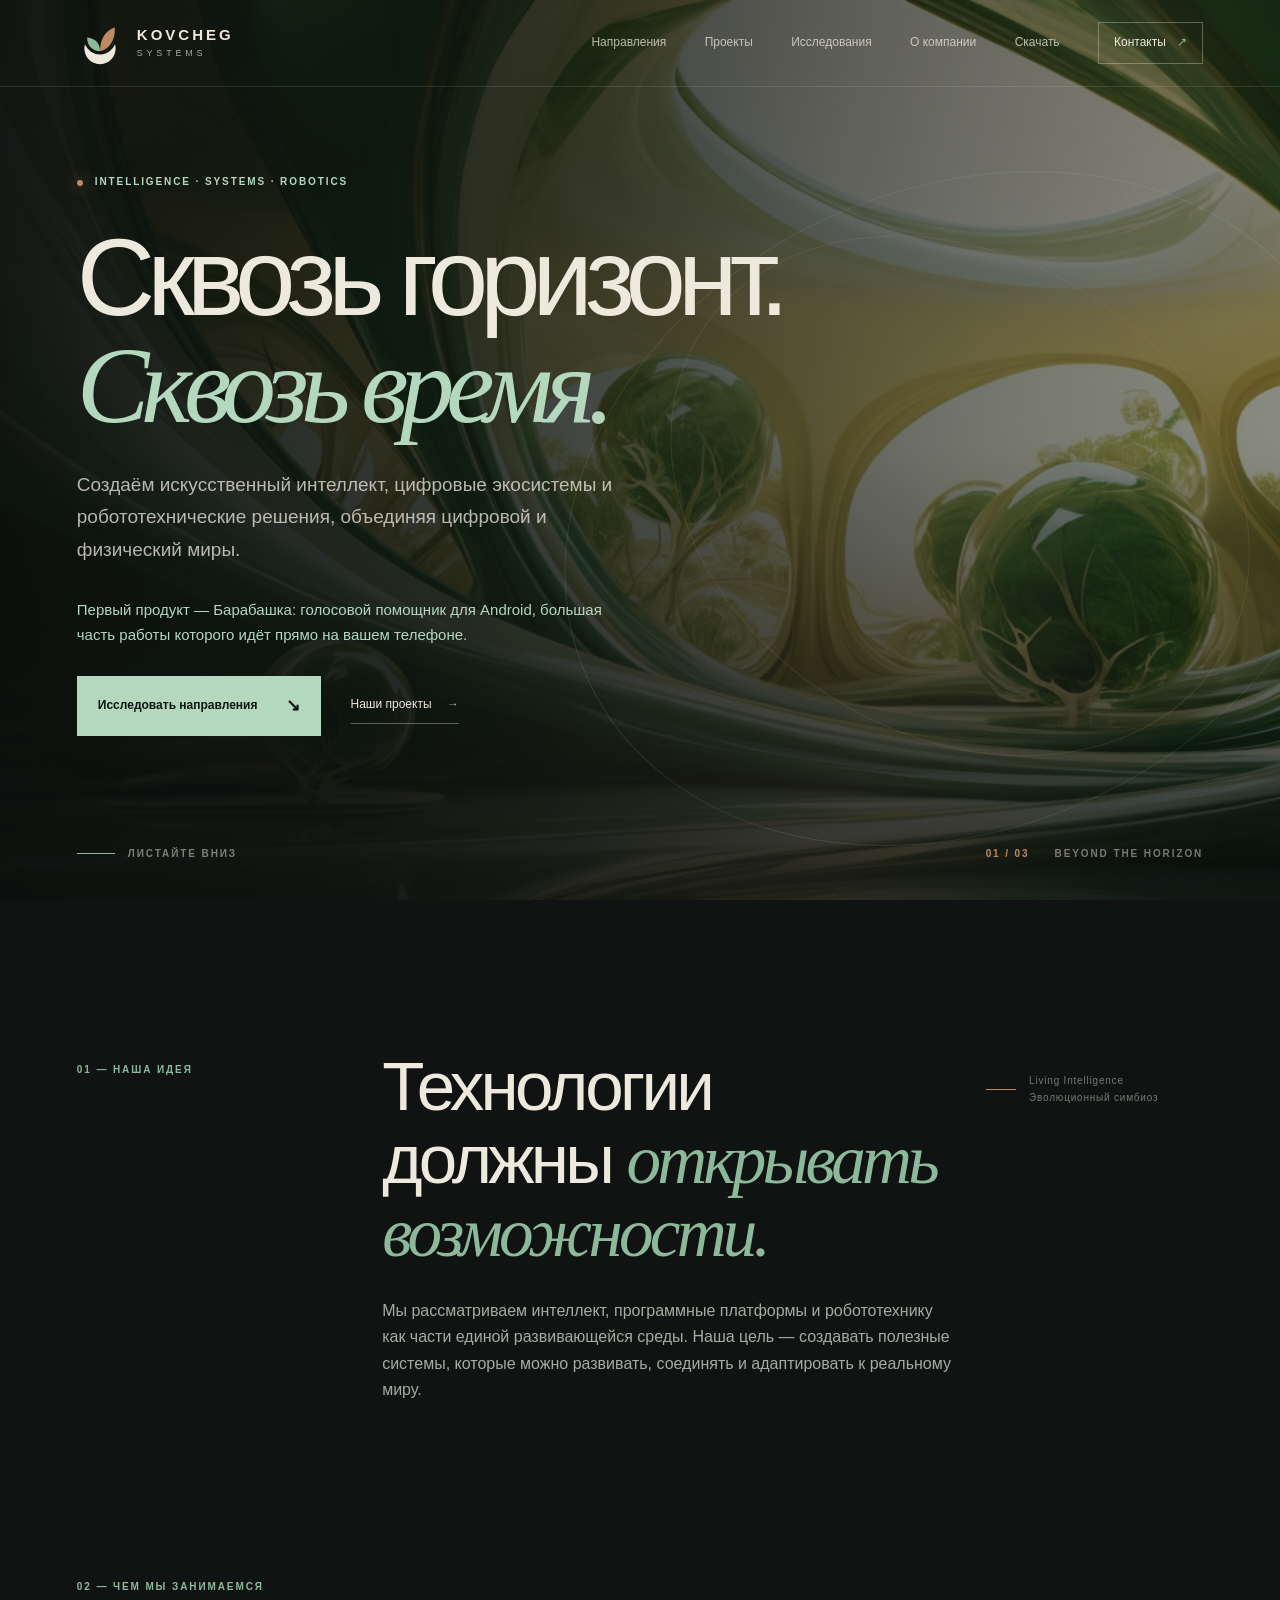
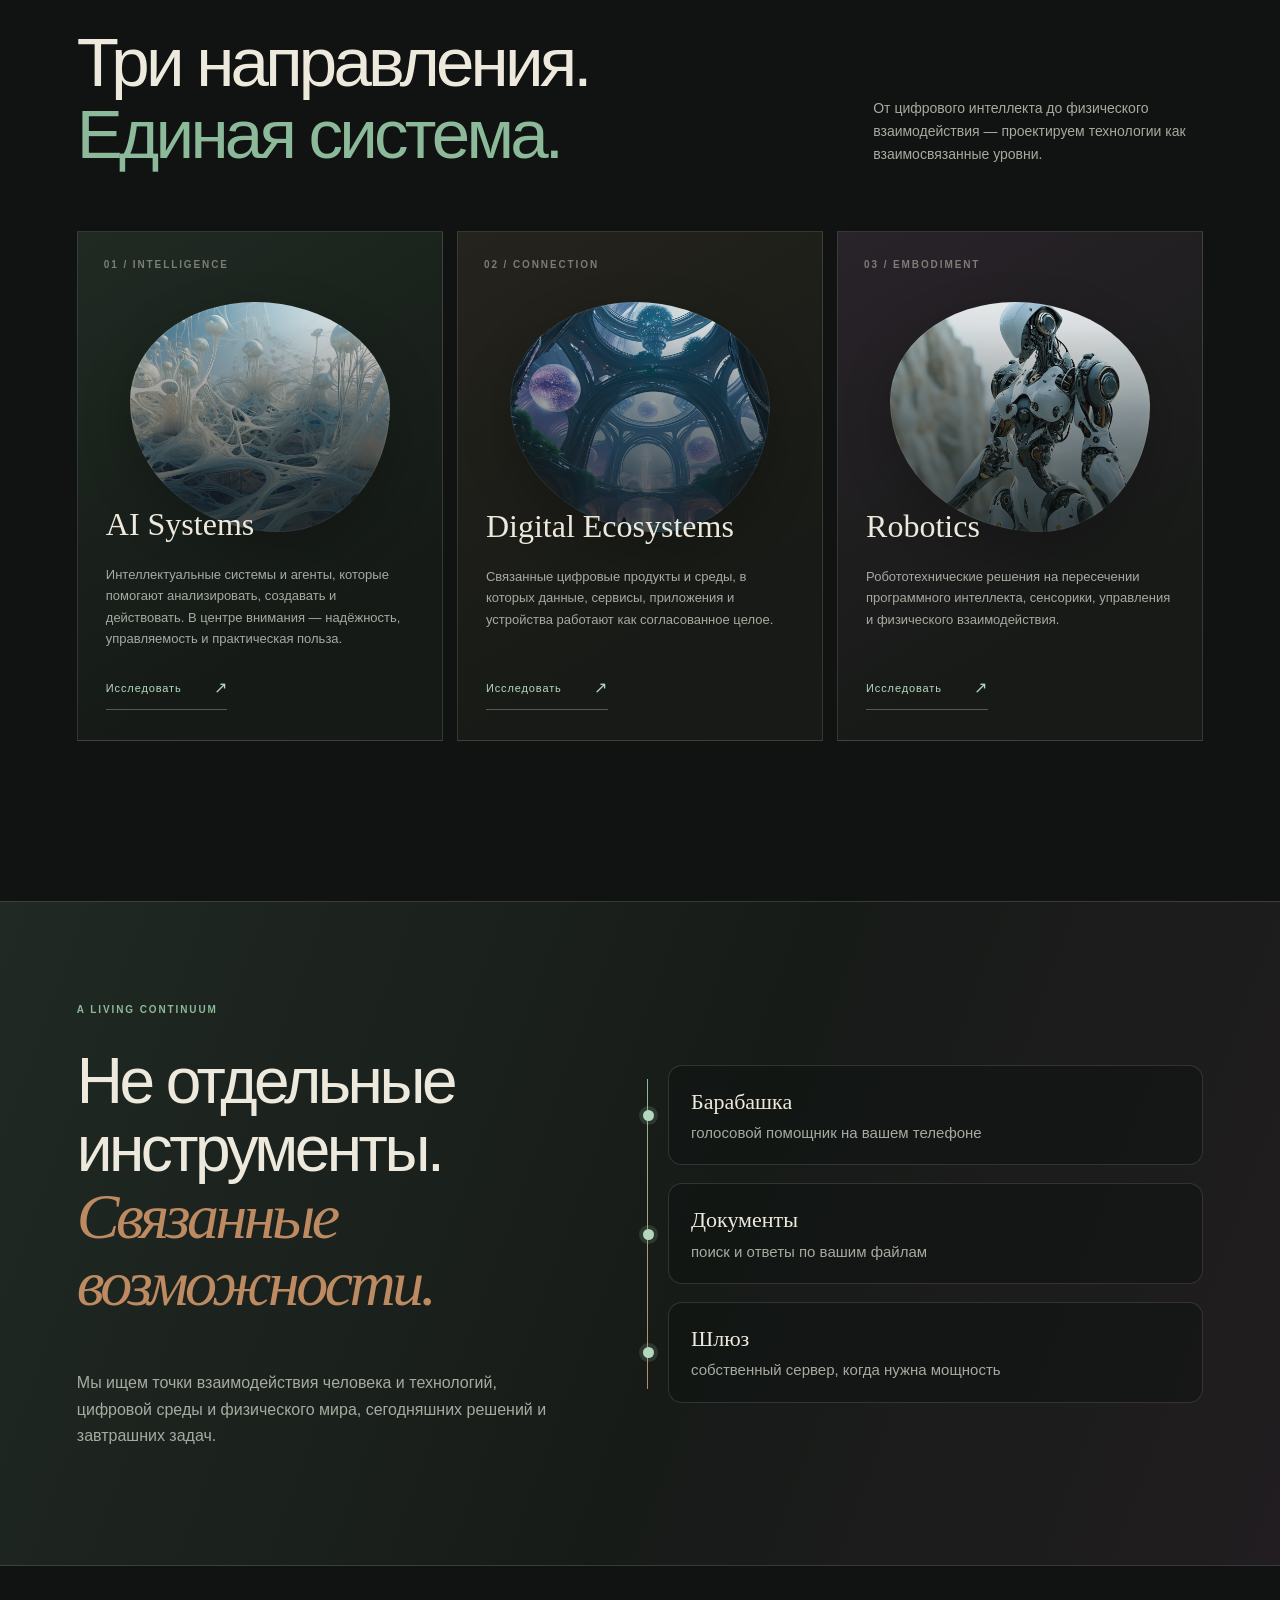
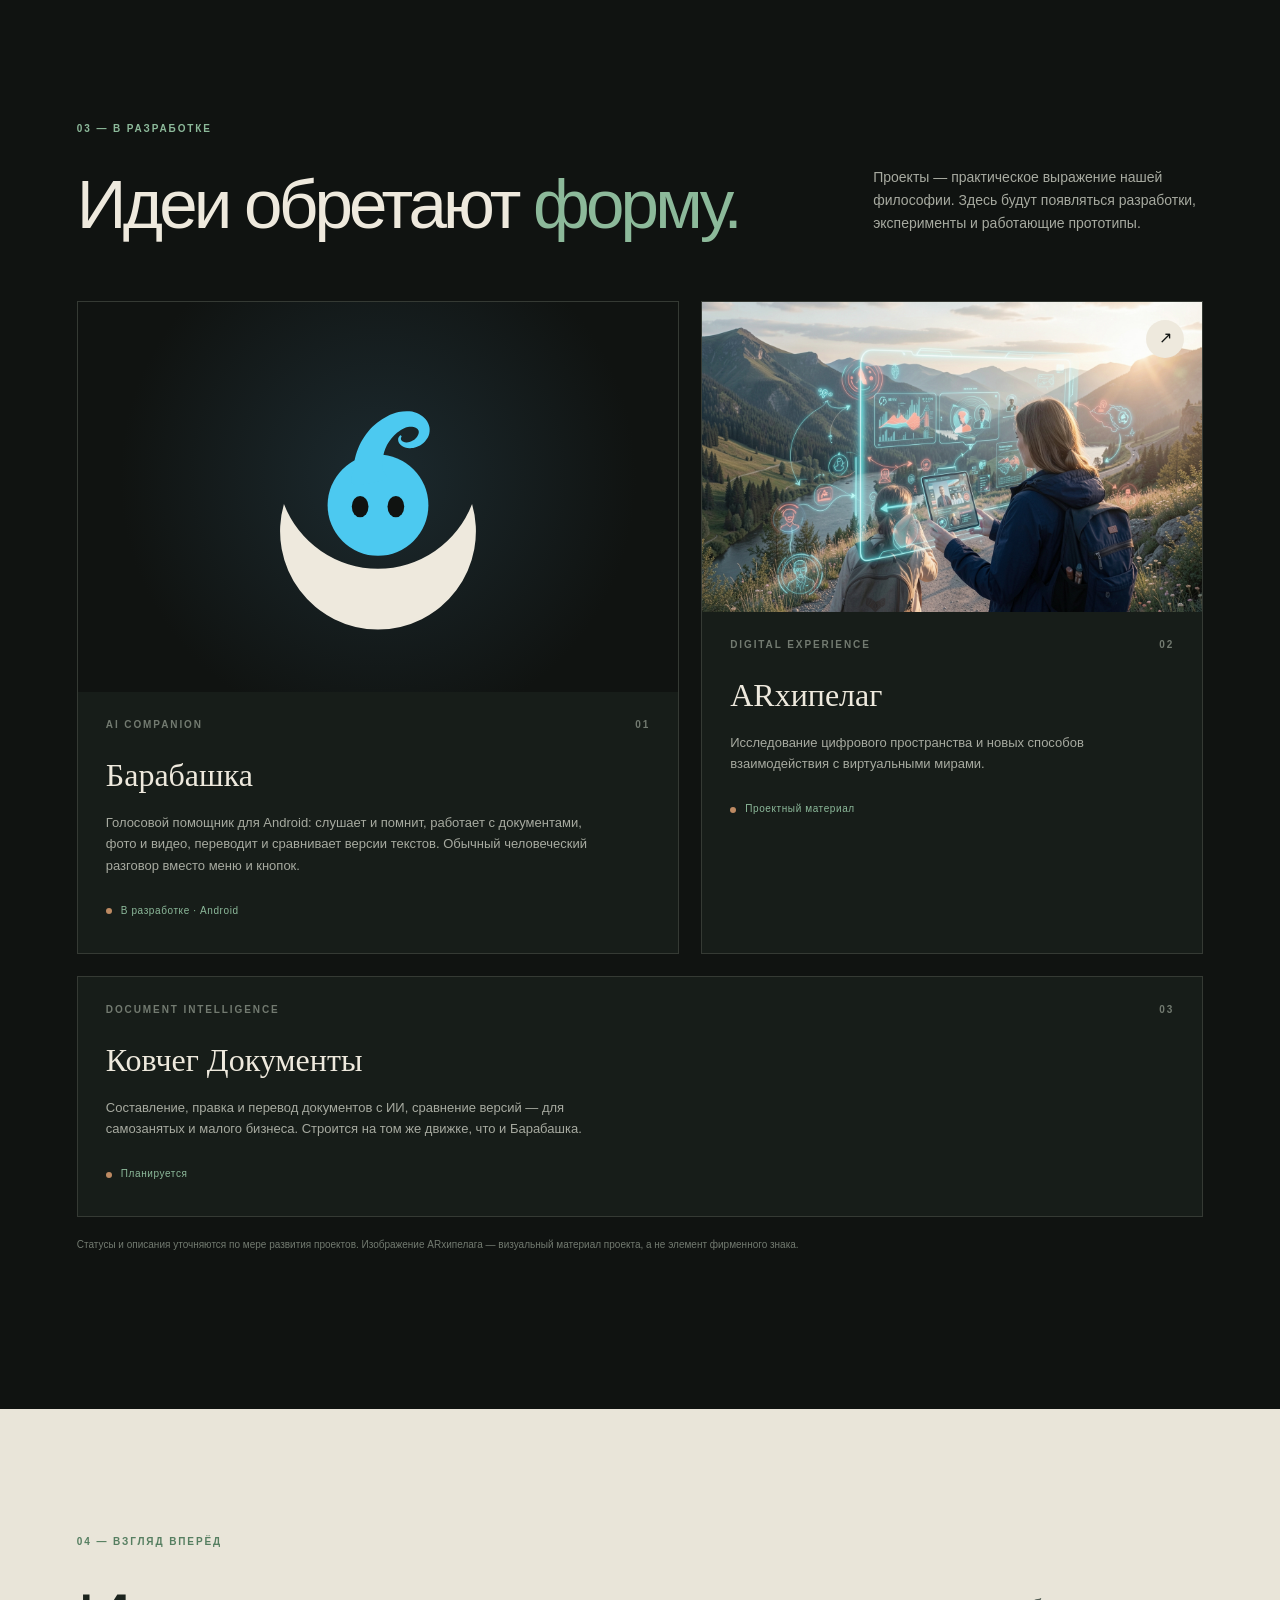
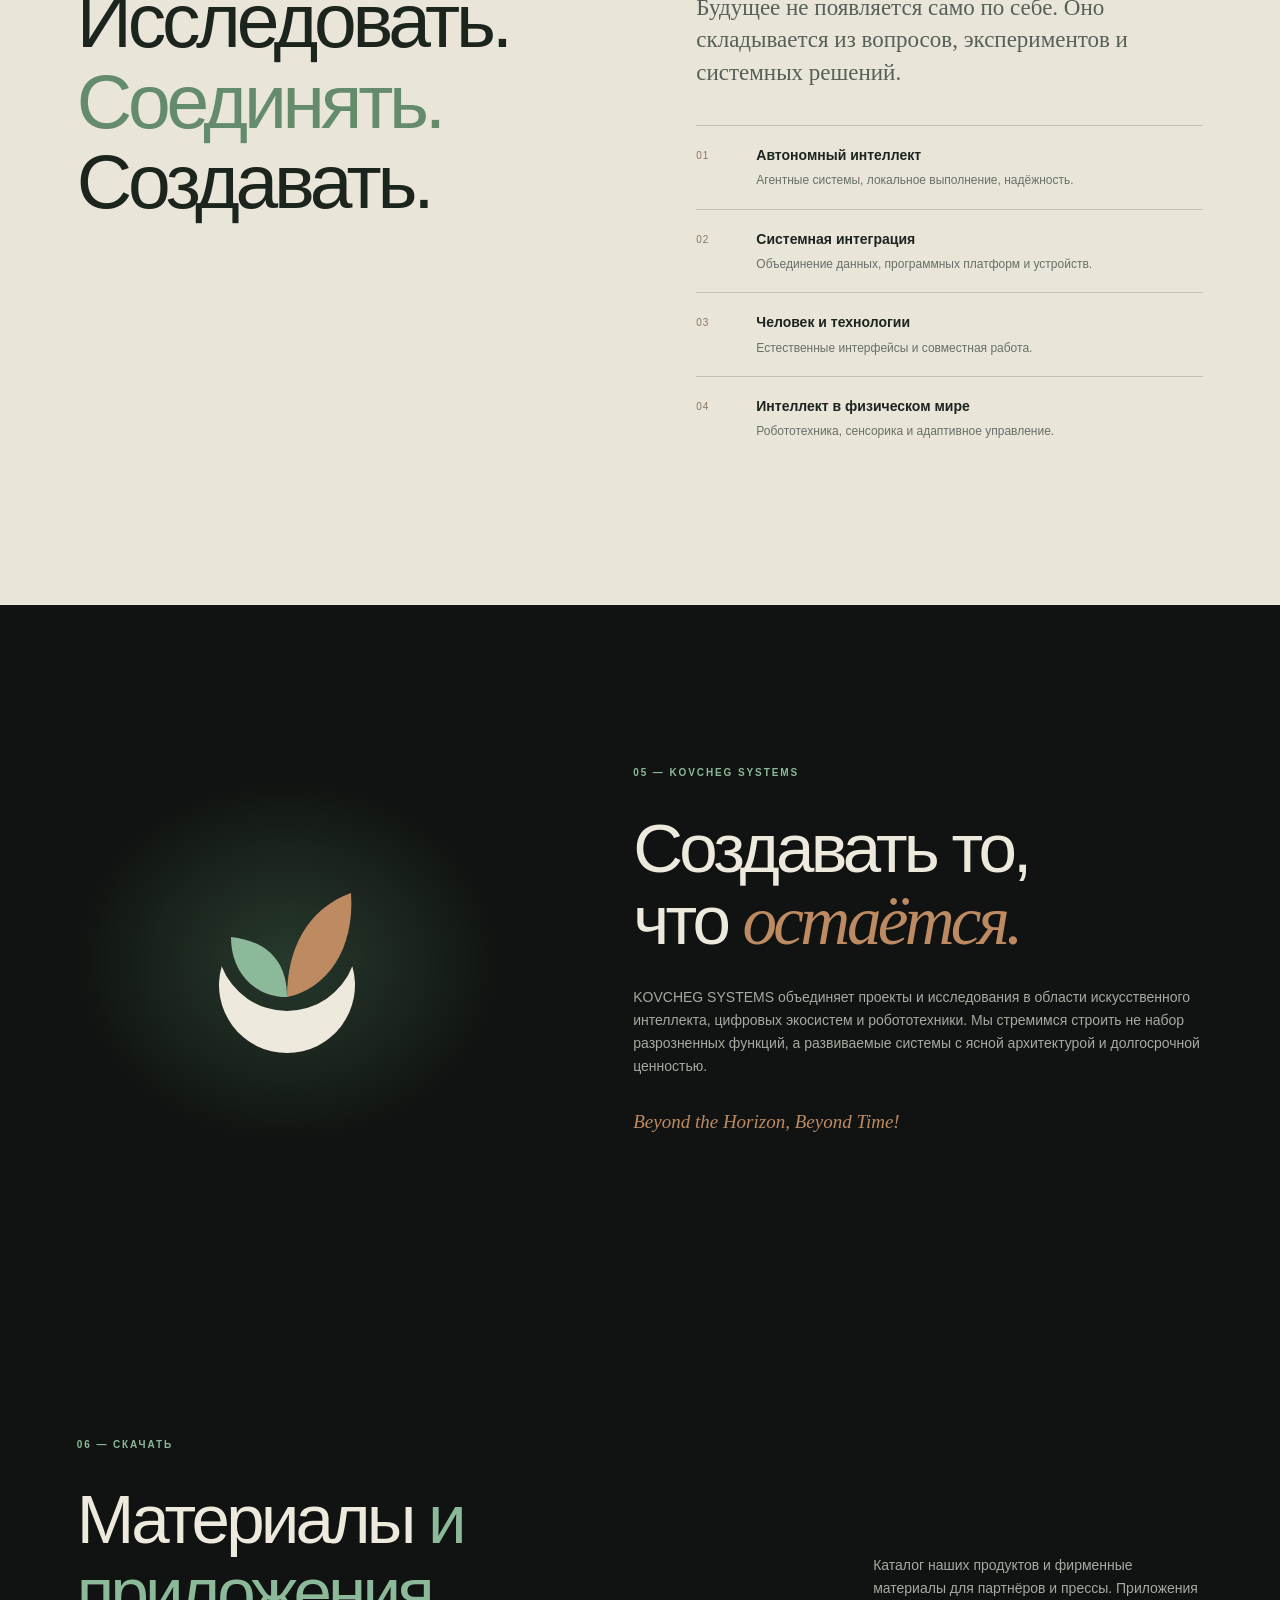
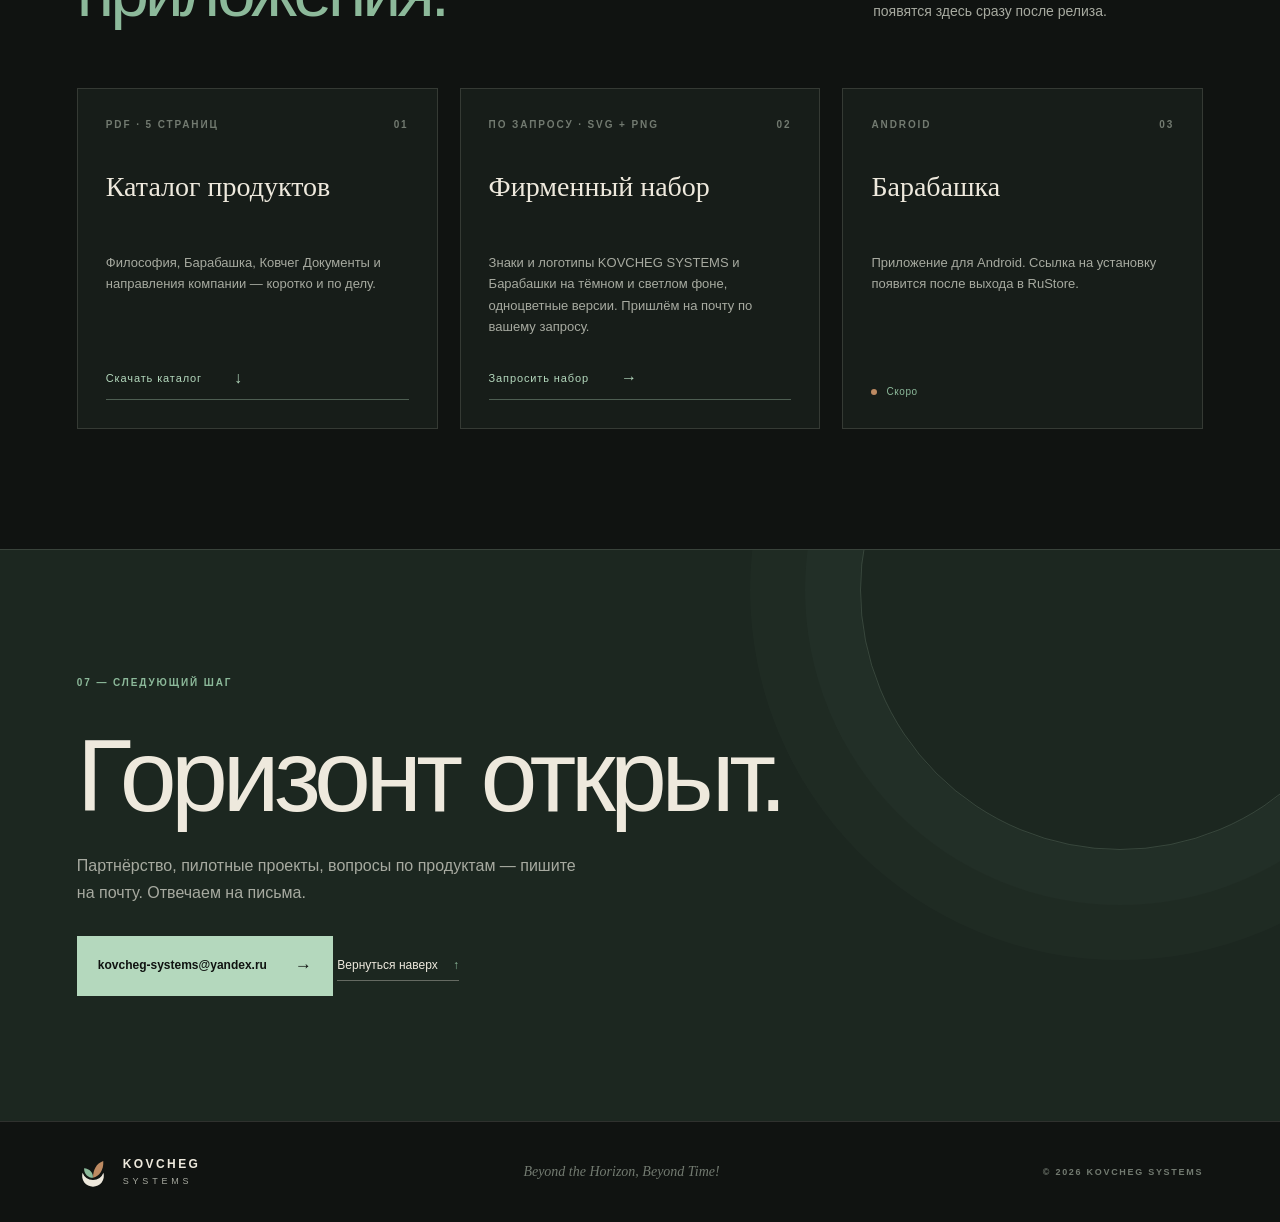
==== commit 4166b4de: "Сайт: строка про Барабашку на первом экране, чек-лист актуальности Co-Authored-By: Claude Sonnet 5.5" ====
--- a/index.html
+++ b/index.html
@@ -55,6 +55,7 @@
         <p class="eyebrow"><span class="eyebrow-dot"></span> INTELLIGENCE · SYSTEMS · ROBOTICS</p>
         <h1 id="hero-title">Сквозь горизонт.<br><em>Сквозь время.</em></h1>
         <p class="hero-lead">Создаём искусственный интеллект, цифровые экосистемы и робототехнические решения, объединяя цифровой и физический миры.</p>
+        <p class="hero-note">Первый продукт — Барабашка: голосовой помощник для Android, большая часть работы которого идёт прямо на вашем телефоне.</p>
         <div class="hero-actions">
           <a class="button button-primary" href="#directions">Исследовать направления <span aria-hidden="true">↘</span></a>
           <a class="text-link" href="#projects">Наши проекты <span aria-hidden="true">→</span></a>
--- a/styles.css
+++ b/styles.css
@@ -347,3 +347,5 @@
 .m-hull { fill: var(--ivory); }
 .m-leaf-a { fill: var(--emerald); }
 .m-leaf-b { fill: var(--copper); }
+
+.hero-note { max-width: 560px; margin: -6px 0 28px; color: var(--emerald-bright); font-size: 15px; }
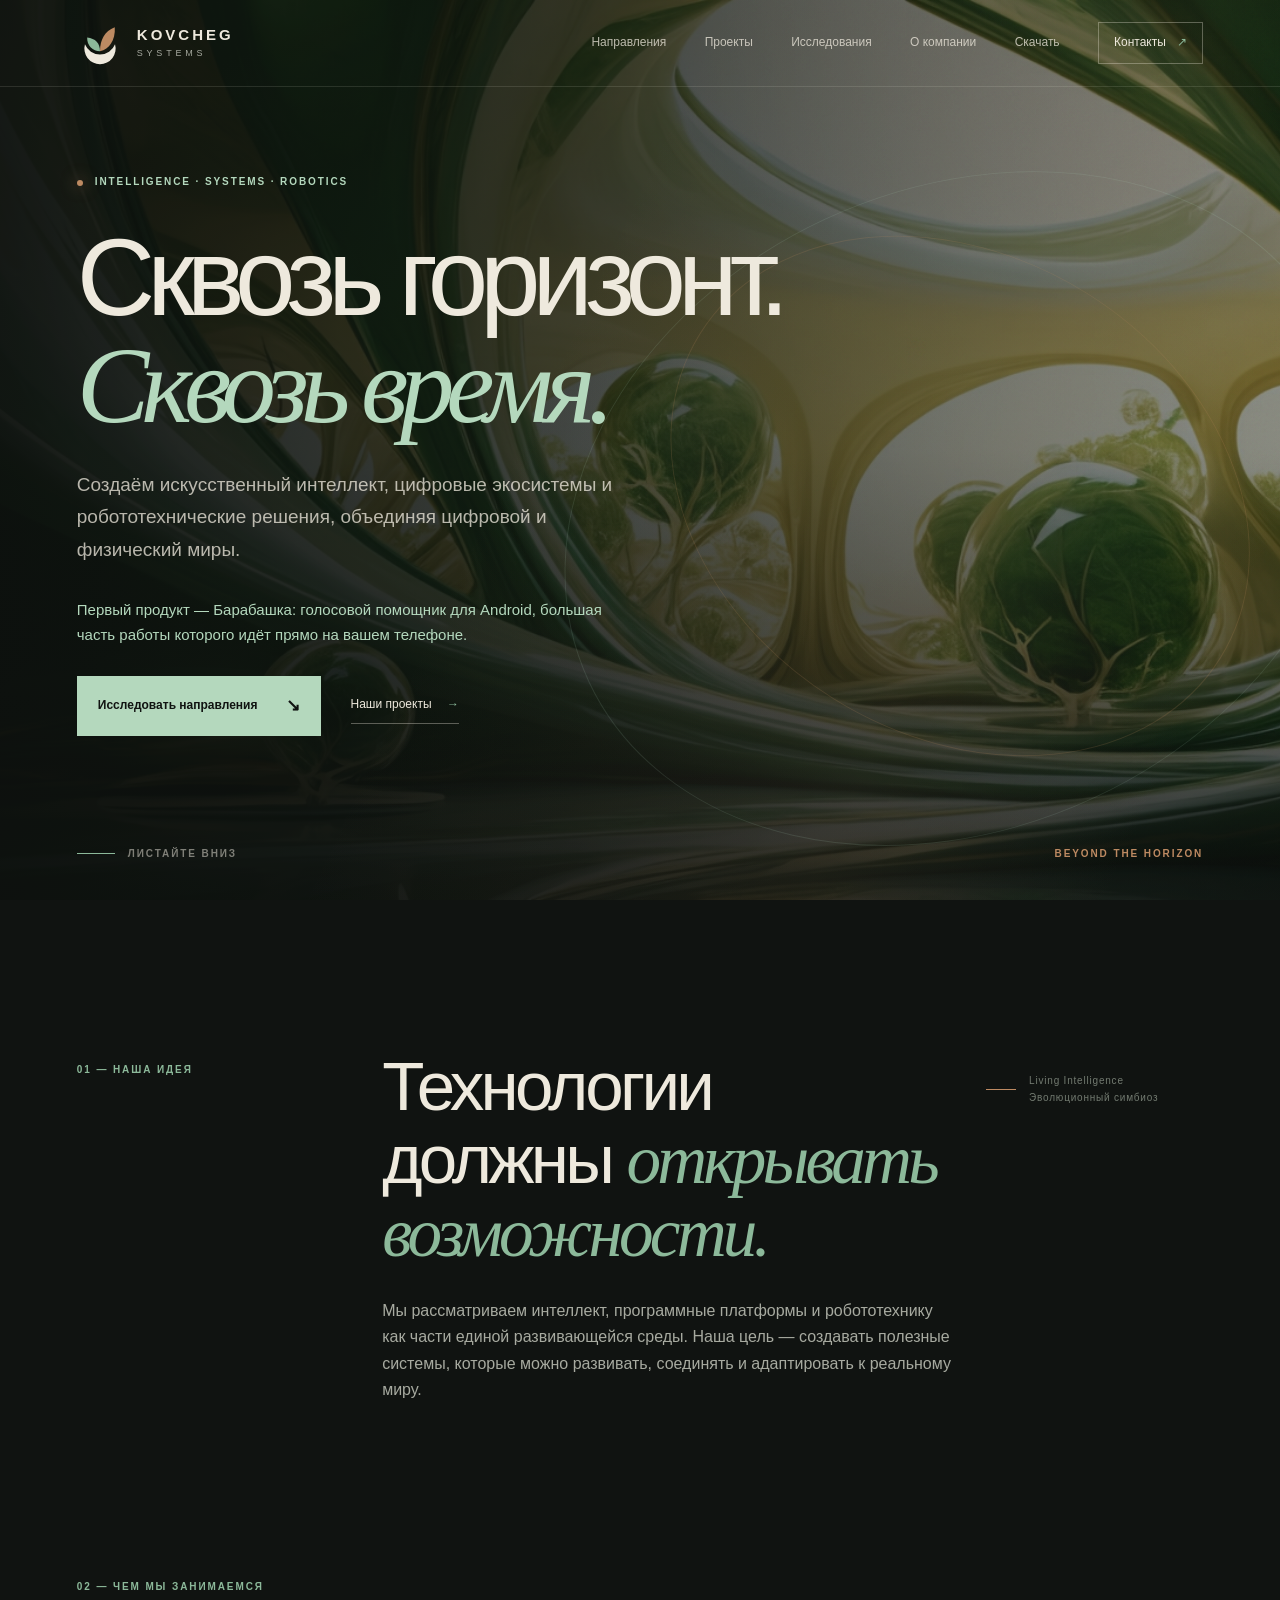
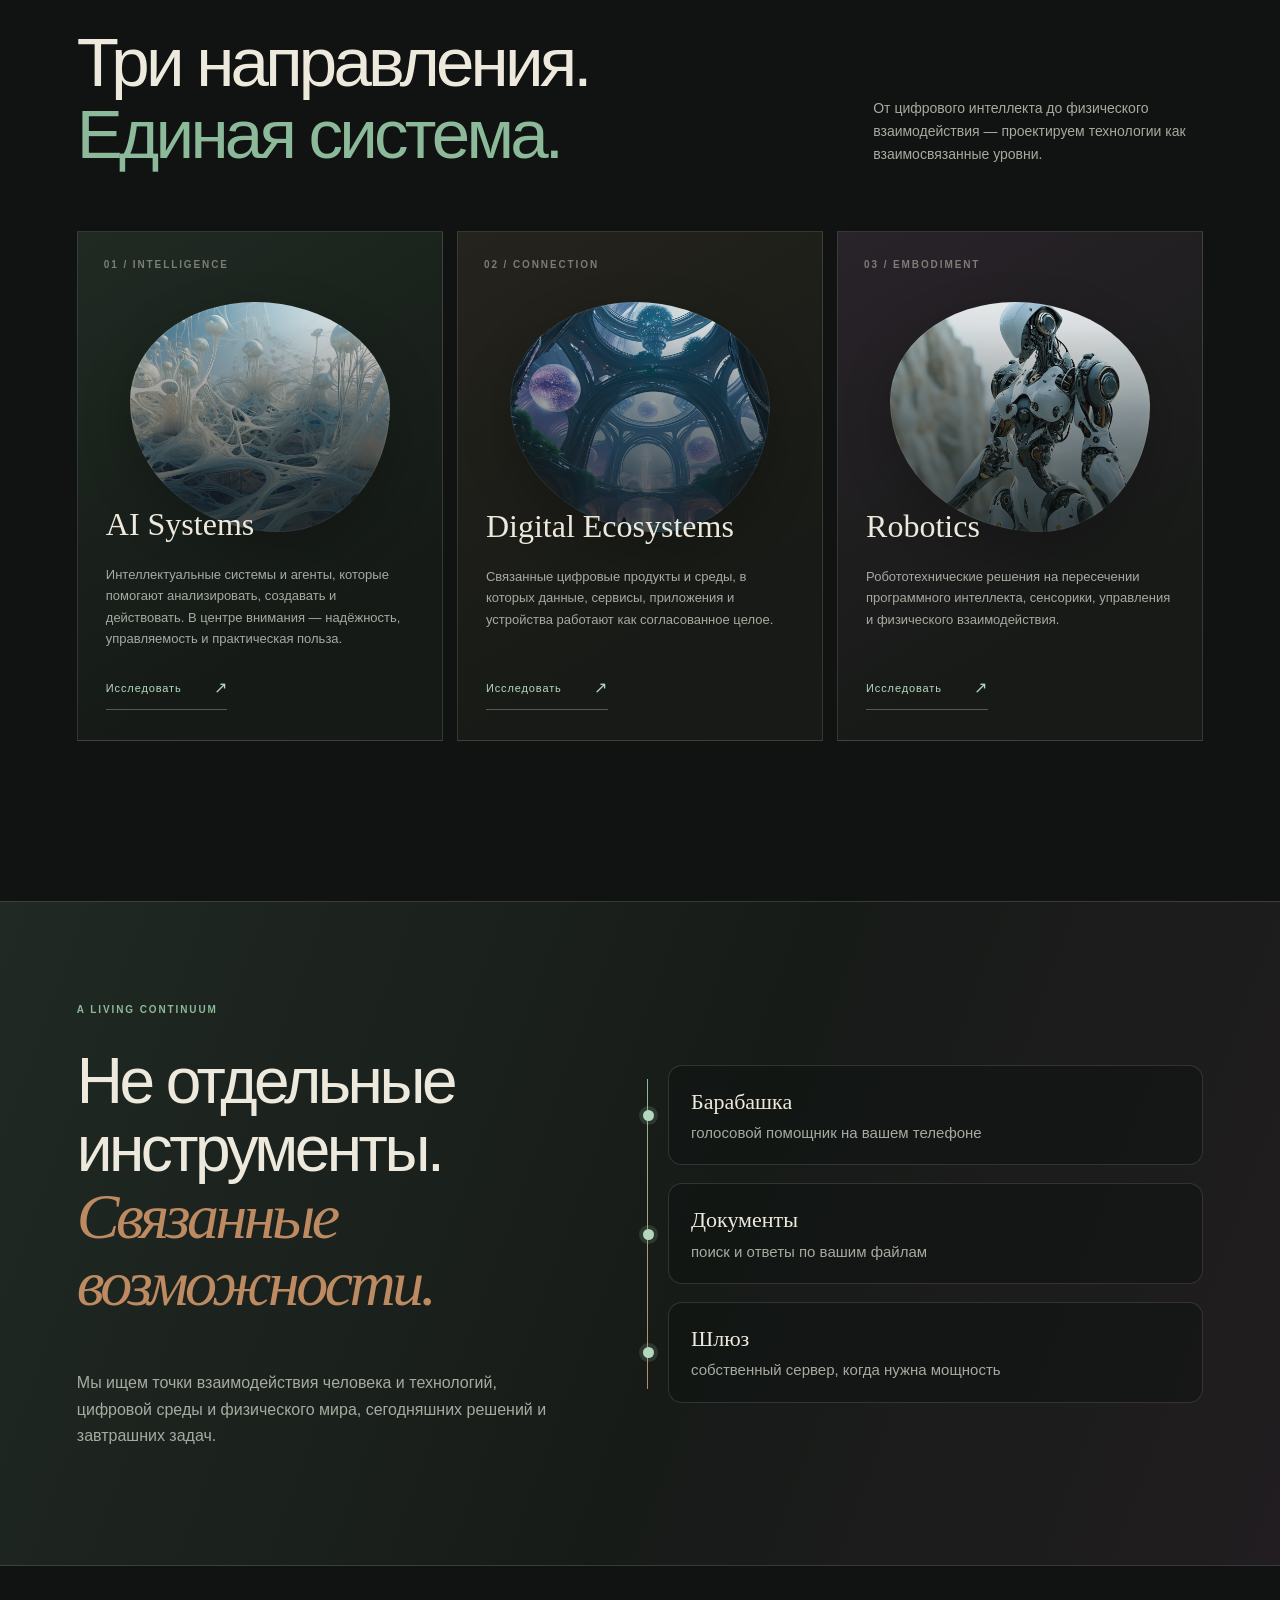
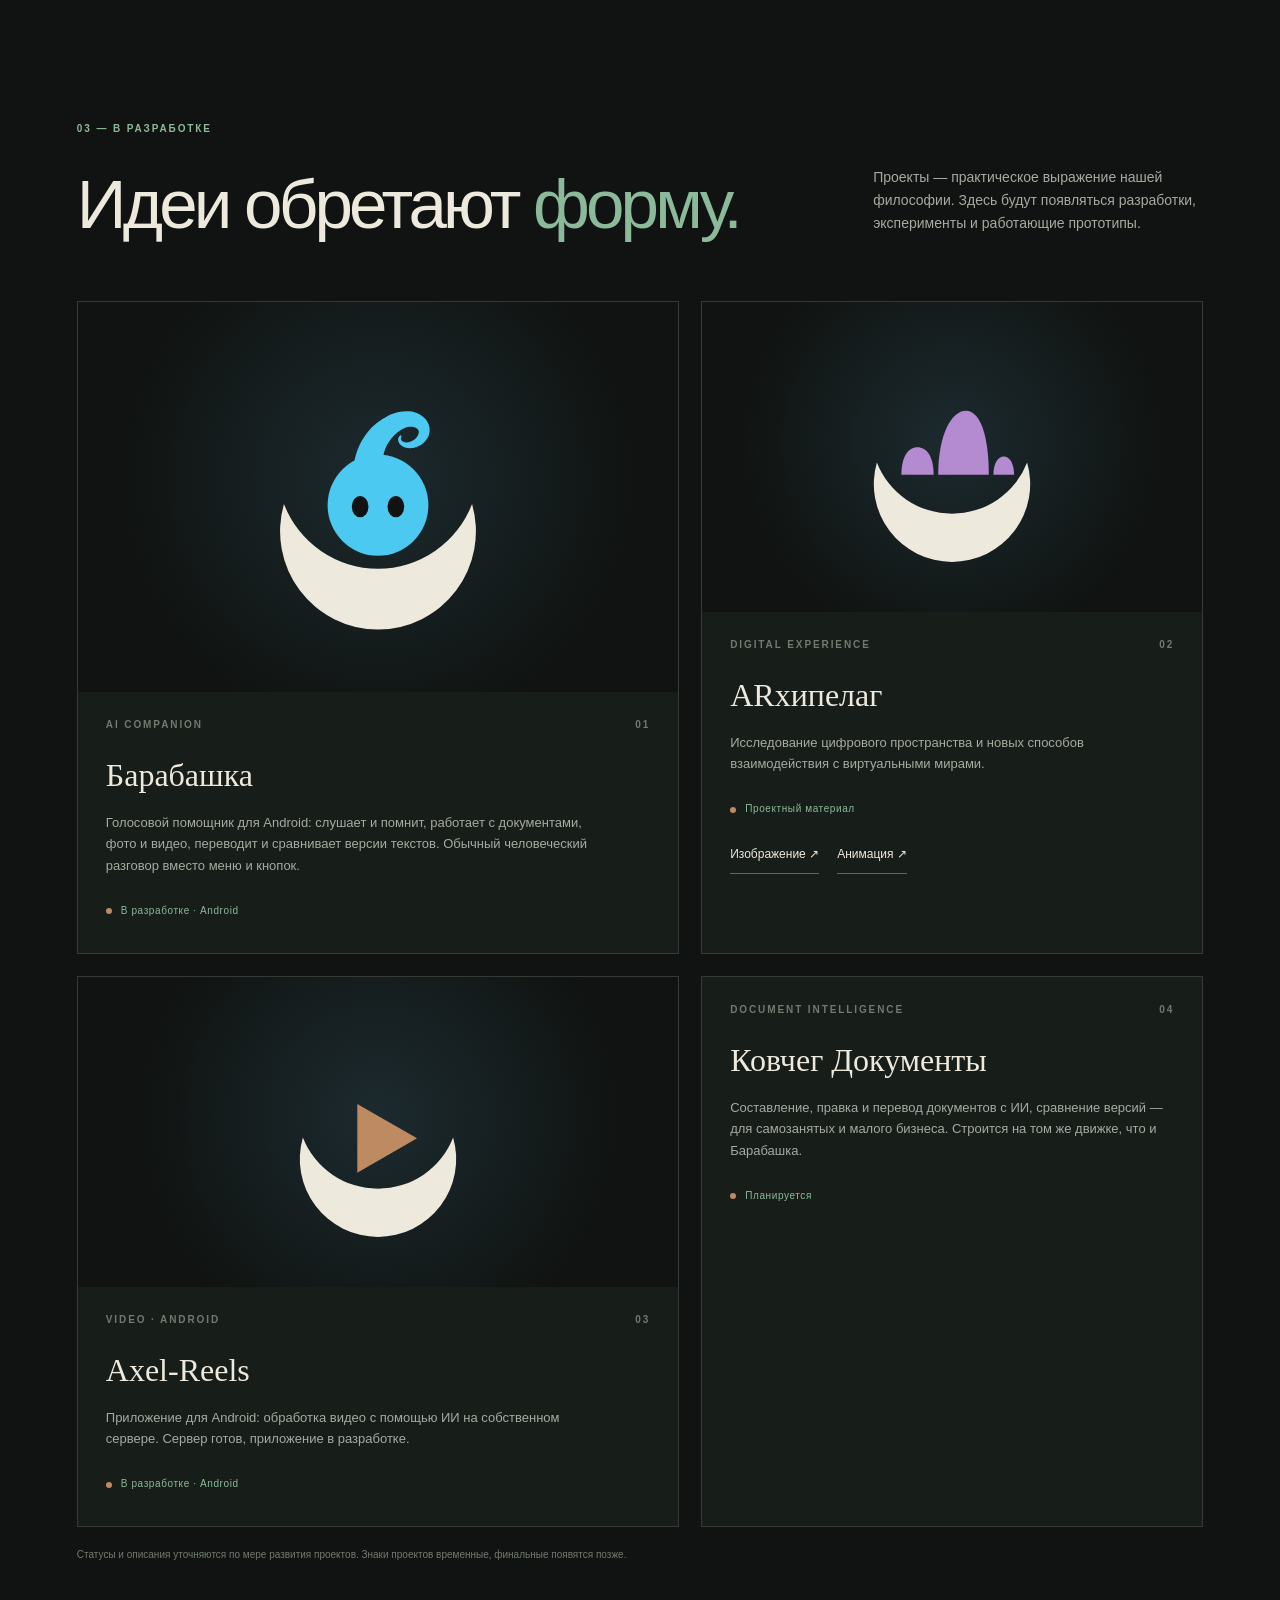
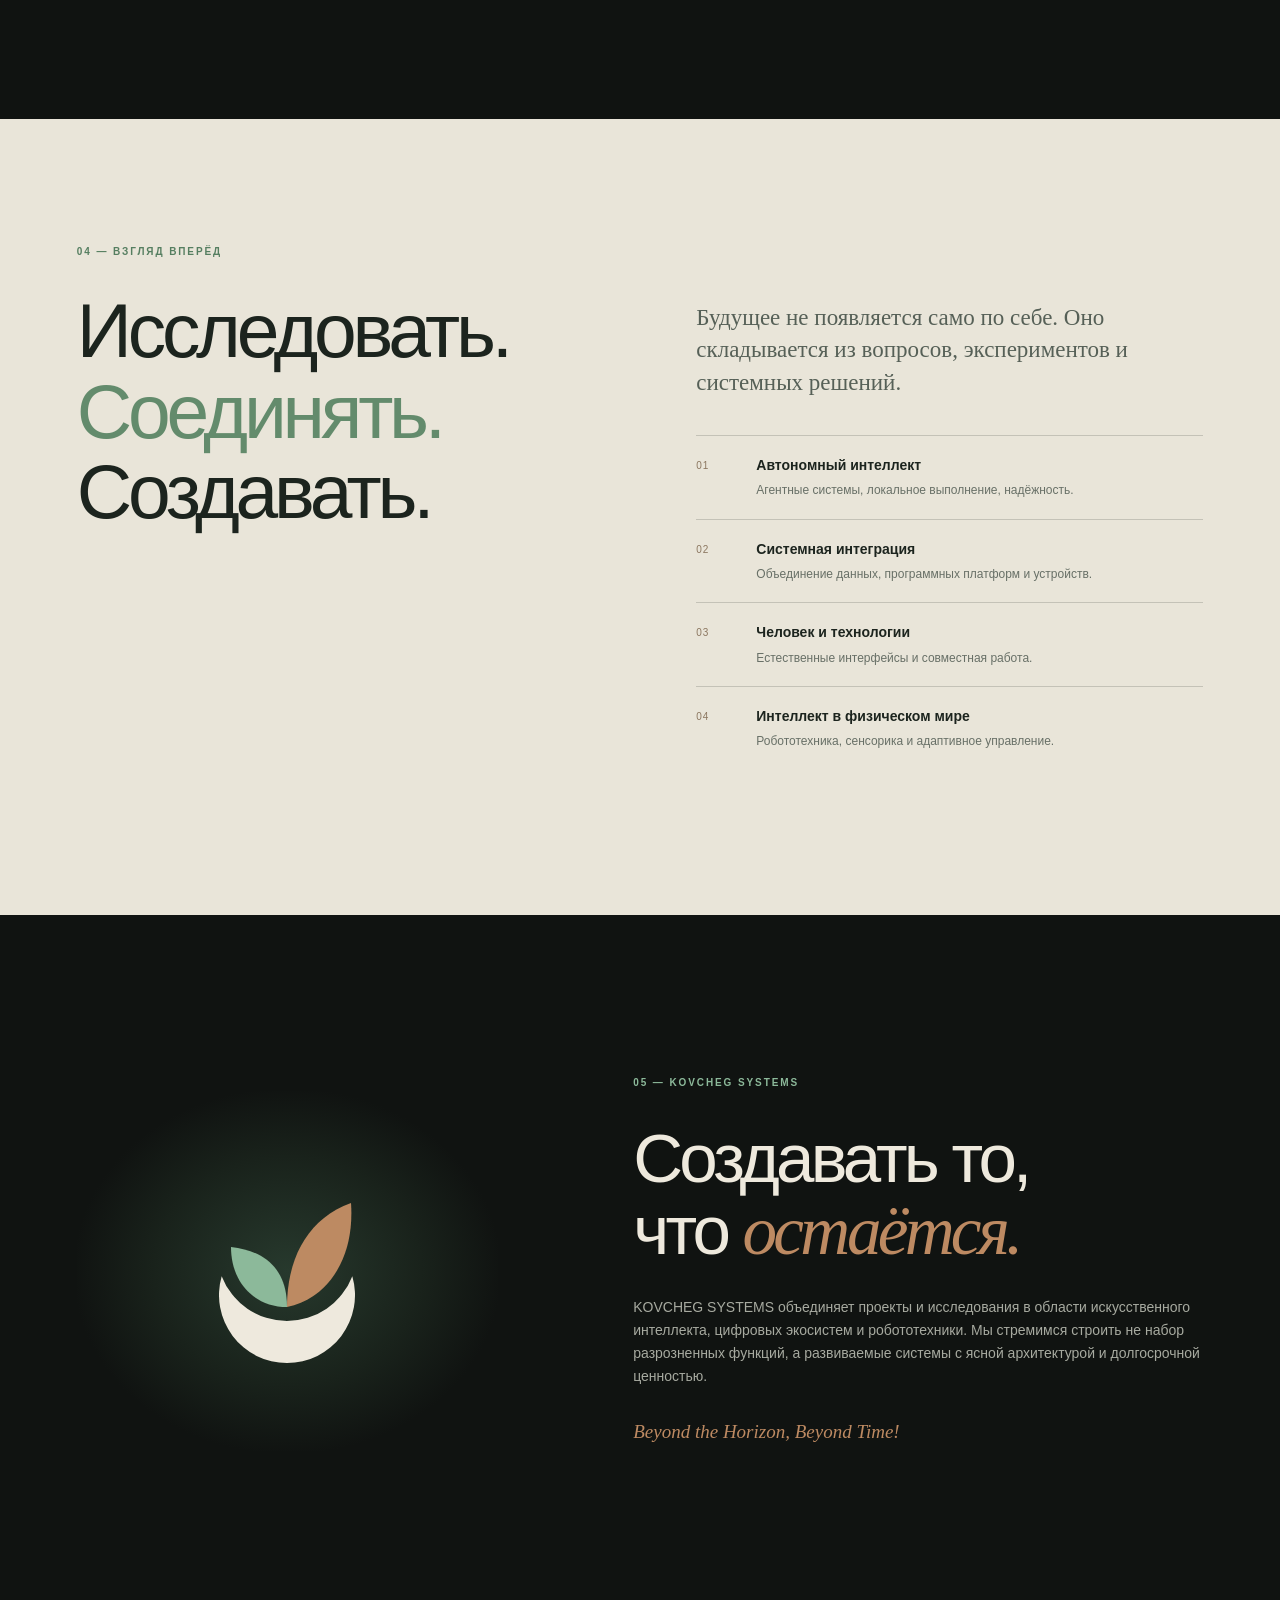
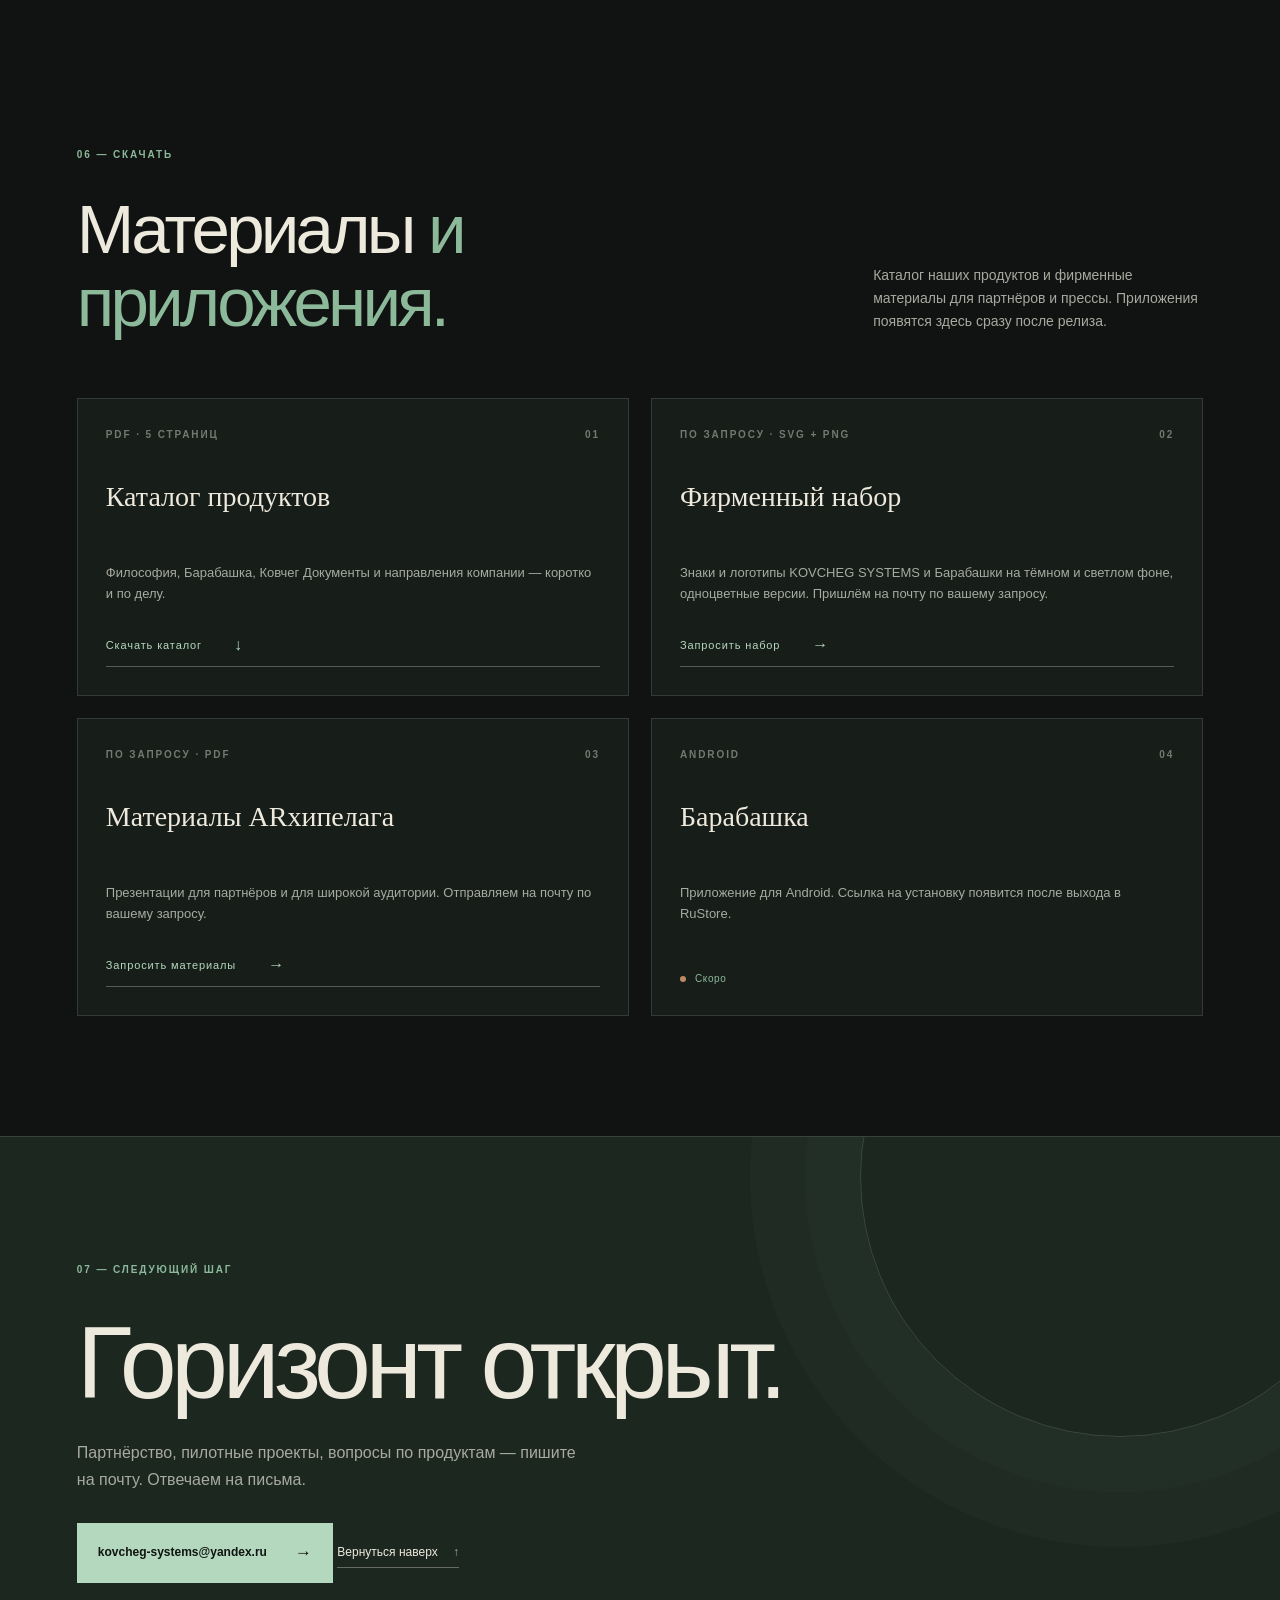
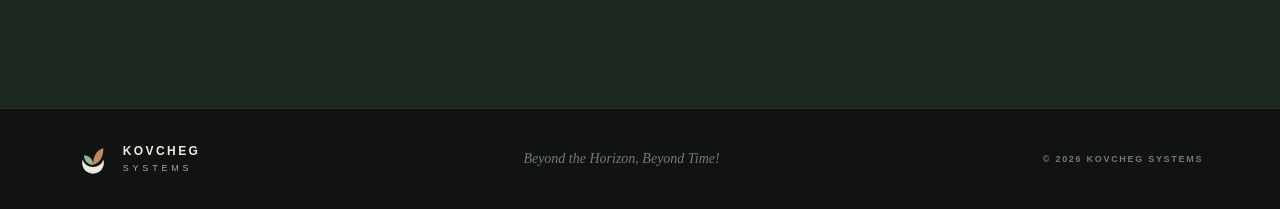
==== commit cace6a9e: "Сайт: знаки ARхипелаг и Axel-Reels, материалы по запросу на почту - карточка ARхипелага: временный з" ====
--- a/index.html
+++ b/index.html
@@ -61,7 +61,7 @@
           <a class="text-link" href="#projects">Наши проекты <span aria-hidden="true">→</span></a>
         </div>
       </div>
-      <div class="hero-caption" aria-hidden="true"><span>01 / 03</span><span>BEYOND THE HORIZON</span></div>
+      <div class="hero-caption" aria-hidden="true"><span>BEYOND THE HORIZON</span></div>
       <div class="hero-scroll" aria-hidden="true"><span></span> ЛИСТАЙТЕ ВНИЗ</div>
     </section>
 
@@ -152,28 +152,40 @@
         </article>
 
         <article class="project-card reveal">
-          <a class="project-image" href="assets/images/projects/900.jpg" target="_blank" rel="noreferrer" aria-label="Открыть изображение проекта ARхипелаг">
-            <img src="assets/images/projects/900.jpg" alt="Сцена дополненной реальности в горном маршруте проекта ARхипелаг" loading="lazy">
-            <span class="image-open" aria-hidden="true">↗</span>
-          </a>
+          <div class="project-image project-emblem" role="img" aria-label="Знак проекта ARхипелаг">
+            <img src="assets/brand/logo/arhipelag-mark.svg" alt="" loading="lazy">
+          </div>
           <div class="project-info">
             <div class="project-meta"><span>DIGITAL EXPERIENCE</span><span>02</span></div>
             <h3>ARхипелаг</h3>
             <p>Исследование цифрового пространства и новых способов взаимодействия с виртуальными мирами.</p>
             <span class="status-label"><i></i> Проектный материал</span>
-          </div>
-        </article>
-
-        <article class="project-card project-wide reveal">
-          <div class="project-info">
-            <div class="project-meta"><span>DOCUMENT INTELLIGENCE</span><span>03</span></div>
+            <p class="project-links"><a class="text-link" href="assets/images/projects/900.jpg" target="_blank" rel="noreferrer">Изображение ↗</a> <a class="text-link" href="assets/images/projects/ComfyUI_00023_.webm" target="_blank" rel="noreferrer">Анимация ↗</a></p>
+          </div>
+        </article>
+
+        <article class="project-card reveal">
+          <div class="project-image project-emblem" role="img" aria-label="Знак проекта Axel-Reels">
+            <img src="assets/brand/logo/axel-reels-mark.svg" alt="" loading="lazy">
+          </div>
+          <div class="project-info">
+            <div class="project-meta"><span>VIDEO · ANDROID</span><span>03</span></div>
+            <h3>Axel-Reels</h3>
+            <p>Приложение для Android: обработка видео с помощью ИИ на собственном сервере. Сервер готов, приложение в разработке.</p>
+            <span class="status-label"><i></i> В разработке · Android</span>
+          </div>
+        </article>
+
+        <article class="project-card reveal">
+          <div class="project-info">
+            <div class="project-meta"><span>DOCUMENT INTELLIGENCE</span><span>04</span></div>
             <h3>Ковчег Документы</h3>
             <p>Составление, правка и перевод документов с ИИ, сравнение версий — для самозанятых и малого бизнеса. Строится на том же движке, что и Барабашка.</p>
             <span class="status-label"><i></i> Планируется</span>
           </div>
         </article>
       </div>
-      <p class="projects-footnote">Статусы и описания уточняются по мере развития проектов. Изображение ARхипелага — визуальный материал проекта, а не элемент фирменного знака.</p>
+      <p class="projects-footnote">Статусы и описания уточняются по мере развития проектов. Знаки проектов временные, финальные появятся позже.</p>
     </section>
 
     <section class="research" id="research" aria-labelledby="research-title">
@@ -227,8 +239,14 @@
           <p>Знаки и логотипы KOVCHEG SYSTEMS и Барабашки на тёмном и светлом фоне, одноцветные версии. Пришлём на почту по вашему запросу.</p>
           <span class="arrow-link">Запросить набор <span aria-hidden="true">→</span></span>
         </a>
+        <a class="download-card reveal" href="mailto:kovcheg-systems@yandex.ru?subject=%D0%9C%D0%B0%D1%82%D0%B5%D1%80%D0%B8%D0%B0%D0%BB%D1%8B%20AR%D1%85%D0%B8%D0%BF%D0%B5%D0%BB%D0%B0%D0%B3">
+          <span class="project-meta"><span>ПО ЗАПРОСУ · PDF</span><span>03</span></span>
+          <h3>Материалы ARхипелага</h3>
+          <p>Презентации для партнёров и для широкой аудитории. Отправляем на почту по вашему запросу.</p>
+          <span class="arrow-link">Запросить материалы <span aria-hidden="true">→</span></span>
+        </a>
         <div class="download-card download-soon reveal">
-          <span class="project-meta"><span>ANDROID</span><span>03</span></span>
+          <span class="project-meta"><span>ANDROID</span><span>04</span></span>
           <h3>Барабашка</h3>
           <p>Приложение для Android. Ссылка на установку появится после выхода в RuStore.</p>
           <span class="status-label"><i></i> Скоро</span>
--- a/styles.css
+++ b/styles.css
@@ -199,6 +199,7 @@
 .project-emblem { display: flex; align-items: center; justify-content: center; background: radial-gradient(circle at 50% 45%, #1c2a2f 0%, #101311 70%); }
 .project-image.project-emblem img { width: auto; height: 74%; max-width: 70%; object-fit: contain; }
 .project-emblem:hover img { transform: none; }
+.project-links { display: flex; gap: 18px; margin: 16px 0 0; }
 .project-wide { grid-column: 1 / -1; }
 .project-image img { width: 100%; height: 100%; object-fit: cover; display: block; transition: transform .7s cubic-bezier(.2,.7,.2,1); }
 .project-image:hover img { transform: scale(1.035); }
@@ -235,7 +236,7 @@
 
 /* Downloads */
 .downloads { padding-block: 120px; }
-.download-grid { display: grid; grid-template-columns: repeat(3, 1fr); gap: 22px; }
+.download-grid { display: grid; grid-template-columns: repeat(2, 1fr); gap: 22px; }
 .download-card { display: flex; flex-direction: column; gap: 14px; padding: 28px; background: #171d19; border: 1px solid var(--line); color: inherit; text-decoration: none; min-width: 0; transition: border-color .25s, transform .25s; }
 a.download-card:hover { border-color: var(--emerald); transform: translateY(-3px); }
 .download-card h3 { font-family: var(--serif); font-weight: 400; font-size: 28px; }
